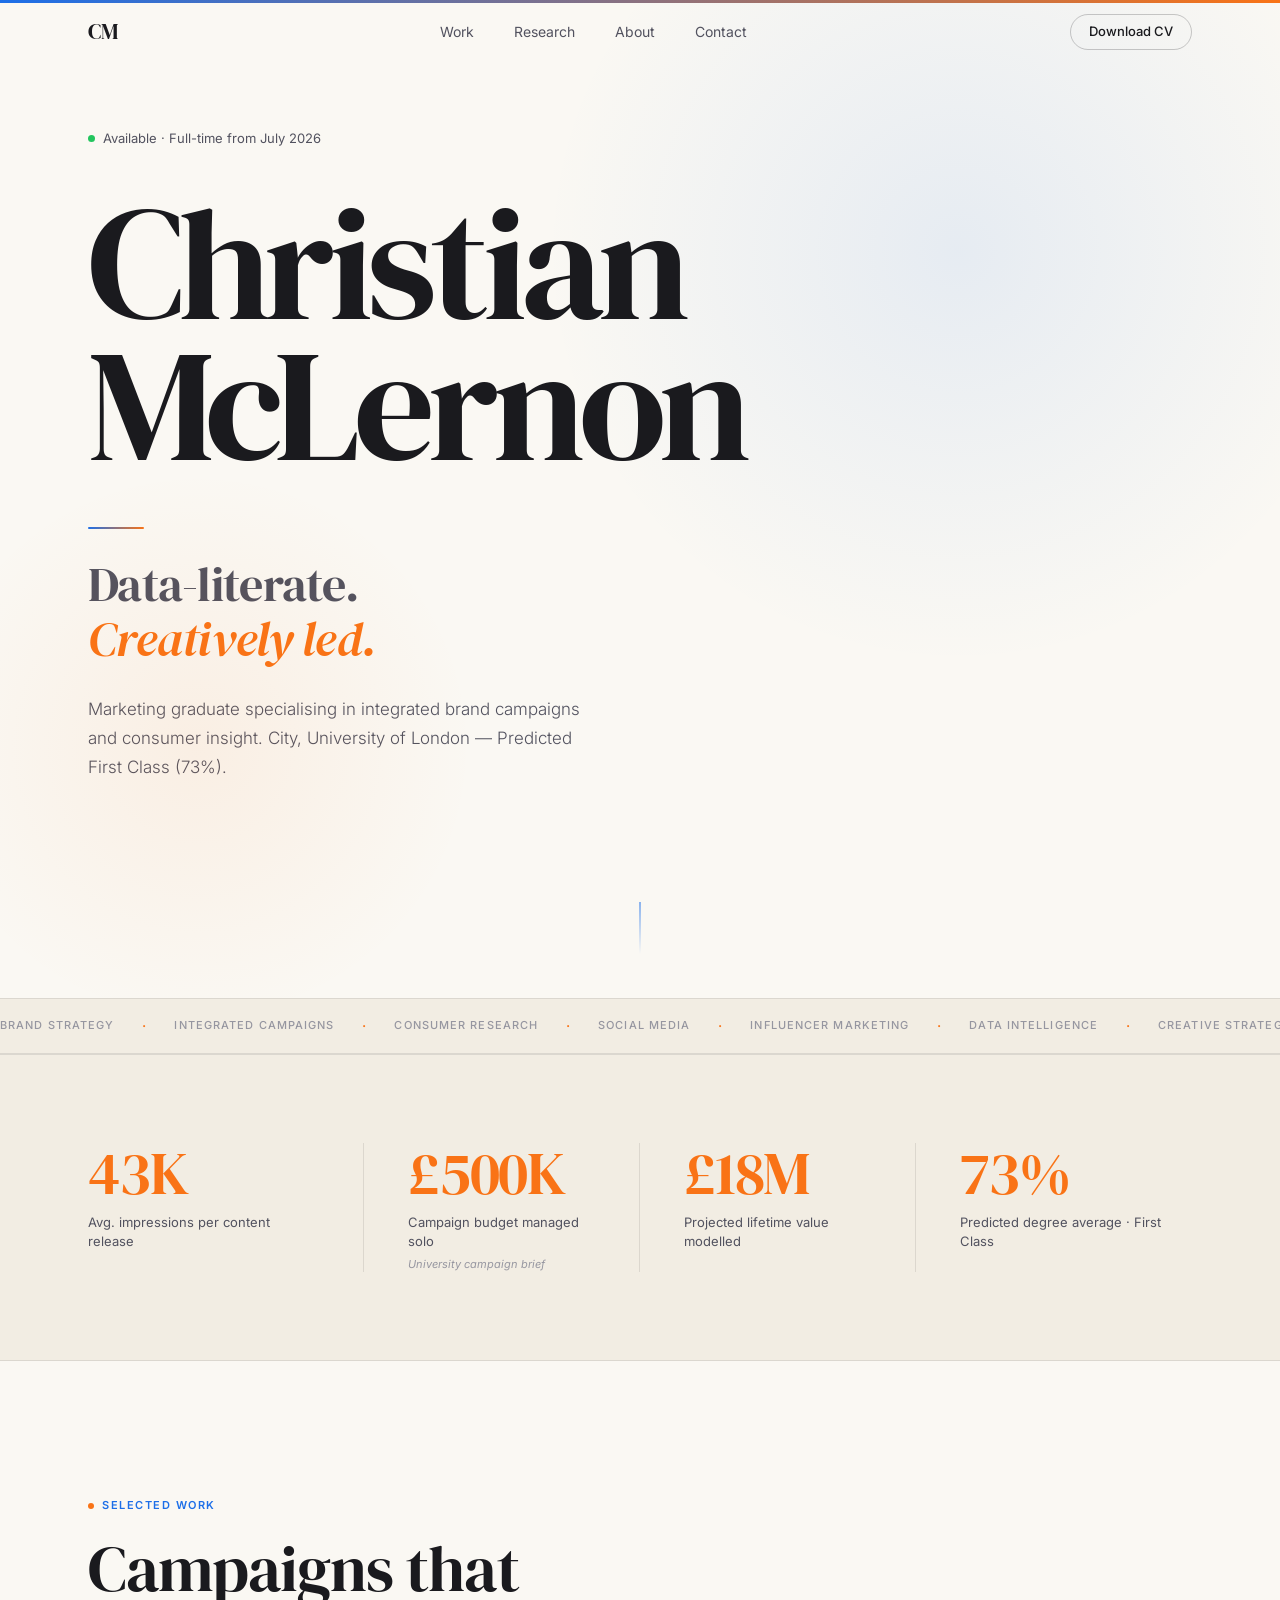
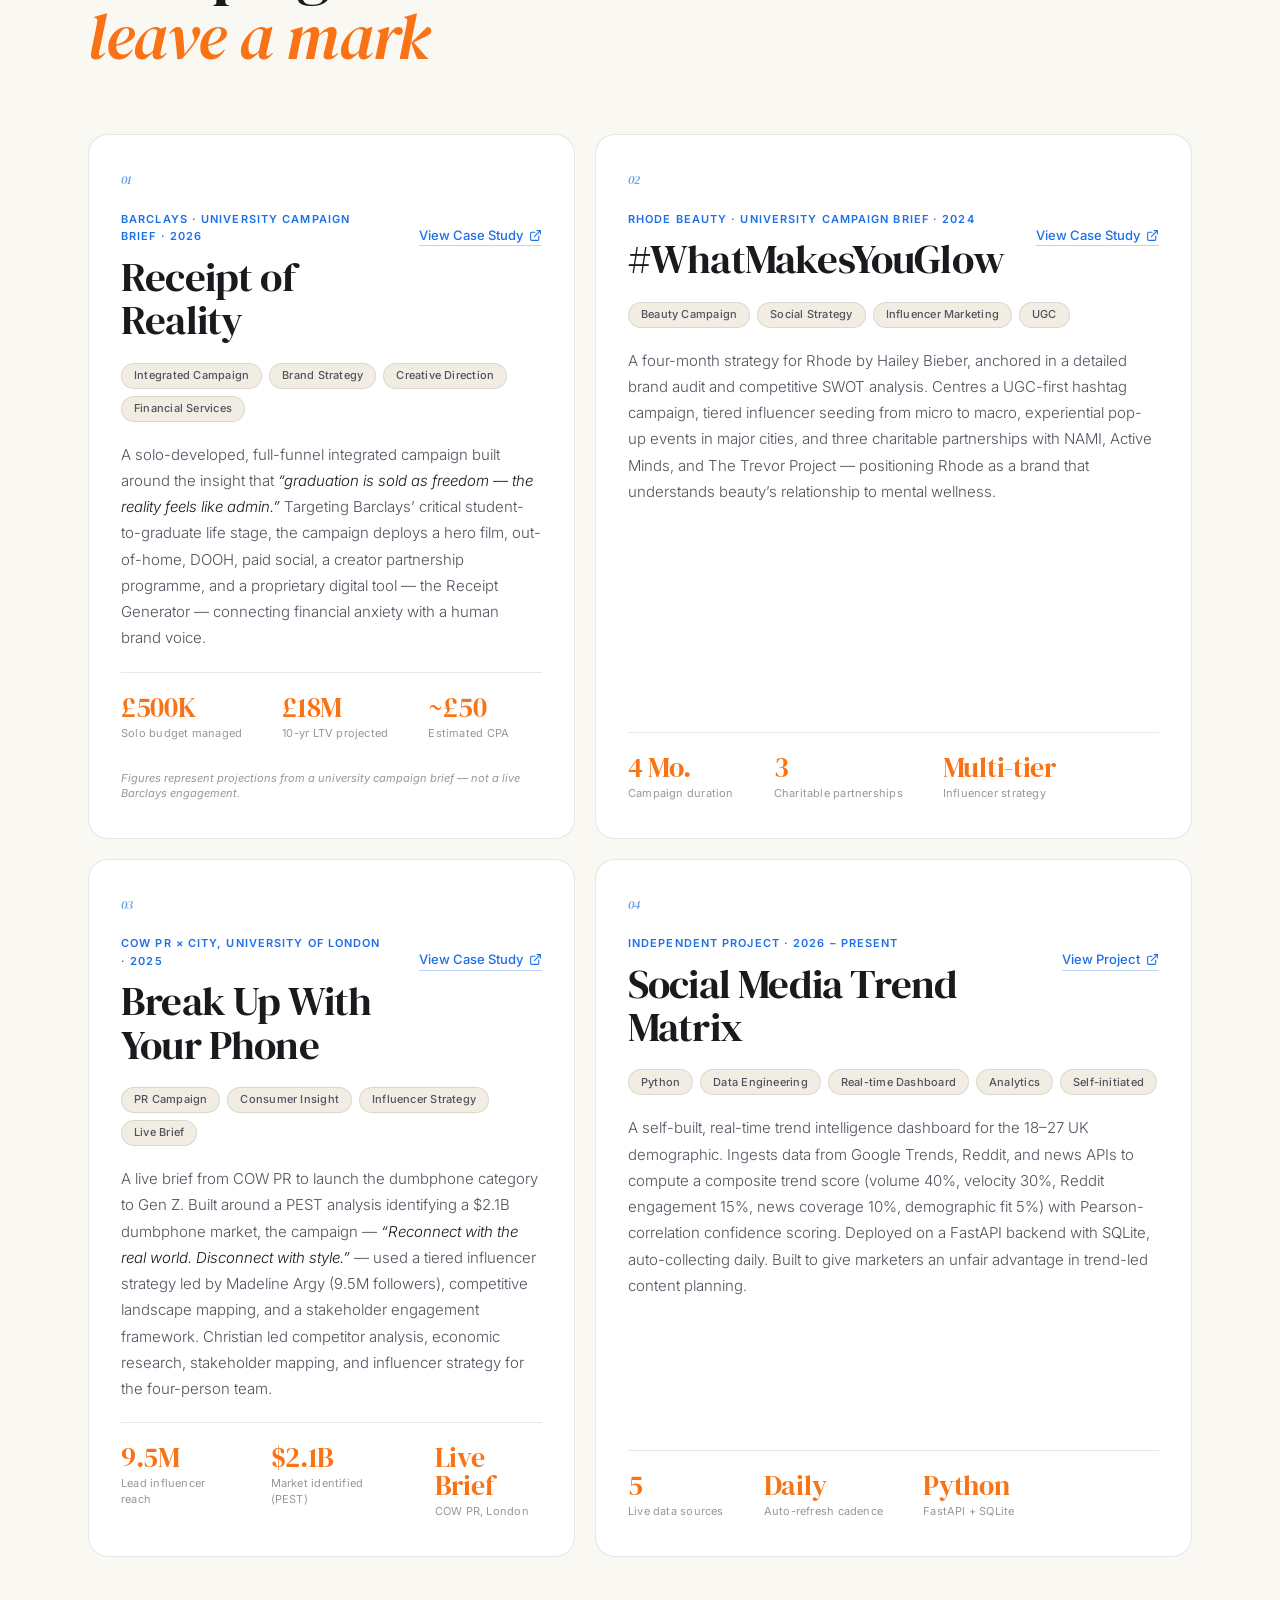
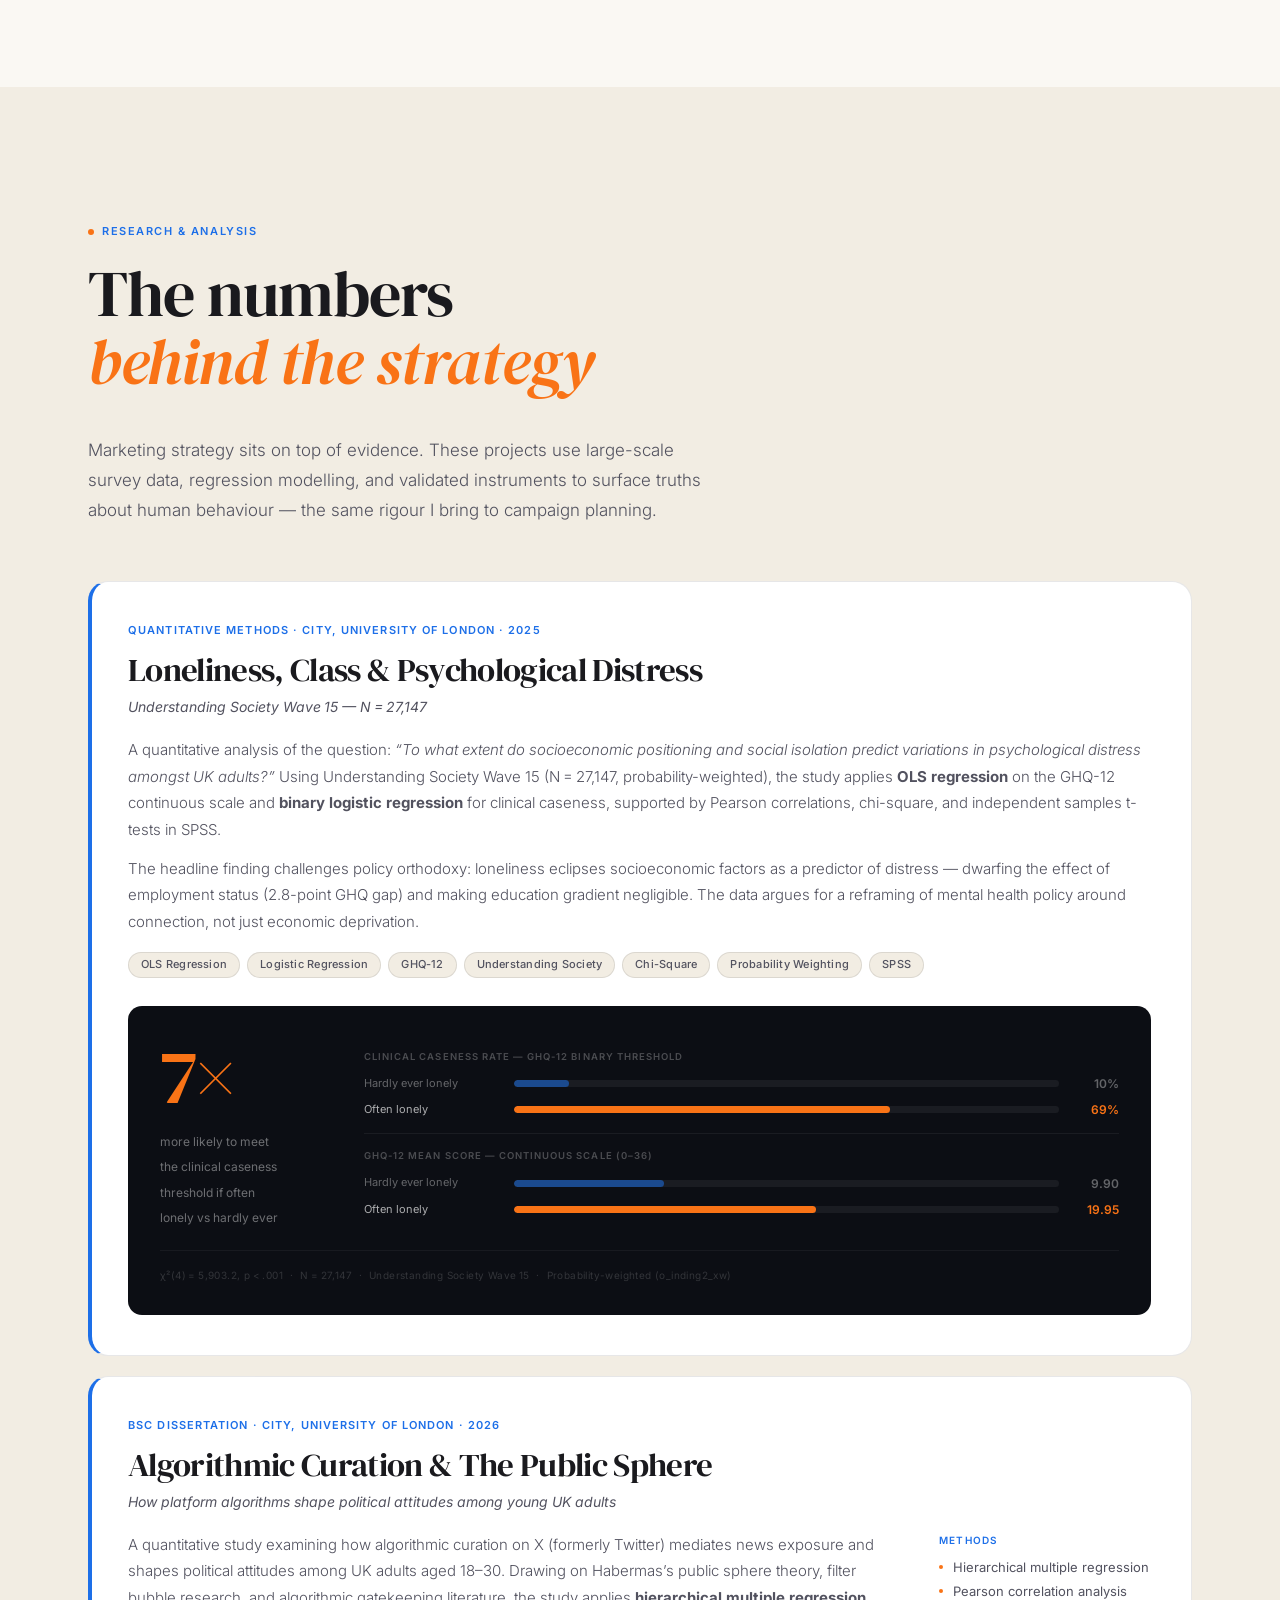
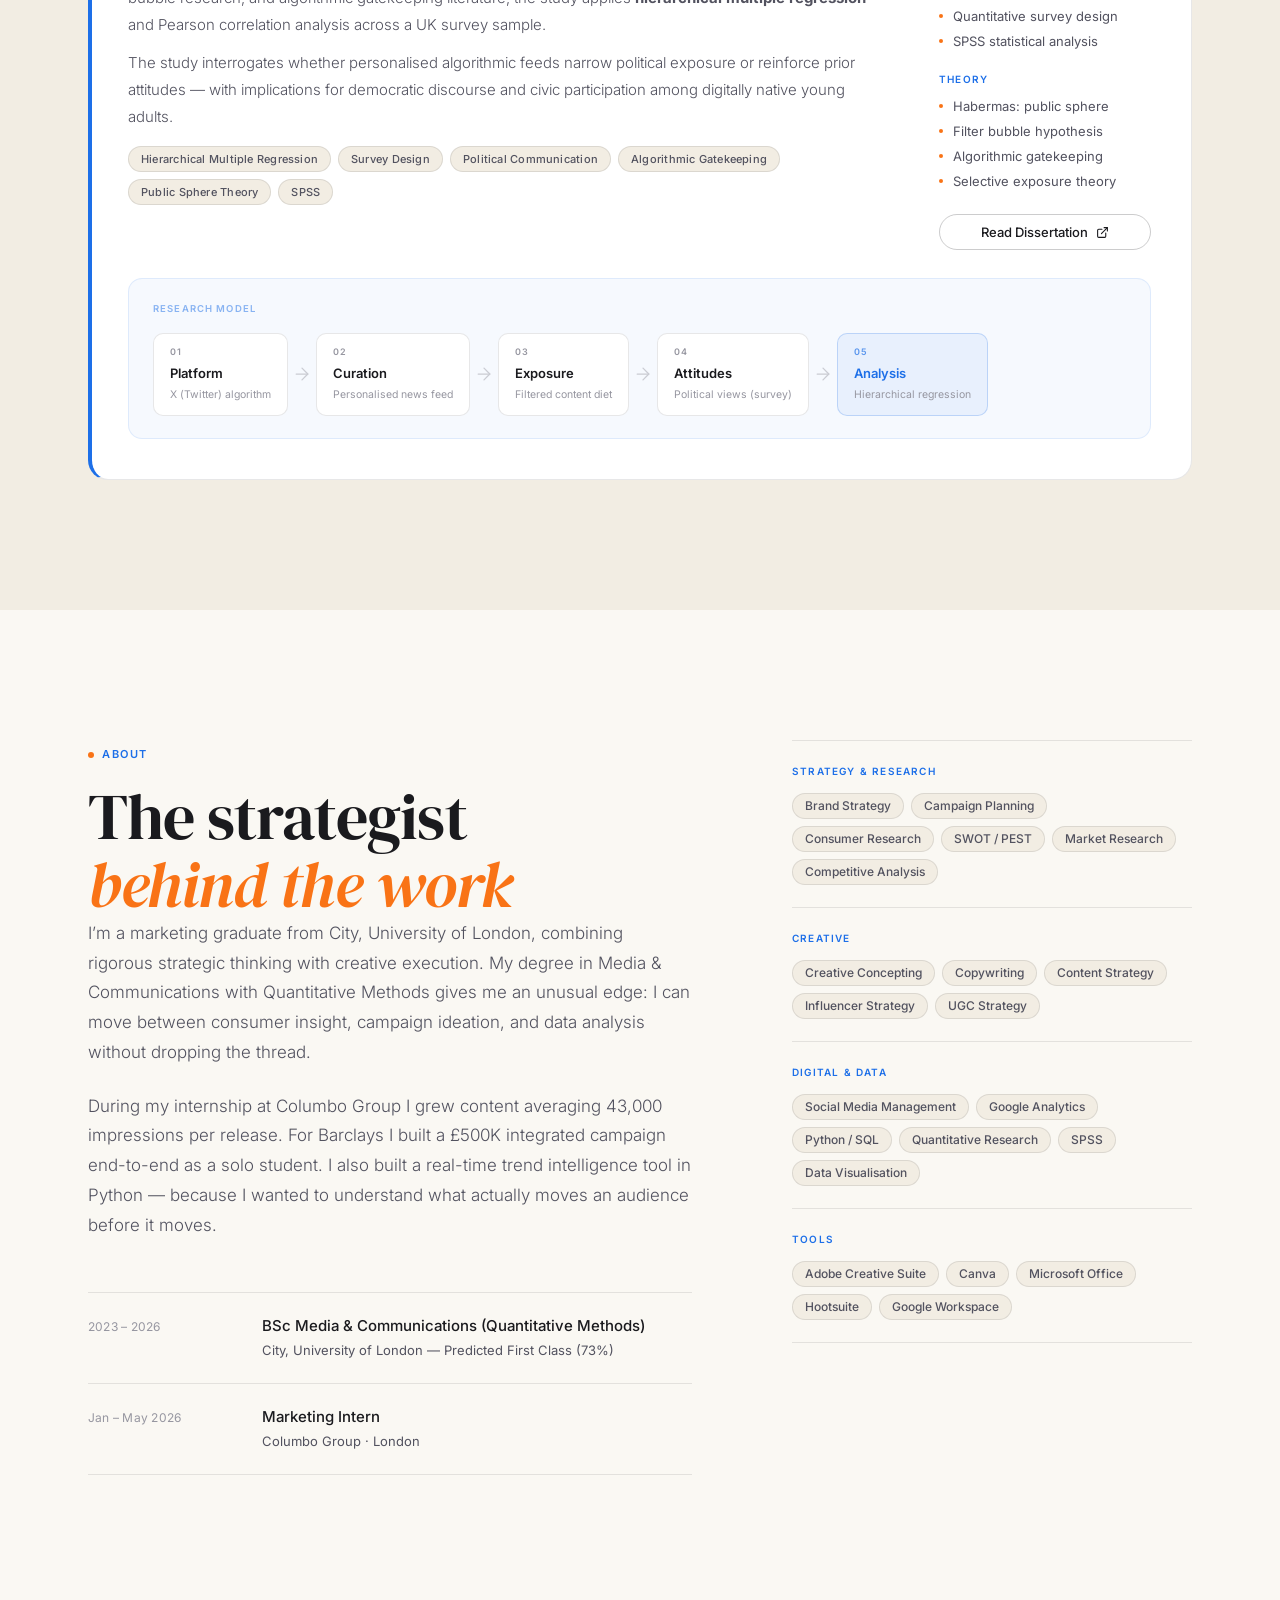
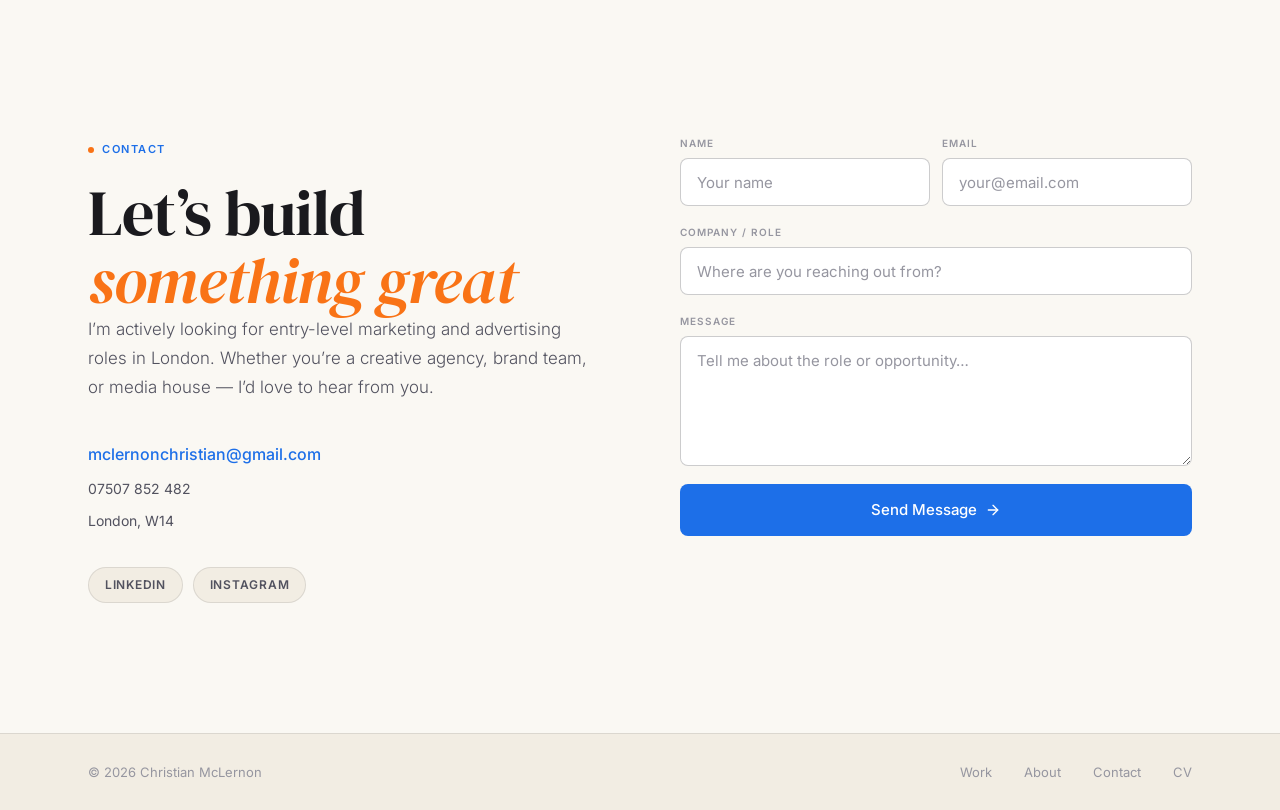
==== index.html @ 2c8db4eb "Add university brief preface below 500K stat in stats band Co-Authored-By: Claude Sonnet 4.6 <norepl" ====
<!DOCTYPE html>
<html lang="en">
<head>
  <meta charset="UTF-8" />
  <meta name="viewport" content="width=device-width, initial-scale=1.0" />
  <title>Christian McLernon — Marketing Graduate</title>
  <meta name="description" content="Marketing graduate specialising in brand strategy, integrated campaigns, and consumer insight. City, University of London — Predicted First Class. Available July 2026." />
  <meta property="og:title" content="Christian McLernon — Marketing Graduate" />
  <meta property="og:description" content="Data-literate. Creatively led. Marketing graduate from City, University of London." />
  <meta property="og:type" content="website" />
  <link rel="preconnect" href="https://fonts.googleapis.com" />
  <link rel="preconnect" href="https://fonts.gstatic.com" crossorigin />
  <link href="https://fonts.googleapis.com/css2?family=DM+Serif+Display:ital@0;1&family=Inter:wght@300;400;500;600&display=swap" rel="stylesheet" />
  <link rel="stylesheet" href="css/styles.css" />
</head>
<body>

  <!-- Navigation -->
  <nav class="nav" id="nav">
    <div class="nav-inner container">
      <a href="/" class="nav-logo">CM</a>
      <ul class="nav-links">
        <li><a href="#work" class="nav-link">Work</a></li>
        <li><a href="#research" class="nav-link">Research</a></li>
        <li><a href="#about" class="nav-link">About</a></li>
        <li><a href="#contact" class="nav-link">Contact</a></li>
      </ul>
      <a href="assets/Christian_McLernon_CV_Hybrid.pdf" target="_blank" rel="noopener" class="nav-cv btn btn-ghost btn-sm">Download CV</a>
      <button class="nav-menu-btn" id="menuBtn" aria-label="Toggle menu" aria-expanded="false">
        <span></span><span></span>
      </button>
    </div>
  </nav>

  <!-- Mobile Menu -->
  <div class="mobile-menu" id="mobileMenu" aria-hidden="true">
    <ul class="mobile-nav-links">
      <li><a href="#work" class="mobile-nav-link">Work</a></li>
      <li><a href="#research" class="mobile-nav-link">Research</a></li>
      <li><a href="#about" class="mobile-nav-link">About</a></li>
      <li><a href="#contact" class="mobile-nav-link">Contact</a></li>
      <li><a href="assets/Christian_McLernon_CV_Hybrid.pdf" target="_blank" rel="noopener" class="mobile-nav-link">CV</a></li>
    </ul>
  </div>

  <!-- Hero -->
  <section class="hero" id="hero">
    <div class="hero-inner container">

      <div class="hero-eyebrow reveal">
        <span class="status-dot"></span>
        Available &middot; Full-time from July 2026
      </div>

      <h1 class="hero-name reveal">
        Christian<br />McLernon
      </h1>

      <div class="hero-rule reveal"></div>

      <p class="hero-tagline reveal">
        Data-literate.<br /><em>Creatively led.</em>
      </p>

      <p class="hero-desc reveal">
        Marketing graduate specialising in integrated brand campaigns and consumer insight.
        City, University of London &mdash; Predicted First Class (73%).
      </p>

      <div class="hero-ctas reveal">
        <a href="#work" class="btn btn-primary">View My Work</a>
        <a href="assets/Christian_McLernon_CV_Hybrid.pdf" target="_blank" rel="noopener" class="btn btn-ghost">
          Download CV
          <svg width="14" height="14" viewBox="0 0 24 24" fill="none" stroke="currentColor" stroke-width="2" stroke-linecap="round" stroke-linejoin="round" aria-hidden="true"><path d="M21 15v4a2 2 0 0 1-2 2H5a2 2 0 0 1-2-2v-4"/><polyline points="7 10 12 15 17 10"/><line x1="12" y1="15" x2="12" y2="3"/></svg>
        </a>
      </div>

    </div>
    <div class="hero-scroll-indicator" aria-hidden="true">
      <div class="scroll-line"></div>
    </div>
  </section>

  <!-- Marquee -->
  <div class="marquee-wrapper" aria-hidden="true">
    <div class="marquee-track">
      <span>Brand Strategy</span><span class="sep">&middot;</span>
      <span>Integrated Campaigns</span><span class="sep">&middot;</span>
      <span>Consumer Research</span><span class="sep">&middot;</span>
      <span>Social Media</span><span class="sep">&middot;</span>
      <span>Influencer Marketing</span><span class="sep">&middot;</span>
      <span>Data Intelligence</span><span class="sep">&middot;</span>
      <span>Creative Strategy</span><span class="sep">&middot;</span>
      <span>Campaign Planning</span><span class="sep">&middot;</span>
      <span>Brand Positioning</span><span class="sep">&middot;</span>
      <span>Quantitative Analysis</span><span class="sep">&middot;</span>
      <span>Brand Strategy</span><span class="sep">&middot;</span>
      <span>Integrated Campaigns</span><span class="sep">&middot;</span>
      <span>Consumer Research</span><span class="sep">&middot;</span>
      <span>Social Media</span><span class="sep">&middot;</span>
      <span>Influencer Marketing</span><span class="sep">&middot;</span>
      <span>Data Intelligence</span><span class="sep">&middot;</span>
      <span>Creative Strategy</span><span class="sep">&middot;</span>
      <span>Campaign Planning</span><span class="sep">&middot;</span>
      <span>Brand Positioning</span><span class="sep">&middot;</span>
      <span>Quantitative Analysis</span><span class="sep">&middot;</span>
    </div>
  </div>

  <!-- Stats Band -->
  <div class="stats-band" id="stats">
    <div class="container">
      <div class="stats-grid">

        <div class="stat reveal">
          <div class="stat-number" data-count="43" data-suffix="K">43K</div>
          <div class="stat-label">Avg. impressions per content release</div>
        </div>

        <div class="stat reveal">
          <div class="stat-number" data-prefix="&pound;" data-count="500" data-suffix="K">&pound;500K</div>
          <div class="stat-label">Campaign budget managed solo</div>
          <div class="stat-preface">University campaign brief</div>
        </div>

        <div class="stat reveal">
          <div class="stat-number" data-prefix="&pound;" data-count="18" data-suffix="M">&pound;18M</div>
          <div class="stat-label">Projected lifetime value modelled</div>
        </div>

        <div class="stat reveal">
          <div class="stat-number" data-count="73" data-suffix="%">73%</div>
          <div class="stat-label">Predicted degree average &middot; First Class</div>
        </div>

      </div>
    </div>
  </div>

  <!-- Work -->
  <section class="work section" id="work">
    <div class="container">

      <div class="section-header">
        <span class="section-label reveal">Selected Work</span>
        <h2 class="section-title reveal">Campaigns that<br /><em>leave a mark</em></h2>
      </div>

      <div class="work-list">

        <!-- 01 — Receipt of Reality -->
        <article class="project reveal">
          <div class="project-num">01</div>
          <div class="project-body">
            <div class="project-header">
              <div>
                <div class="project-client">Barclays &middot; University Campaign Brief &middot; 2026</div>
                <h3 class="project-title">Receipt of Reality</h3>
              </div>
              <a href="work/receipt-of-reality.html" class="project-cta">
                View Case Study
                <svg width="13" height="13" viewBox="0 0 24 24" fill="none" stroke="currentColor" stroke-width="2" stroke-linecap="round" stroke-linejoin="round" aria-hidden="true"><path d="M18 13v6a2 2 0 0 1-2 2H5a2 2 0 0 1-2-2V8a2 2 0 0 1 2-2h6"/><polyline points="15 3 21 3 21 9"/><line x1="10" y1="14" x2="21" y2="3"/></svg>
              </a>
            </div>
            <div class="project-tags">
              <span class="tag">Integrated Campaign</span>
              <span class="tag">Brand Strategy</span>
              <span class="tag">Creative Direction</span>
              <span class="tag">Financial Services</span>
            </div>
            <p class="project-desc">
              A solo-developed, full-funnel integrated campaign built around the insight that
              <em>&ldquo;graduation is sold as freedom &mdash; the reality feels like admin.&rdquo;</em>
              Targeting Barclays&rsquo; critical student-to-graduate life stage, the campaign deploys a hero film,
              out-of-home, DOOH, paid social, a creator partnership programme, and a proprietary
              digital tool &mdash; the Receipt Generator &mdash; connecting financial anxiety with a human brand voice.
            </p>
            <div class="project-metrics">
              <div class="metric">
                <span class="metric-value">&pound;500K</span>
                <span class="metric-label">Solo budget managed</span>
              </div>
              <div class="metric">
                <span class="metric-value">&pound;18M</span>
                <span class="metric-label">10-yr LTV projected</span>
              </div>
              <div class="metric">
                <span class="metric-value">~&pound;50</span>
                <span class="metric-label">Estimated CPA</span>
              </div>
            </div>
            <p class="project-metrics-preface">Figures represent projections from a university campaign brief &mdash; not a live Barclays engagement.</p>
          </div>
        </article>

        <!-- 02 — #WhatMakesYouGlow -->
        <article class="project reveal">
          <div class="project-num">02</div>
          <div class="project-body">
            <div class="project-header">
              <div>
                <div class="project-client">Rhode Beauty &middot; University Campaign Brief &middot; 2024</div>
                <h3 class="project-title">#WhatMakesYouGlow</h3>
              </div>
              <a href="work/what-makes-you-glow.html" class="project-cta">
                View Case Study
                <svg width="13" height="13" viewBox="0 0 24 24" fill="none" stroke="currentColor" stroke-width="2" stroke-linecap="round" stroke-linejoin="round" aria-hidden="true"><path d="M18 13v6a2 2 0 0 1-2 2H5a2 2 0 0 1-2-2V8a2 2 0 0 1 2-2h6"/><polyline points="15 3 21 3 21 9"/><line x1="10" y1="14" x2="21" y2="3"/></svg>
              </a>
            </div>
            <div class="project-tags">
              <span class="tag">Beauty Campaign</span>
              <span class="tag">Social Strategy</span>
              <span class="tag">Influencer Marketing</span>
              <span class="tag">UGC</span>
            </div>
            <p class="project-desc">
              A four-month strategy for Rhode by Hailey Bieber, anchored in a detailed brand audit and competitive
              SWOT analysis. Centres a UGC-first hashtag campaign, tiered influencer seeding from micro to macro,
              experiential pop-up events in major cities, and three charitable partnerships with NAMI, Active Minds,
              and The Trevor Project &mdash; positioning Rhode as a brand that understands beauty&rsquo;s relationship to mental wellness.
            </p>
            <div class="project-metrics">
              <div class="metric">
                <span class="metric-value">4 Mo.</span>
                <span class="metric-label">Campaign duration</span>
              </div>
              <div class="metric">
                <span class="metric-value">3</span>
                <span class="metric-label">Charitable partnerships</span>
              </div>
              <div class="metric">
                <span class="metric-value">Multi-tier</span>
                <span class="metric-label">Influencer strategy</span>
              </div>
            </div>
          </div>
        </article>

        <!-- 03 — Break Up With Your Phone -->
        <article class="project reveal">
          <div class="project-num">03</div>
          <div class="project-body">
            <div class="project-header">
              <div>
                <div class="project-client">COW PR &times; City, University of London &middot; 2025</div>
                <h3 class="project-title">Break Up With Your Phone</h3>
              </div>
              <a href="work/break-up-with-your-phone.html" class="project-cta">
                View Case Study
                <svg width="13" height="13" viewBox="0 0 24 24" fill="none" stroke="currentColor" stroke-width="2" stroke-linecap="round" stroke-linejoin="round" aria-hidden="true"><path d="M18 13v6a2 2 0 0 1-2 2H5a2 2 0 0 1-2-2V8a2 2 0 0 1 2-2h6"/><polyline points="15 3 21 3 21 9"/><line x1="10" y1="14" x2="21" y2="3"/></svg>
              </a>
            </div>
            <div class="project-tags">
              <span class="tag">PR Campaign</span>
              <span class="tag">Consumer Insight</span>
              <span class="tag">Influencer Strategy</span>
              <span class="tag">Live Brief</span>
            </div>
            <p class="project-desc">
              A live brief from COW PR to launch the dumbphone category to Gen Z.
              Built around a PEST analysis identifying a $2.1B dumbphone market, the campaign &mdash;
              <em>&ldquo;Reconnect with the real world. Disconnect with style.&rdquo;</em> &mdash; used a tiered influencer
              strategy led by Madeline Argy (9.5M followers), competitive landscape mapping, and a
              stakeholder engagement framework. Christian led competitor analysis, economic research,
              stakeholder mapping, and influencer strategy for the four-person team.
            </p>
            <div class="project-metrics">
              <div class="metric">
                <span class="metric-value">9.5M</span>
                <span class="metric-label">Lead influencer reach</span>
              </div>
              <div class="metric">
                <span class="metric-value">$2.1B</span>
                <span class="metric-label">Market identified (PEST)</span>
              </div>
              <div class="metric">
                <span class="metric-value">Live Brief</span>
                <span class="metric-label">COW PR, London</span>
              </div>
            </div>
          </div>
        </article>

        <!-- 04 — Trend Matrix -->
        <article class="project reveal">
          <div class="project-num">04</div>
          <div class="project-body">
            <div class="project-header">
              <div>
                <div class="project-client">Independent Project &middot; 2026 &ndash; Present</div>
                <h3 class="project-title">Social Media Trend Matrix</h3>
              </div>
              <a href="work/trend-matrix.html" class="project-cta">
                View Project
                <svg width="13" height="13" viewBox="0 0 24 24" fill="none" stroke="currentColor" stroke-width="2" stroke-linecap="round" stroke-linejoin="round" aria-hidden="true"><path d="M18 13v6a2 2 0 0 1-2 2H5a2 2 0 0 1-2-2V8a2 2 0 0 1 2-2h6"/><polyline points="15 3 21 3 21 9"/><line x1="10" y1="14" x2="21" y2="3"/></svg>
              </a>
            </div>
            <div class="project-tags">
              <span class="tag">Python</span>
              <span class="tag">Data Engineering</span>
              <span class="tag">Real-time Dashboard</span>
              <span class="tag">Analytics</span>
              <span class="tag">Self-initiated</span>
            </div>
            <p class="project-desc">
              A self-built, real-time trend intelligence dashboard for the 18&ndash;27 UK demographic.
              Ingests data from Google Trends, Reddit, and news APIs to compute a composite trend score
              (volume 40%, velocity 30%, Reddit engagement 15%, news coverage 10%, demographic fit 5%)
              with Pearson-correlation confidence scoring. Deployed on a FastAPI backend with SQLite,
              auto-collecting daily. Built to give marketers an unfair advantage in trend-led content planning.
            </p>
            <div class="project-metrics">
              <div class="metric">
                <span class="metric-value">5</span>
                <span class="metric-label">Live data sources</span>
              </div>
              <div class="metric">
                <span class="metric-value">Daily</span>
                <span class="metric-label">Auto-refresh cadence</span>
              </div>
              <div class="metric">
                <span class="metric-value">Python</span>
                <span class="metric-label">FastAPI + SQLite</span>
              </div>
            </div>
          </div>
        </article>

      </div>
    </div>
  </section>

  <!-- Research & Analysis -->
  <section class="research section" id="research">
    <div class="container">

      <div class="section-header">
        <span class="section-label reveal">Research &amp; Analysis</span>
        <h2 class="section-title reveal">The numbers<br /><em>behind the strategy</em></h2>
      </div>

      <p class="research-intro reveal">
        Marketing strategy sits on top of evidence. These projects use large-scale survey data,
        regression modelling, and validated instruments to surface truths about human behaviour
        &mdash; the same rigour I bring to campaign planning.
      </p>

      <div class="research-list">

        <!-- SG3093 — leads because the data viz is most striking -->
        <article class="research-card reveal">
          <div class="research-card-type">Quantitative Methods &middot; City, University of London &middot; 2025</div>
          <h3 class="research-card-title">Loneliness, Class &amp; Psychological Distress</h3>
          <p class="research-card-sub">Understanding Society Wave&thinsp;15 &mdash; N&thinsp;=&thinsp;27,147</p>

          <p class="research-card-desc" style="margin-top: 20px;">
            A quantitative analysis of the question: <em>&ldquo;To what extent do socioeconomic positioning and social
            isolation predict variations in psychological distress amongst UK adults?&rdquo;</em>
            Using Understanding Society Wave&nbsp;15 (N&thinsp;=&thinsp;27,147, probability-weighted), the study applies
            <strong>OLS regression</strong> on the GHQ-12 continuous scale and <strong>binary logistic regression</strong>
            for clinical caseness, supported by Pearson correlations, chi-square, and independent samples t-tests in SPSS.
          </p>
          <p class="research-card-desc" style="margin-top: 12px;">
            The headline finding challenges policy orthodoxy: loneliness eclipses socioeconomic factors as a predictor
            of distress &mdash; dwarfing the effect of employment status (2.8-point GHQ gap) and making education
            gradient negligible. The data argues for a reframing of mental health policy around connection, not just
            economic deprivation.
          </p>

          <div class="project-tags" style="margin-top: 16px; margin-bottom: 28px;">
            <span class="tag">OLS Regression</span>
            <span class="tag">Logistic Regression</span>
            <span class="tag">GHQ-12</span>
            <span class="tag">Understanding Society</span>
            <span class="tag">Chi-Square</span>
            <span class="tag">Probability Weighting</span>
            <span class="tag">SPSS</span>
          </div>

          <!-- Animated data panel -->
          <div class="rc-data" data-bar-panel>
            <div class="rc-data-inner">
              <div class="rc-hero">
                <span class="rc-hero-num">7&times;</span>
                <span class="rc-hero-caption">more likely to meet<br />the clinical caseness<br />threshold if often<br />lonely vs hardly ever</span>
              </div>
              <div class="rc-charts">
                <div class="rc-chart-group">
                  <div class="rc-chart-title">Clinical caseness rate &mdash; GHQ-12 binary threshold</div>
                  <div class="rc-bar-row">
                    <span class="rc-bar-label">Hardly ever lonely</span>
                    <div class="rc-bar-track"><div class="rbar-fill rbar-fill--lo" data-w="10%"></div></div>
                    <span class="rc-bar-val">10%</span>
                  </div>
                  <div class="rc-bar-row">
                    <span class="rc-bar-label rc-bar-label--hi">Often lonely</span>
                    <div class="rc-bar-track"><div class="rbar-fill rbar-fill--hi" data-w="69%"></div></div>
                    <span class="rc-bar-val rc-bar-val--hi">69%</span>
                  </div>
                </div>
                <div class="rc-chart-sep"></div>
                <div class="rc-chart-group">
                  <div class="rc-chart-title">GHQ-12 mean score &mdash; continuous scale (0&ndash;36)</div>
                  <div class="rc-bar-row">
                    <span class="rc-bar-label">Hardly ever lonely</span>
                    <div class="rc-bar-track"><div class="rbar-fill rbar-fill--lo" data-w="27.5%"></div></div>
                    <span class="rc-bar-val">9.90</span>
                  </div>
                  <div class="rc-bar-row">
                    <span class="rc-bar-label rc-bar-label--hi">Often lonely</span>
                    <div class="rc-bar-track"><div class="rbar-fill rbar-fill--hi" data-w="55.4%"></div></div>
                    <span class="rc-bar-val rc-bar-val--hi">19.95</span>
                  </div>
                </div>
              </div>
            </div>
            <div class="rc-data-note">&chi;&sup2;(4)&thinsp;=&thinsp;5,903.2, p&thinsp;&lt;&thinsp;.001 &nbsp;&middot;&nbsp; N&thinsp;=&thinsp;27,147 &nbsp;&middot;&nbsp; Understanding Society Wave&thinsp;15 &nbsp;&middot;&nbsp; Probability-weighted (o_inding2_xw)</div>
          </div>
        </article>

        <!-- Dissertation -->
        <article class="research-card reveal">
          <div class="research-card-type">BSc Dissertation &middot; City, University of London &middot; 2026</div>
          <h3 class="research-card-title">Algorithmic Curation &amp; The Public Sphere</h3>
          <p class="research-card-sub">How platform algorithms shape political attitudes among young UK adults</p>

          <div class="rc-body-grid" style="margin-top: 20px;">
            <div class="rc-body-text">
              <p class="research-card-desc">
                A quantitative study examining how algorithmic curation on X (formerly Twitter) mediates
                news exposure and shapes political attitudes among UK adults aged 18&ndash;30. Drawing on
                Habermas&rsquo;s public sphere theory, filter bubble research, and algorithmic gatekeeping
                literature, the study applies <strong>hierarchical multiple regression</strong> and
                Pearson correlation analysis across a UK survey sample.
              </p>
              <p class="research-card-desc" style="margin-top: 12px;">
                The study interrogates whether personalised algorithmic feeds narrow political exposure
                or reinforce prior attitudes &mdash; with implications for democratic discourse and
                civic participation among digitally native young adults.
              </p>
              <div class="project-tags" style="margin-top: 16px;">
                <span class="tag">Hierarchical Multiple Regression</span>
                <span class="tag">Survey Design</span>
                <span class="tag">Political Communication</span>
                <span class="tag">Algorithmic Gatekeeping</span>
                <span class="tag">Public Sphere Theory</span>
                <span class="tag">SPSS</span>
              </div>
            </div>
            <div class="rc-body-side">
              <div class="rc-method-block">
                <div class="rc-method-heading">Methods</div>
                <ul class="rc-method-list">
                  <li>Hierarchical multiple regression</li>
                  <li>Pearson correlation analysis</li>
                  <li>Quantitative survey design</li>
                  <li>SPSS statistical analysis</li>
                </ul>
              </div>
              <div class="rc-method-block">
                <div class="rc-method-heading">Theory</div>
                <ul class="rc-method-list">
                  <li>Habermas: public sphere</li>
                  <li>Filter bubble hypothesis</li>
                  <li>Algorithmic gatekeeping</li>
                  <li>Selective exposure theory</li>
                </ul>
              </div>
              <a href="assets/Algorithmic_Curation_Dissertation.pdf" target="_blank" rel="noopener" class="btn btn-ghost btn-sm" style="width: 100%; justify-content: center; margin-top: 4px;">
                Read Dissertation
                <svg width="13" height="13" viewBox="0 0 24 24" fill="none" stroke="currentColor" stroke-width="2" stroke-linecap="round" stroke-linejoin="round" aria-hidden="true"><path d="M18 13v6a2 2 0 0 1-2 2H5a2 2 0 0 1-2-2V8a2 2 0 0 1 2-2h6"/><polyline points="15 3 21 3 21 9"/><line x1="10" y1="14" x2="21" y2="3"/></svg>
              </a>
            </div>
          </div>

          <!-- Research model flow diagram -->
          <div class="rc-flow">
            <div class="rc-flow-label">Research Model</div>
            <div class="rc-flow-steps">
              <div class="rc-flow-step">
                <div class="rc-flow-step-num">01</div>
                <div class="rc-flow-step-title">Platform</div>
                <div class="rc-flow-step-sub">X (Twitter) algorithm</div>
              </div>
              <svg class="rc-flow-arr" width="20" height="20" viewBox="0 0 24 24" fill="none" stroke="currentColor" stroke-width="1.5" stroke-linecap="round" stroke-linejoin="round" aria-hidden="true"><line x1="5" y1="12" x2="19" y2="12"/><polyline points="12 5 19 12 12 19"/></svg>
              <div class="rc-flow-step">
                <div class="rc-flow-step-num">02</div>
                <div class="rc-flow-step-title">Curation</div>
                <div class="rc-flow-step-sub">Personalised news feed</div>
              </div>
              <svg class="rc-flow-arr" width="20" height="20" viewBox="0 0 24 24" fill="none" stroke="currentColor" stroke-width="1.5" stroke-linecap="round" stroke-linejoin="round" aria-hidden="true"><line x1="5" y1="12" x2="19" y2="12"/><polyline points="12 5 19 12 12 19"/></svg>
              <div class="rc-flow-step">
                <div class="rc-flow-step-num">03</div>
                <div class="rc-flow-step-title">Exposure</div>
                <div class="rc-flow-step-sub">Filtered content diet</div>
              </div>
              <svg class="rc-flow-arr" width="20" height="20" viewBox="0 0 24 24" fill="none" stroke="currentColor" stroke-width="1.5" stroke-linecap="round" stroke-linejoin="round" aria-hidden="true"><line x1="5" y1="12" x2="19" y2="12"/><polyline points="12 5 19 12 12 19"/></svg>
              <div class="rc-flow-step">
                <div class="rc-flow-step-num">04</div>
                <div class="rc-flow-step-title">Attitudes</div>
                <div class="rc-flow-step-sub">Political views (survey)</div>
              </div>
              <svg class="rc-flow-arr" width="20" height="20" viewBox="0 0 24 24" fill="none" stroke="currentColor" stroke-width="1.5" stroke-linecap="round" stroke-linejoin="round" aria-hidden="true"><line x1="5" y1="12" x2="19" y2="12"/><polyline points="12 5 19 12 12 19"/></svg>
              <div class="rc-flow-step rc-flow-step--method">
                <div class="rc-flow-step-num">05</div>
                <div class="rc-flow-step-title">Analysis</div>
                <div class="rc-flow-step-sub">Hierarchical regression</div>
              </div>
            </div>
          </div>
        </article>

      </div>
    </div>
  </section>

  <!-- About -->
  <section class="about section" id="about">
    <div class="container">
      <div class="about-grid">

        <div class="about-left">
          <span class="section-label reveal">About</span>
          <h2 class="section-title reveal">The strategist<br /><em>behind the work</em></h2>

          <p class="about-text reveal">
            I&rsquo;m a marketing graduate from City, University of London, combining rigorous strategic thinking
            with creative execution. My degree in Media &amp; Communications with Quantitative Methods gives me
            an unusual edge: I can move between consumer insight, campaign ideation, and data analysis without
            dropping the thread.
          </p>
          <p class="about-text reveal">
            During my internship at Columbo Group I grew content averaging 43,000 impressions per release. For Barclays I built
            a &pound;500K integrated campaign end-to-end as a solo student. I also built a real-time trend
            intelligence tool in Python &mdash; because I wanted to understand what actually moves an audience
            before it moves.
          </p>

          <div class="timeline reveal">
            <div class="timeline-item">
              <div class="timeline-date">2023 &ndash; 2026</div>
              <div class="timeline-content">
                <div class="timeline-title">BSc Media &amp; Communications (Quantitative Methods)</div>
                <div class="timeline-org">City, University of London &mdash; Predicted First Class (73%)</div>
              </div>
            </div>
            <div class="timeline-item">
              <div class="timeline-date">Jan &ndash; May 2026</div>
              <div class="timeline-content">
                <div class="timeline-title">Marketing Intern</div>
                <div class="timeline-org">Columbo Group &middot; London</div>
              </div>
            </div>
          </div>
        </div>

        <div class="about-right reveal">
          <div class="skills-block">
            <div class="skills-section">
              <h3 class="skills-heading">Strategy &amp; Research</h3>
              <div class="skills-list">
                <span>Brand Strategy</span>
                <span>Campaign Planning</span>
                <span>Consumer Research</span>
                <span>SWOT / PEST</span>
                <span>Market Research</span>
                <span>Competitive Analysis</span>
              </div>
            </div>
            <div class="skills-section">
              <h3 class="skills-heading">Creative</h3>
              <div class="skills-list">
                <span>Creative Concepting</span>
                <span>Copywriting</span>
                <span>Content Strategy</span>
                <span>Influencer Strategy</span>
                <span>UGC Strategy</span>
              </div>
            </div>
            <div class="skills-section">
              <h3 class="skills-heading">Digital &amp; Data</h3>
              <div class="skills-list">
                <span>Social Media Management</span>
                <span>Google Analytics</span>
                <span>Python / SQL</span>
                <span>Quantitative Research</span>
                <span>SPSS</span>
                <span>Data Visualisation</span>
              </div>
            </div>
            <div class="skills-section">
              <h3 class="skills-heading">Tools</h3>
              <div class="skills-list">
                <span>Adobe Creative Suite</span>
                <span>Canva</span>
                <span>Microsoft Office</span>
                <span>Hootsuite</span>
                <span>Google Workspace</span>
              </div>
            </div>
          </div>
        </div>

      </div>
    </div>
  </section>

  <!-- Contact -->
  <section class="contact section" id="contact">
    <div class="container">
      <div class="contact-grid">

        <div class="contact-left">
          <span class="section-label reveal">Contact</span>
          <h2 class="section-title reveal">Let&rsquo;s build<br /><em>something great</em></h2>
          <p class="contact-text reveal">
            I&rsquo;m actively looking for entry-level marketing and advertising roles in London.
            Whether you&rsquo;re a creative agency, brand team, or media house &mdash; I&rsquo;d love to hear from you.
          </p>
          <div class="contact-details reveal">
            <a href="mailto:mclernonchristian@gmail.com" class="contact-email">mclernonchristian@gmail.com</a>
            <a href="tel:+447507852482" class="contact-phone">07507 852 482</a>
            <span class="contact-location">London, W14</span>
            <div class="contact-socials">
              <a href="#" class="social-link">LinkedIn</a>
              <a href="https://www.instagram.com/christian_mclernon_/" target="_blank" rel="noopener" class="social-link">Instagram</a>
            </div>
          </div>
        </div>

        <form
          class="contact-form reveal"
          id="contactForm"
          action="https://formspree.io/f/mkoalrez"
          method="POST"
          novalidate
        >
          <div class="form-row">
            <div class="form-group">
              <label class="form-label" for="name">Name</label>
              <input type="text" id="name" name="name" class="form-input" placeholder="Your name" required autocomplete="name" />
            </div>
            <div class="form-group">
              <label class="form-label" for="email">Email</label>
              <input type="email" id="email" name="email" class="form-input" placeholder="your@email.com" required autocomplete="email" />
            </div>
          </div>
          <div class="form-group">
            <label class="form-label" for="company">Company / Role</label>
            <input type="text" id="company" name="company" class="form-input" placeholder="Where are you reaching out from?" autocomplete="organization" />
          </div>
          <div class="form-group">
            <label class="form-label" for="message">Message</label>
            <textarea id="message" name="message" class="form-input form-textarea" placeholder="Tell me about the role or opportunity&hellip;" rows="5" required></textarea>
          </div>
          <button type="submit" class="btn btn-primary btn-submit">
            <span class="btn-label">Send Message</span>
            <svg class="btn-icon" width="16" height="16" viewBox="0 0 24 24" fill="none" stroke="currentColor" stroke-width="2" stroke-linecap="round" stroke-linejoin="round" aria-hidden="true"><line x1="5" y1="12" x2="19" y2="12"/><polyline points="12 5 19 12 12 19"/></svg>
          </button>
          <p class="form-status" id="formStatus" aria-live="polite"></p>
        </form>

      </div>
    </div>
  </section>

  <!-- Footer -->
  <footer class="footer">
    <div class="container footer-inner">
      <p class="footer-copy">&copy; <span id="year"></span> Christian McLernon</p>
      <nav class="footer-nav" aria-label="Footer navigation">
        <a href="#work" class="footer-link">Work</a>
        <a href="#about" class="footer-link">About</a>
        <a href="#contact" class="footer-link">Contact</a>
        <a href="assets/Christian_McLernon_CV_Hybrid.pdf" target="_blank" rel="noopener" class="footer-link">CV</a>
      </nav>
    </div>
  </footer>

  <script src="js/main.js"></script>
</body>
</html>
---- css/styles.css ----
/* ─── Reset ──────────────────────────────────────────────────────────────── */
*, *::before, *::after { box-sizing: border-box; margin: 0; padding: 0; }
img, video { display: block; max-width: 100%; }
a { color: inherit; text-decoration: none; }
ul, ol { list-style: none; }
button { cursor: pointer; font: inherit; }

/* ─── Tokens ─────────────────────────────────────────────────────────────── */
:root {
  --bg:           #FAF8F3;
  --bg-raised:    #F2EDE3;
  --bg-overlay:   #EDE7DB;
  --fg:           #1A1A1E;
  --fg-2:         #52525F;
  --fg-3:         #9696A0;
  --accent:       #1D6FE8;
  --accent-light: #5B9EFF;
  --accent-warm:  #F97316;
  --accent-warm-l:#FDBA74;
  --border:       rgba(26, 26, 30, 0.1);
  --border-h:     rgba(26, 26, 30, 0.22);

  --font-sans: 'Inter', -apple-system, BlinkMacSystemFont, 'Segoe UI', sans-serif;
  --font-disp: 'DM Serif Display', Georgia, 'Times New Roman', serif;

  --ease-out:    cubic-bezier(0.23, 1, 0.32, 1);
  --ease-in-out: cubic-bezier(0.77, 0, 0.175, 1);

  --container:  1200px;
  --nav-h:      64px;
  --section-py: 130px;
  --radius:     8px;
}

/* ─── Top accent bar ─────────────────────────────────────────────────────── */
body::before {
  content: '';
  position: fixed;
  top: 0; left: 0; right: 0;
  height: 3px;
  background: linear-gradient(to right, var(--accent), var(--accent-warm));
  z-index: 400;
  pointer-events: none;
}

/* ─── Base ───────────────────────────────────────────────────────────────── */
html { scroll-behavior: smooth; }

body {
  background: var(--bg);
  color: var(--fg);
  font-family: var(--font-sans);
  font-size: 16px;
  line-height: 1.6;
  -webkit-font-smoothing: antialiased;
  overflow-x: hidden;
}

/* ─── Layout ─────────────────────────────────────────────────────────────── */
.container {
  width: 100%;
  max-width: var(--container);
  margin: 0 auto;
  padding: 0 48px;
}

.section { padding: var(--section-py) 0; }
.section-header { margin-bottom: 64px; }

.section-label {
  display: inline-flex;
  align-items: center;
  gap: 8px;
  font-size: 11px;
  font-weight: 600;
  letter-spacing: 0.14em;
  text-transform: uppercase;
  color: var(--accent);
  margin-bottom: 20px;
}

.section-label::before {
  content: '';
  width: 6px; height: 6px;
  background: var(--accent-warm);
  border-radius: 50%;
  flex-shrink: 0;
}

.section-title {
  font-family: var(--font-disp);
  font-size: clamp(40px, 5vw, 64px);
  font-weight: 400;
  line-height: 1.06;
  letter-spacing: -0.015em;
}

.section-title em { font-style: italic; color: var(--accent-warm); }

/* ─── Nav ────────────────────────────────────────────────────────────────── */
.nav {
  position: fixed;
  inset: 0 0 auto 0;
  z-index: 200;
  height: var(--nav-h);
  border-bottom: 1px solid transparent;
  transition:
    background 200ms var(--ease-out),
    border-color 200ms var(--ease-out),
    backdrop-filter 200ms var(--ease-out);
}

.nav.scrolled {
  background: rgba(250, 248, 243, 0.92);
  backdrop-filter: blur(16px);
  -webkit-backdrop-filter: blur(16px);
  border-bottom-color: var(--border);
}

.nav-inner {
  display: flex;
  align-items: center;
  justify-content: space-between;
  height: 100%;
}

.nav-logo {
  font-family: var(--font-disp);
  font-size: 22px;
  letter-spacing: -0.01em;
  transition: color 150ms var(--ease-out);
}

@media (hover: hover) and (pointer: fine) {
  .nav-logo:hover { color: var(--accent); }
}

.nav-links {
  display: flex;
  align-items: center;
  gap: 40px;
}

.nav-link {
  position: relative;
  font-size: 14px;
  color: var(--fg-2);
  transition: color 150ms var(--ease-out);
}

.nav-link::after {
  content: '';
  position: absolute;
  bottom: -3px; left: 0;
  width: 0; height: 2px;
  background: var(--accent);
  border-radius: 2px;
  transition: width 220ms var(--ease-out);
}

@media (hover: hover) and (pointer: fine) {
  .nav-link:hover { color: var(--fg); }
  .nav-link:hover::after { width: 100%; }
}

.nav-menu-btn {
  display: none;
  flex-direction: column;
  gap: 5px;
  background: none;
  border: none;
  padding: 6px 4px;
}

.nav-menu-btn span {
  display: block;
  width: 22px; height: 1.5px;
  background: var(--fg);
  transform-origin: center;
  transition: transform 220ms var(--ease-out), opacity 150ms var(--ease-out);
}

.nav-menu-btn.open span:first-child { transform: translateY(3.25px) rotate(45deg); }
.nav-menu-btn.open span:last-child  { transform: translateY(-3.25px) rotate(-45deg); }

/* ─── Mobile menu ────────────────────────────────────────────────────────── */
.mobile-menu {
  position: fixed;
  inset: 0;
  z-index: 190;
  background: var(--bg);
  display: flex;
  align-items: center;
  justify-content: center;
  opacity: 0;
  pointer-events: none;
  transition: opacity 250ms var(--ease-out);
}

.mobile-menu.open { opacity: 1; pointer-events: auto; }

.mobile-nav-links {
  display: flex;
  flex-direction: column;
  align-items: center;
  gap: 24px;
}

.mobile-nav-link {
  font-family: var(--font-disp);
  font-size: 48px;
  color: var(--fg);
  transition: color 150ms var(--ease-out);
}

@media (hover: hover) and (pointer: fine) {
  .mobile-nav-link:hover { color: var(--accent); }
}

/* ─── Hero ───────────────────────────────────────────────────────────────── */
.hero {
  position: relative;
  min-height: 100svh;
  display: flex;
  align-items: center;
  padding-top: var(--nav-h);
  overflow: hidden;
}

.hero::before {
  content: '';
  position: absolute;
  top: -20%; right: -10%;
  width: 900px; height: 900px;
  background: radial-gradient(circle, rgba(29, 111, 232, 0.09) 0%, transparent 65%);
  pointer-events: none;
}

.hero::after {
  content: '';
  position: absolute;
  bottom: -5%; left: -8%;
  width: 600px; height: 600px;
  background: radial-gradient(circle, rgba(249, 115, 22, 0.07) 0%, transparent 65%);
  pointer-events: none;
}

.hero-inner {
  padding-top: 60px;
  padding-bottom: 120px;
}

.hero-eyebrow {
  display: inline-flex;
  align-items: center;
  gap: 8px;
  font-size: 13px;
  color: var(--fg-2);
  margin-bottom: 44px;
}

.status-dot {
  width: 7px; height: 7px;
  background: #22c55e;
  border-radius: 50%;
  animation: blink 2.4s ease-in-out infinite;
}

@keyframes blink {
  0%, 100% { opacity: 1; }
  50%       { opacity: 0.25; }
}

.hero-name {
  font-family: var(--font-disp);
  font-size: clamp(76px, 12.5vw, 160px);
  font-weight: 400;
  line-height: 0.88;
  letter-spacing: -0.04em;
  margin-bottom: 52px;
}

.hero-rule {
  width: 56px; height: 2px;
  background: linear-gradient(to right, var(--accent), var(--accent-warm));
  border-radius: 2px;
  margin-bottom: 28px;
}

.hero-tagline {
  font-family: var(--font-disp);
  font-size: clamp(26px, 4vw, 48px);
  font-weight: 400;
  line-height: 1.15;
  letter-spacing: -0.015em;
  color: var(--fg-2);
  margin-bottom: 28px;
}

.hero-tagline em { font-style: italic; color: var(--accent-warm); }

.hero-desc {
  font-size: 17px;
  font-weight: 300;
  line-height: 1.7;
  color: var(--fg-2);
  max-width: 520px;
  margin-bottom: 48px;
}

.hero-ctas {
  display: flex;
  align-items: center;
  gap: 12px;
  flex-wrap: wrap;
}

.hero-scroll-indicator {
  position: absolute;
  bottom: 44px;
  left: 50%;
  transform: translateX(-50%);
}

.scroll-line {
  width: 1px; height: 52px;
  background: linear-gradient(to bottom, var(--accent), transparent);
  animation: scrollDrop 2s var(--ease-in-out) infinite;
}

@keyframes scrollDrop {
  0%   { transform: scaleY(0); transform-origin: top; opacity: 0; }
  20%  { opacity: 1; }
  50%  { transform: scaleY(1); transform-origin: top; }
  51%  { transform: scaleY(1); transform-origin: bottom; }
  100% { transform: scaleY(0); transform-origin: bottom; opacity: 0; }
}

/* ─── Buttons ────────────────────────────────────────────────────────────── */
.btn {
  display: inline-flex;
  align-items: center;
  justify-content: center;
  gap: 8px;
  height: 48px;
  padding: 0 26px;
  font-size: 14px;
  font-weight: 500;
  border: none;
  border-radius: 100px;
  transition:
    transform 160ms var(--ease-out),
    background 150ms var(--ease-out),
    box-shadow 200ms var(--ease-out),
    border-color 150ms var(--ease-out);
}

.btn:active { transform: scale(0.97); }

.btn-primary { background: var(--accent); color: #ffffff; }

@media (hover: hover) and (pointer: fine) {
  .btn-primary:hover {
    background: #1558c8;
    box-shadow: 0 8px 32px rgba(29, 111, 232, 0.35);
  }
}

.btn-ghost {
  background: transparent;
  color: var(--fg);
  border: 1.5px solid var(--border-h);
}

@media (hover: hover) and (pointer: fine) {
  .btn-ghost:hover {
    border-color: var(--fg-2);
    background: rgba(26, 26, 30, 0.04);
  }
}

.btn-sm { height: 36px; font-size: 13px; padding: 0 18px; }

.btn-submit { width: 100%; height: 52px; font-size: 15px; border-radius: var(--radius); }

.btn-icon { flex-shrink: 0; transition: transform 200ms var(--ease-out); }

@media (hover: hover) and (pointer: fine) {
  .btn-submit:hover .btn-icon { transform: translateX(3px); }
}

.btn:disabled { opacity: 0.5; cursor: not-allowed; transform: none; }

/* ─── Marquee ────────────────────────────────────────────────────────────── */
.marquee-wrapper {
  overflow: hidden;
  padding: 16px 0;
  border-top: 1px solid var(--border);
  border-bottom: 1px solid var(--border);
  background: var(--bg-raised);
}

.marquee-track {
  display: flex;
  align-items: center;
  gap: 28px;
  white-space: nowrap;
  width: max-content;
  animation: marquee 34s linear infinite;
}

.marquee-track span {
  font-size: 11px;
  font-weight: 500;
  letter-spacing: 0.1em;
  text-transform: uppercase;
  color: var(--fg-3);
}

.marquee-track .sep { color: var(--accent-warm); font-size: 14px; letter-spacing: 0; }

@keyframes marquee {
  from { transform: translateX(0); }
  to   { transform: translateX(-50%); }
}

/* ─── Stats band ─────────────────────────────────────────────────────────── */
.stats-band {
  padding: 88px 0;
  border-top: 1px solid var(--border);
  border-bottom: 1px solid var(--border);
  background: var(--bg-raised);
}

.stats-grid {
  display: grid;
  grid-template-columns: repeat(4, 1fr);
}

.stat { padding: 0 44px; border-right: 1px solid var(--border); }
.stat:first-child { padding-left: 0; }
.stat:last-child  { border-right: none; padding-right: 0; }

.stat-number {
  font-family: var(--font-disp);
  font-size: clamp(44px, 5vw, 60px);
  font-weight: 400;
  line-height: 1;
  color: var(--accent-warm);
  letter-spacing: -0.02em;
  margin-bottom: 10px;
}

.stat-label {
  font-size: 13px;
  color: var(--fg-2);
  line-height: 1.45;
}

.stat-preface {
  font-size: 11px;
  color: var(--fg-3);
  font-style: italic;
  margin-top: 6px;
  line-height: 1.4;
}

/* ─── Work ───────────────────────────────────────────────────────────────── */
.work-list {
  display: grid;
  grid-template-columns: repeat(2, 1fr);
  gap: 20px;
}

.project {
  display: flex;
  flex-direction: column;
  gap: 20px;
  padding: 36px 32px;
  background: #ffffff;
  border: 1px solid var(--border);
  border-radius: 20px;
  transition:
    transform 300ms var(--ease-out),
    box-shadow 300ms var(--ease-out),
    border-color 300ms var(--ease-out);
}

@media (hover: hover) and (pointer: fine) {
  .project:hover {
    transform: translateY(-5px);
    box-shadow: 0 24px 64px rgba(29, 111, 232, 0.1);
    border-color: rgba(29, 111, 232, 0.25);
  }
}

.project-num {
  font-family: var(--font-disp);
  font-style: italic;
  font-size: 12px;
  color: var(--accent);
  letter-spacing: 0.02em;
  opacity: 0.65;
}

.project-body {
  display: flex;
  flex-direction: column;
  gap: 20px;
  flex: 1;
}

.project-header {
  display: flex;
  justify-content: space-between;
  align-items: flex-start;
  gap: 32px;
}

.project-client {
  font-size: 11px;
  font-weight: 600;
  letter-spacing: 0.1em;
  text-transform: uppercase;
  color: var(--accent);
  margin-bottom: 10px;
}

.project-title {
  font-family: var(--font-disp);
  font-size: clamp(28px, 3.2vw, 44px);
  font-weight: 400;
  line-height: 1.06;
  letter-spacing: -0.02em;
}

.project-cta {
  display: inline-flex;
  align-items: center;
  gap: 6px;
  flex-shrink: 0;
  padding-top: 14px;
  font-size: 13px;
  font-weight: 500;
  color: var(--accent);
  border-bottom: 1px solid rgba(29, 111, 232, 0.3);
  white-space: nowrap;
  transition: color 200ms var(--ease-out), border-color 200ms var(--ease-out), gap 200ms var(--ease-out);
}

@media (hover: hover) and (pointer: fine) {
  .project-cta:hover {
    color: #1558c8;
    border-bottom-color: var(--accent);
    gap: 10px;
  }
}

.project-badge {
  padding-top: 14px;
  font-size: 11px;
  font-weight: 600;
  letter-spacing: 0.08em;
  text-transform: uppercase;
  color: var(--accent);
  opacity: 0.55;
  flex-shrink: 0;
}

.project-tags {
  display: flex;
  flex-wrap: wrap;
  gap: 7px;
}

.tag {
  display: inline-flex;
  align-items: center;
  height: 26px;
  padding: 0 12px;
  font-size: 11px;
  font-weight: 500;
  letter-spacing: 0.02em;
  color: var(--fg-2);
  background: var(--bg-raised);
  border: 1px solid var(--border);
  border-radius: 100px;
  transition: background 150ms, border-color 150ms, color 150ms;
}

@media (hover: hover) and (pointer: fine) {
  .tag:hover {
    background: rgba(29, 111, 232, 0.08);
    border-color: rgba(29, 111, 232, 0.3);
    color: var(--accent);
  }
}

.project-desc {
  font-size: 15px;
  font-weight: 300;
  color: var(--fg-2);
  line-height: 1.75;
}

.project-desc em { font-style: italic; color: var(--fg); }

.project-metrics {
  display: flex;
  gap: 40px;
  margin-top: auto;
  padding-top: 20px;
  border-top: 1px solid var(--border);
}

.metric-value {
  display: block;
  font-family: var(--font-disp);
  font-size: 28px;
  font-weight: 400;
  color: var(--accent-warm);
  line-height: 1;
  letter-spacing: -0.01em;
  margin-bottom: 5px;
}

.metric-label {
  display: block;
  font-size: 11px;
  color: var(--fg-3);
  letter-spacing: 0.02em;
  line-height: 1.4;
}

.project-metrics-preface {
  font-size: 11px;
  color: var(--fg-3);
  font-style: italic;
  margin-top: 10px;
  line-height: 1.4;
}

/* ─── Research ───────────────────────────────────────────────────────────── */
.research { background: var(--bg-raised); }

.research-intro {
  max-width: 620px;
  font-size: 17px;
  font-weight: 300;
  color: var(--fg-2);
  line-height: 1.75;
  margin-bottom: 56px;
  margin-top: -24px;
}

.research-list {
  display: flex;
  flex-direction: column;
  gap: 20px;
}

.research-card {
  background: #ffffff;
  border-top: 1px solid var(--border);
  border-right: 1px solid var(--border);
  border-bottom: 1px solid var(--border);
  border-left: 4px solid var(--accent);
  border-radius: 20px;
  padding: 40px 40px 40px 36px;
  transition:
    transform 300ms var(--ease-out),
    box-shadow 300ms var(--ease-out);
}

@media (hover: hover) and (pointer: fine) {
  .research-card:hover {
    transform: translateY(-4px);
    box-shadow: 0 20px 56px rgba(29, 111, 232, 0.09);
  }
}

.research-card-type {
  font-size: 11px;
  font-weight: 600;
  letter-spacing: 0.1em;
  text-transform: uppercase;
  color: var(--accent);
  margin-bottom: 12px;
}

.research-card-title {
  font-family: var(--font-disp);
  font-size: clamp(22px, 2.6vw, 36px);
  font-weight: 400;
  line-height: 1.08;
  letter-spacing: -0.02em;
  margin-bottom: 8px;
}

.research-card-sub {
  font-size: 14px;
  font-style: italic;
  color: var(--fg-2);
  line-height: 1.5;
}

.research-card-desc {
  font-size: 15px;
  font-weight: 300;
  color: var(--fg-2);
  line-height: 1.78;
}

/* ─── SG3093 dark data panel ─────────────────────────────────────────── */
.rc-data {
  background: #0C0E14;
  border-radius: 14px;
  padding: 32px;
  margin-top: 24px;
}

.rc-data-inner {
  display: grid;
  grid-template-columns: 164px 1fr;
  gap: 40px;
  align-items: center;
}

.rc-hero-num {
  display: block;
  font-family: var(--font-disp);
  font-size: 76px;
  line-height: 1;
  letter-spacing: -0.03em;
  color: #F97316;
  margin-bottom: 14px;
}

.rc-hero-caption {
  font-size: 12px;
  color: rgba(255, 255, 255, 0.40);
  line-height: 1.65;
}

.rc-chart-title {
  font-size: 9.5px;
  font-weight: 600;
  letter-spacing: 0.11em;
  text-transform: uppercase;
  color: rgba(255, 255, 255, 0.26);
  margin-bottom: 10px;
}

.rc-chart-sep {
  height: 1px;
  background: rgba(255, 255, 255, 0.06);
  margin: 14px 0;
}

.rc-bar-row {
  display: grid;
  grid-template-columns: 138px 1fr 48px;
  align-items: center;
  gap: 12px;
  margin-bottom: 7px;
}

.rc-bar-row:last-child { margin-bottom: 0; }

.rc-bar-label {
  font-size: 11px;
  color: rgba(255, 255, 255, 0.36);
  white-space: nowrap;
}

.rc-bar-label--hi { color: rgba(255, 255, 255, 0.66); }

.rc-bar-track {
  height: 7px;
  background: rgba(255, 255, 255, 0.06);
  border-radius: 4px;
  overflow: hidden;
}

.rbar-fill {
  height: 100%;
  width: 0;
  border-radius: 4px;
  transition: width 1000ms cubic-bezier(0.23, 1, 0.32, 1);
}

.rbar-fill--lo { background: rgba(29, 111, 232, 0.55); }
.rbar-fill--hi { background: #F97316; }

.rc-bar-val {
  font-size: 12px;
  font-weight: 600;
  color: rgba(255, 255, 255, 0.36);
  text-align: right;
}

.rc-bar-val--hi { color: #F97316; }

.rc-data-note {
  font-size: 10px;
  color: rgba(255, 255, 255, 0.16);
  letter-spacing: 0.04em;
  margin-top: 20px;
  padding-top: 16px;
  border-top: 1px solid rgba(255, 255, 255, 0.05);
}

/* ─── Dissertation body + sidebar ────────────────────────────────────── */
.rc-body-grid {
  display: grid;
  grid-template-columns: 1fr 212px;
  gap: 48px;
  align-items: start;
}

.rc-method-block { margin-bottom: 20px; }

.rc-method-heading {
  font-size: 10px;
  font-weight: 600;
  letter-spacing: 0.12em;
  text-transform: uppercase;
  color: var(--accent);
  margin-bottom: 10px;
}

.rc-method-list {
  display: flex;
  flex-direction: column;
  gap: 6px;
}

.rc-method-list li {
  font-size: 13px;
  color: var(--fg-2);
  padding-left: 14px;
  position: relative;
  line-height: 1.45;
}

.rc-method-list li::before {
  content: '';
  position: absolute;
  left: 0;
  top: 7px;
  width: 4px;
  height: 4px;
  background: var(--accent-warm);
  border-radius: 50%;
}

/* ─── Research model flow ────────────────────────────────────────────── */
.rc-flow {
  margin-top: 28px;
  background: rgba(29, 111, 232, 0.04);
  border: 1px solid rgba(29, 111, 232, 0.11);
  border-radius: 14px;
  padding: 22px 24px;
}

.rc-flow-label {
  font-size: 9.5px;
  font-weight: 600;
  letter-spacing: 0.12em;
  text-transform: uppercase;
  color: var(--accent);
  opacity: 0.5;
  margin-bottom: 16px;
}

.rc-flow-steps {
  display: flex;
  align-items: center;
  flex-wrap: wrap;
  row-gap: 12px;
}

.rc-flow-step {
  background: #fff;
  border: 1px solid var(--border);
  border-radius: 10px;
  padding: 11px 16px;
  flex-shrink: 0;
}

.rc-flow-step--method {
  background: rgba(29, 111, 232, 0.06);
  border-color: rgba(29, 111, 232, 0.22);
}

.rc-flow-step-num {
  font-size: 9px;
  font-weight: 600;
  letter-spacing: 0.1em;
  text-transform: uppercase;
  color: var(--fg-3);
  margin-bottom: 4px;
}

.rc-flow-step--method .rc-flow-step-num { color: var(--accent); opacity: 0.7; }

.rc-flow-step-title {
  font-size: 13px;
  font-weight: 600;
  color: var(--fg);
  white-space: nowrap;
  margin-bottom: 3px;
}

.rc-flow-step--method .rc-flow-step-title { color: var(--accent); }

.rc-flow-step-sub {
  font-size: 10.5px;
  color: var(--fg-3);
  white-space: nowrap;
}

.rc-flow-arr {
  color: var(--fg-3);
  flex-shrink: 0;
  opacity: 0.45;
  margin: 0 4px;
}

/* ─── About ──────────────────────────────────────────────────────────────── */
.about-grid {
  display: grid;
  grid-template-columns: 1fr 400px;
  gap: 100px;
  align-items: start;
}

.about-text {
  font-size: 17px;
  font-weight: 300;
  color: var(--fg-2);
  line-height: 1.75;
  margin-bottom: 24px;
}

.timeline {
  margin-top: 52px;
  border-top: 1px solid var(--border);
}

.timeline-item {
  display: grid;
  grid-template-columns: 150px 1fr;
  gap: 0 24px;
  padding: 22px 0;
  border-bottom: 1px solid var(--border);
}

.timeline-date {
  font-size: 12px;
  color: var(--fg-3);
  padding-top: 2px;
  letter-spacing: 0.02em;
}

.timeline-title {
  font-size: 15px;
  font-weight: 500;
  color: var(--fg);
  margin-bottom: 4px;
  line-height: 1.4;
}

.timeline-org { font-size: 13px; color: var(--fg-2); }

.skills-block { border-top: 1px solid var(--border); }

.skills-section {
  padding: 22px 0;
  border-bottom: 1px solid var(--border);
}

.skills-heading {
  font-size: 10px;
  font-weight: 600;
  letter-spacing: 0.12em;
  text-transform: uppercase;
  color: var(--accent);
  margin-bottom: 14px;
}

.skills-list {
  display: flex;
  flex-wrap: wrap;
  gap: 7px;
}

.skills-list span {
  display: inline-flex;
  align-items: center;
  height: 26px;
  padding: 0 12px;
  font-size: 12px;
  font-weight: 500;
  color: var(--fg-2);
  background: var(--bg-raised);
  border: 1px solid var(--border);
  border-radius: 100px;
  transition: background 150ms, border-color 150ms, color 150ms;
}

@media (hover: hover) and (pointer: fine) {
  .skills-list span:hover {
    background: rgba(29, 111, 232, 0.08);
    border-color: rgba(29, 111, 232, 0.3);
    color: var(--accent);
  }
}

/* ─── Contact ────────────────────────────────────────────────────────────── */
.contact-grid {
  display: grid;
  grid-template-columns: 1fr 1fr;
  gap: 80px;
  align-items: start;
}

.contact-text {
  font-size: 17px;
  font-weight: 300;
  color: var(--fg-2);
  line-height: 1.72;
  margin-bottom: 40px;
}

.contact-details {
  display: flex;
  flex-direction: column;
  gap: 10px;
}

.contact-email {
  font-size: 16px;
  font-weight: 500;
  color: var(--accent);
  transition: color 150ms var(--ease-out);
}

@media (hover: hover) and (pointer: fine) {
  .contact-email:hover { color: #1558c8; }
}

.contact-phone, .contact-location {
  font-size: 14px;
  color: var(--fg-2);
}

.contact-phone { transition: color 150ms var(--ease-out); }

@media (hover: hover) and (pointer: fine) {
  .contact-phone:hover { color: var(--fg); }
}

.contact-socials {
  display: flex;
  gap: 10px;
  margin-top: 24px;
}

.social-link {
  display: inline-flex;
  align-items: center;
  height: 36px;
  padding: 0 16px;
  font-size: 12px;
  font-weight: 600;
  letter-spacing: 0.06em;
  text-transform: uppercase;
  color: var(--fg-2);
  background: var(--bg-raised);
  border: 1px solid var(--border);
  border-radius: 100px;
  transition: background 150ms, border-color 150ms, color 150ms;
}

@media (hover: hover) and (pointer: fine) {
  .social-link:hover {
    background: rgba(29, 111, 232, 0.08);
    border-color: rgba(29, 111, 232, 0.3);
    color: var(--accent);
  }
}

/* ─── Form ───────────────────────────────────────────────────────────────── */
.contact-form { display: flex; flex-direction: column; gap: 18px; }

.form-row { display: grid; grid-template-columns: 1fr 1fr; gap: 12px; }

.form-group { display: flex; flex-direction: column; gap: 7px; }

.form-label {
  font-size: 10px;
  font-weight: 600;
  letter-spacing: 0.1em;
  text-transform: uppercase;
  color: var(--fg-3);
}

.form-input {
  width: 100%;
  height: 48px;
  padding: 0 16px;
  background: #ffffff;
  border: 1.5px solid var(--border-h);
  border-radius: var(--radius);
  color: var(--fg);
  font-family: var(--font-sans);
  font-size: 15px;
  outline: none;
  -webkit-appearance: none;
  appearance: none;
  transition:
    border-color 150ms var(--ease-out),
    box-shadow 150ms var(--ease-out);
}

.form-input::placeholder { color: var(--fg-3); }

.form-input:focus {
  border-color: var(--accent);
  box-shadow: 0 0 0 3px rgba(29, 111, 232, 0.12);
}

.form-textarea {
  height: auto;
  padding: 14px 16px;
  resize: vertical;
  min-height: 130px;
}

.form-status {
  font-size: 13px;
  color: var(--fg-2);
  text-align: center;
  min-height: 20px;
  transition: color 150ms;
}

.form-status.success { color: #16a34a; }
.form-status.error   { color: #dc2626; }

/* ─── Footer ─────────────────────────────────────────────────────────────── */
.footer {
  border-top: 1px solid var(--border);
  background: var(--bg-raised);
  padding: 28px 0;
}

.footer-inner {
  display: flex;
  align-items: center;
  justify-content: space-between;
}

.footer-copy { font-size: 13px; color: var(--fg-3); }

.footer-nav { display: flex; gap: 32px; }

.footer-link {
  font-size: 13px;
  color: var(--fg-3);
  transition: color 150ms var(--ease-out);
}

@media (hover: hover) and (pointer: fine) {
  .footer-link:hover { color: var(--fg); }
}

/* ─── Reveal ─────────────────────────────────────────────────────────────── */
.reveal {
  opacity: 0;
  transform: translateY(20px);
  transition:
    opacity  600ms var(--ease-out),
    transform 600ms var(--ease-out);
}

.reveal.visible { opacity: 1; transform: translateY(0); }

@media (prefers-reduced-motion: reduce) {
  .reveal { opacity: 1; transform: none; transition: none; }
  .status-dot { animation: none; }
  .scroll-line { animation: none; }
  .marquee-track { animation: none; }
}

/* ─── 1024px ─────────────────────────────────────────────────────────────── */
@media (max-width: 1024px) {
  :root { --section-py: 100px; }
  .container { padding: 0 32px; }

  .about-grid { grid-template-columns: 1fr; gap: 64px; }
  .work-list { gap: 16px; }
  .project-metrics { gap: 28px; }
  .rc-body-grid { grid-template-columns: 1fr 180px; gap: 32px; }
  .rc-data-inner { grid-template-columns: 140px 1fr; gap: 28px; }
  .rc-hero-num { font-size: 60px; }

  .stats-grid { grid-template-columns: repeat(2, 1fr); row-gap: 56px; }
  .stat { border-right: none; padding: 0; }
  .stat:nth-child(odd) { border-right: 1px solid var(--border); padding-right: 40px; }

  .contact-grid { gap: 56px; }
}

/* ─── 768px ──────────────────────────────────────────────────────────────── */
@media (max-width: 768px) {
  :root { --section-py: 80px; }
  .container { padding: 0 20px; }

  .nav-links, .nav-cv { display: none; }
  .nav-menu-btn { display: flex; }

  .hero-name { font-size: clamp(60px, 16vw, 96px); line-height: 0.9; }
  .hero-scroll-indicator { display: none; }

  .work-list { grid-template-columns: 1fr; }
  .project { padding: 28px 24px; border-radius: 16px; }
  .project-metrics { flex-wrap: wrap; gap: 24px; }
  .project-header { flex-direction: column; gap: 12px; }

  .research-card { padding: 28px 24px 28px 20px; border-radius: 16px; }
  .rc-data { padding: 20px; }
  .rc-data-inner { grid-template-columns: 1fr; gap: 20px; }
  .rc-hero-num { font-size: 52px; }
  .rc-bar-row { grid-template-columns: 88px 1fr 38px; gap: 8px; }
  .rc-bar-label { font-size: 10px; }
  .rc-body-grid { grid-template-columns: 1fr; gap: 32px; }
  .rc-flow { padding: 16px; }
  .rc-flow-step { padding: 10px 14px; }
  .rc-flow-step-title { font-size: 12px; }
  .rc-flow-step-sub { font-size: 10px; }

  .stats-grid { grid-template-columns: repeat(2, 1fr); row-gap: 40px; }
  .stat { border-right: none; padding: 0; }
  .stat:nth-child(odd) { border-right: none; }
  .stat-number { font-size: 44px; }

  .timeline-item { grid-template-columns: 110px 1fr; gap: 0 16px; }

  .contact-grid { grid-template-columns: 1fr; gap: 48px; }
  .form-row { grid-template-columns: 1fr; }

  .footer-inner { flex-direction: column; gap: 16px; text-align: center; }
  .footer-nav { gap: 20px; flex-wrap: wrap; justify-content: center; }
}
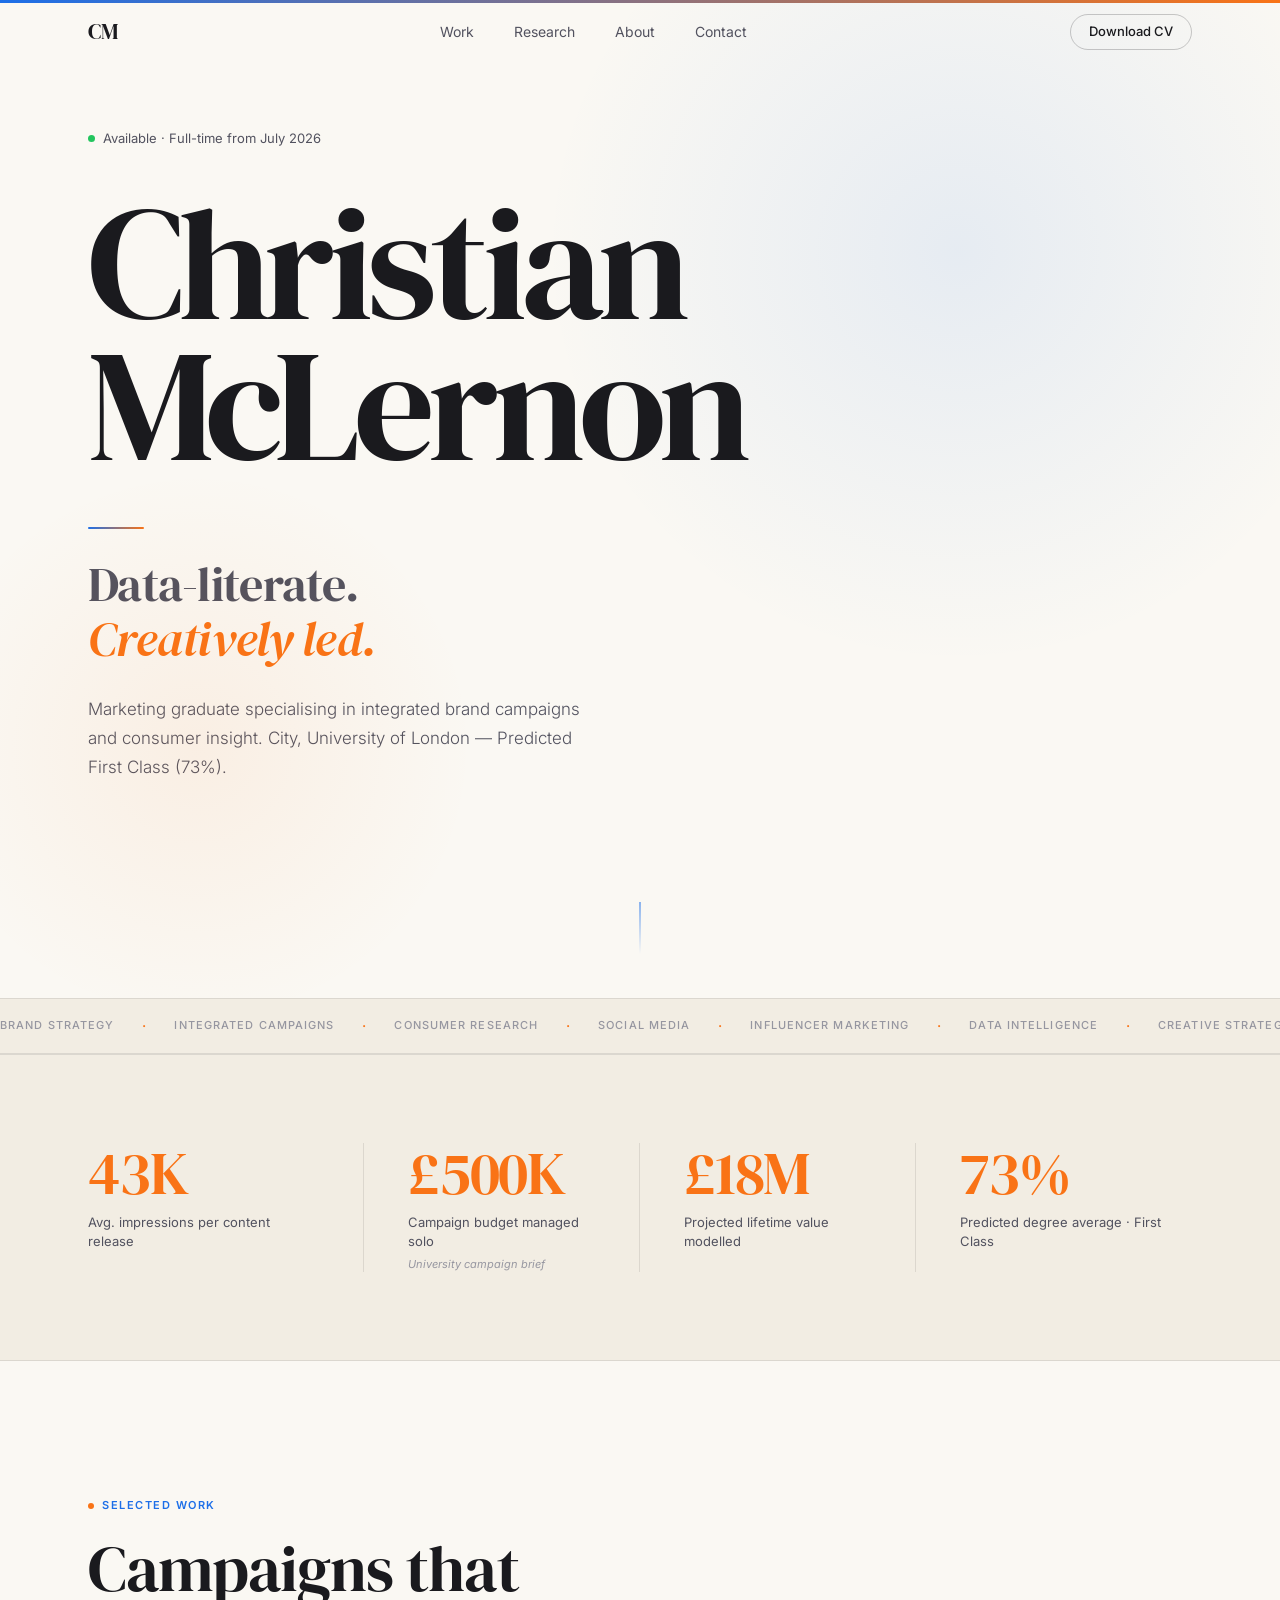
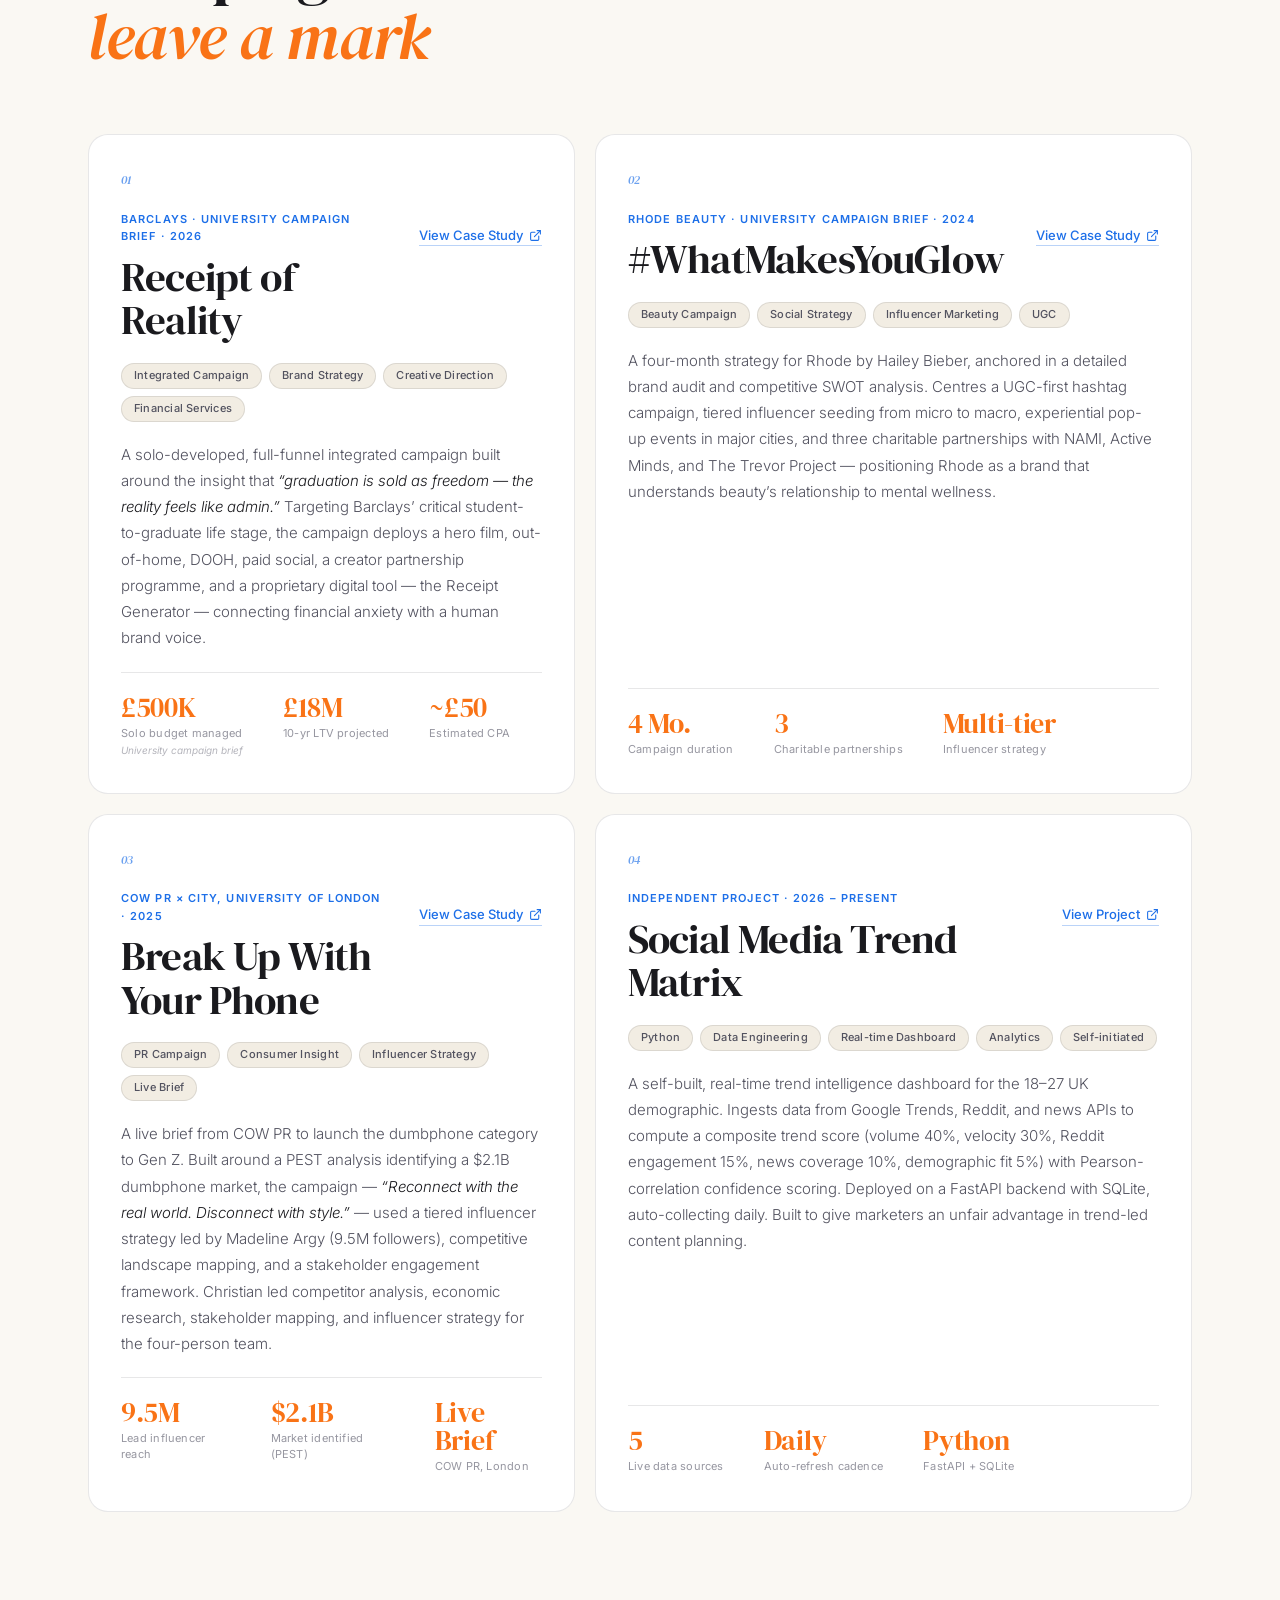
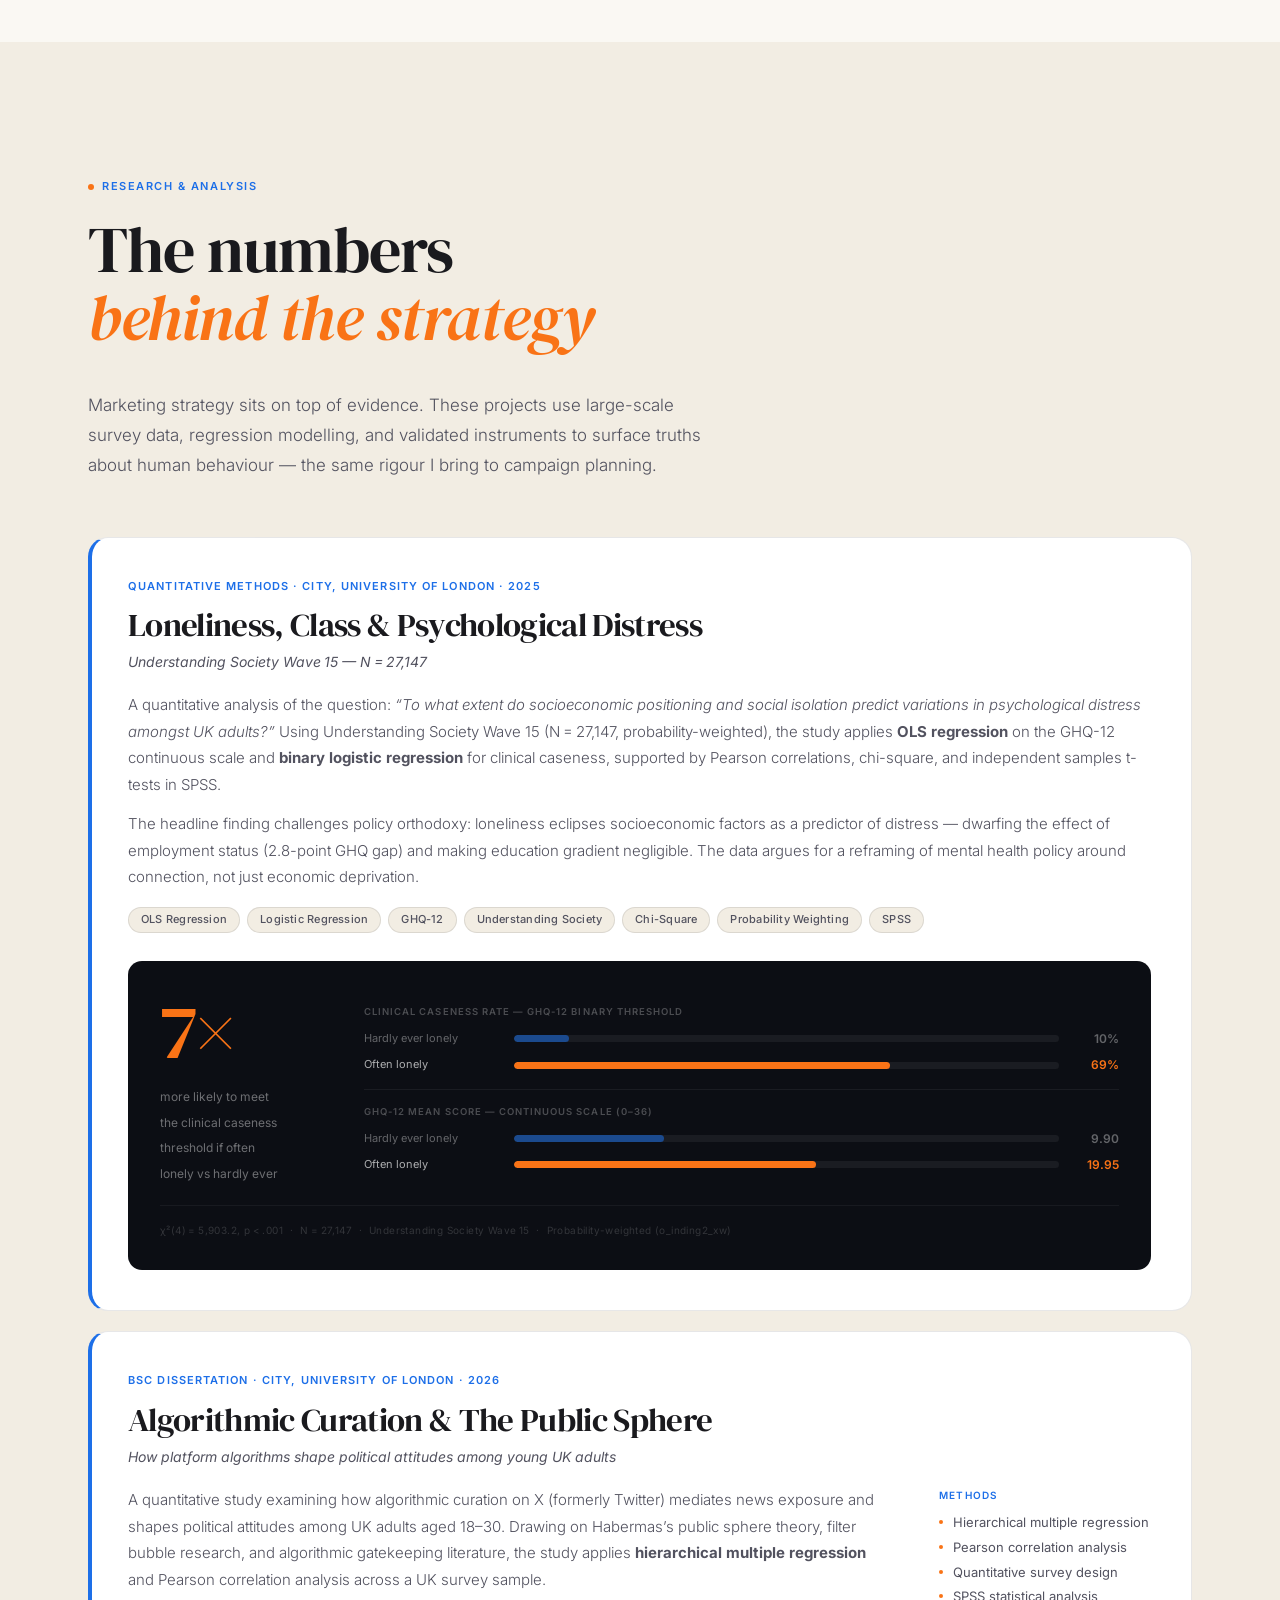
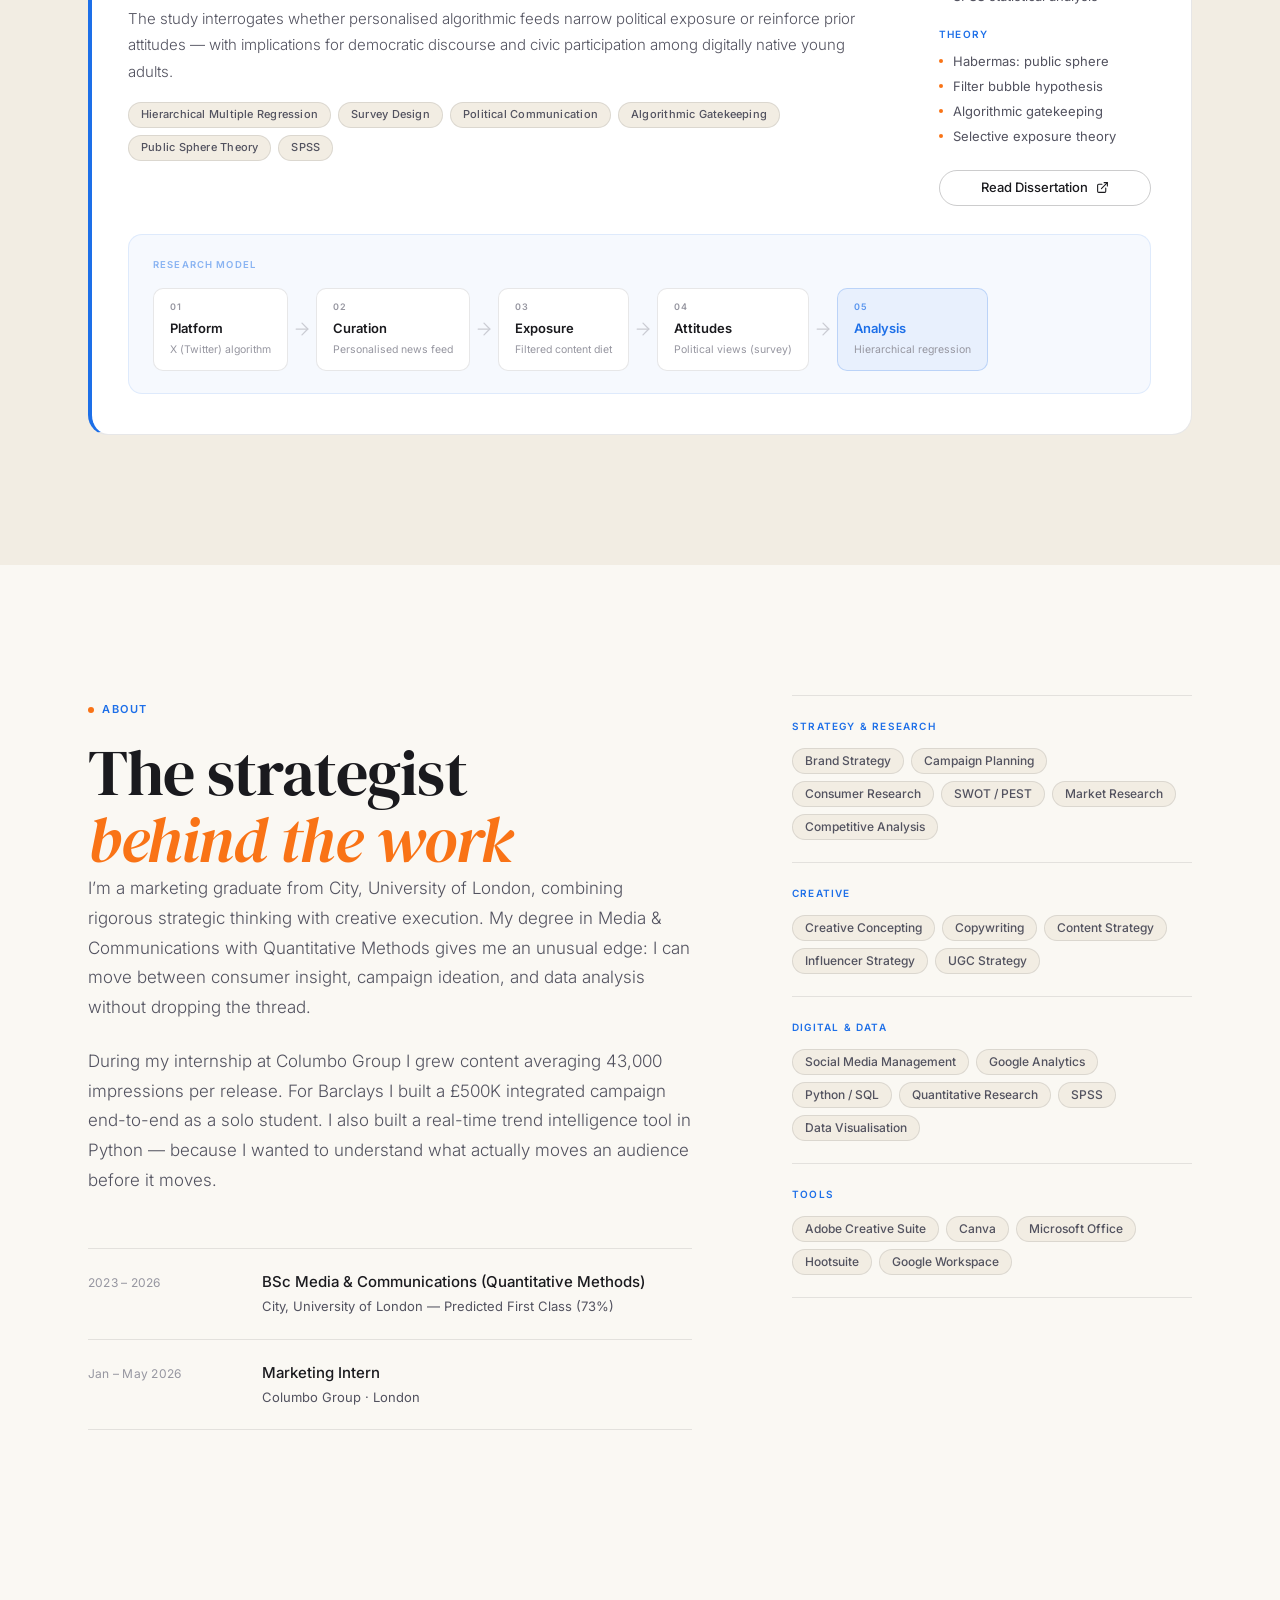
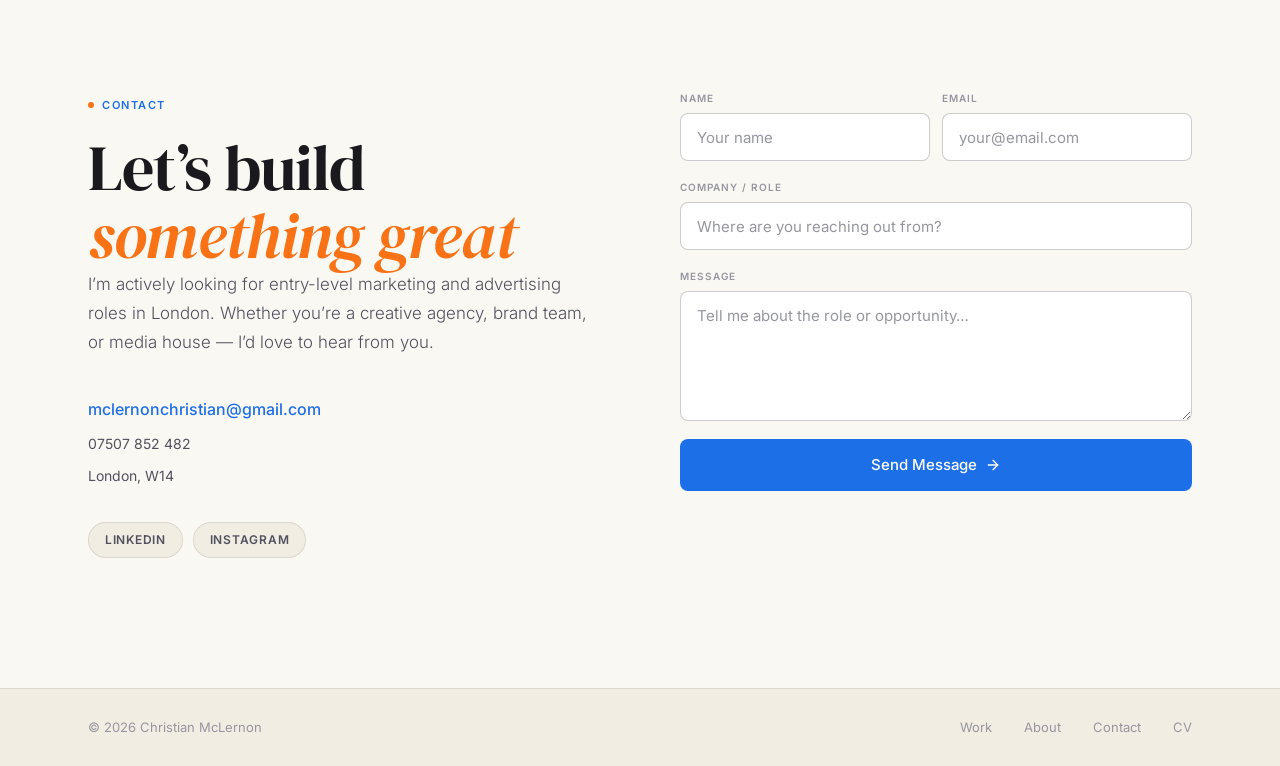
==== commit 1fd98885: "Integrate university brief note into 500K metric label Co-Authored-By: Claude Sonnet 4.6 <noreply@an" ====
--- a/index.html
+++ b/index.html
@@ -179,6 +179,7 @@
               <div class="metric">
                 <span class="metric-value">&pound;500K</span>
                 <span class="metric-label">Solo budget managed</span>
+                <span class="metric-note">University campaign brief</span>
               </div>
               <div class="metric">
                 <span class="metric-value">&pound;18M</span>
@@ -189,7 +190,6 @@
                 <span class="metric-label">Estimated CPA</span>
               </div>
             </div>
-            <p class="project-metrics-preface">Figures represent projections from a university campaign brief &mdash; not a live Barclays engagement.</p>
           </div>
         </article>
 
--- a/css/styles.css
+++ b/css/styles.css
@@ -630,6 +630,16 @@
   color: var(--fg-3);
   letter-spacing: 0.02em;
   line-height: 1.4;
+}
+
+.metric-note {
+  display: block;
+  font-size: 10px;
+  color: var(--fg-3);
+  font-style: italic;
+  opacity: 0.7;
+  margin-top: 3px;
+  line-height: 1.3;
 }
 
 .project-metrics-preface {
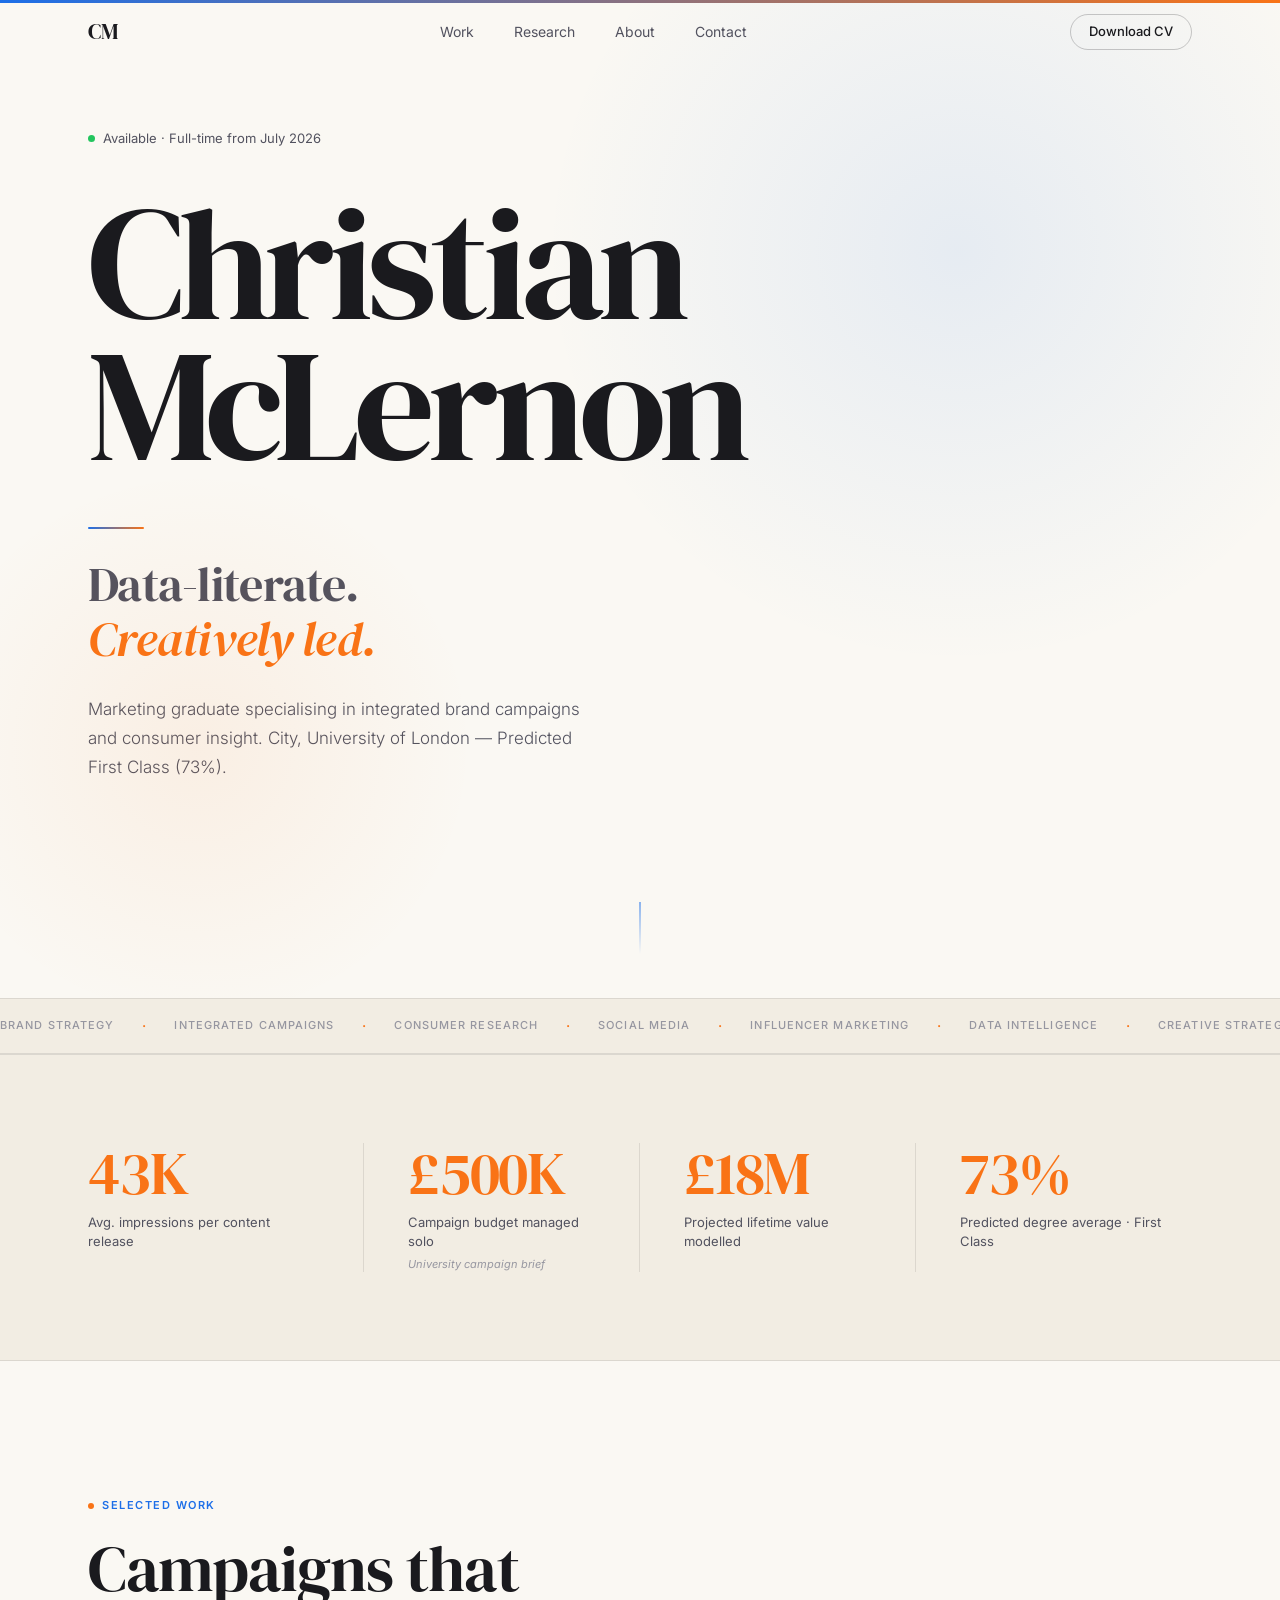
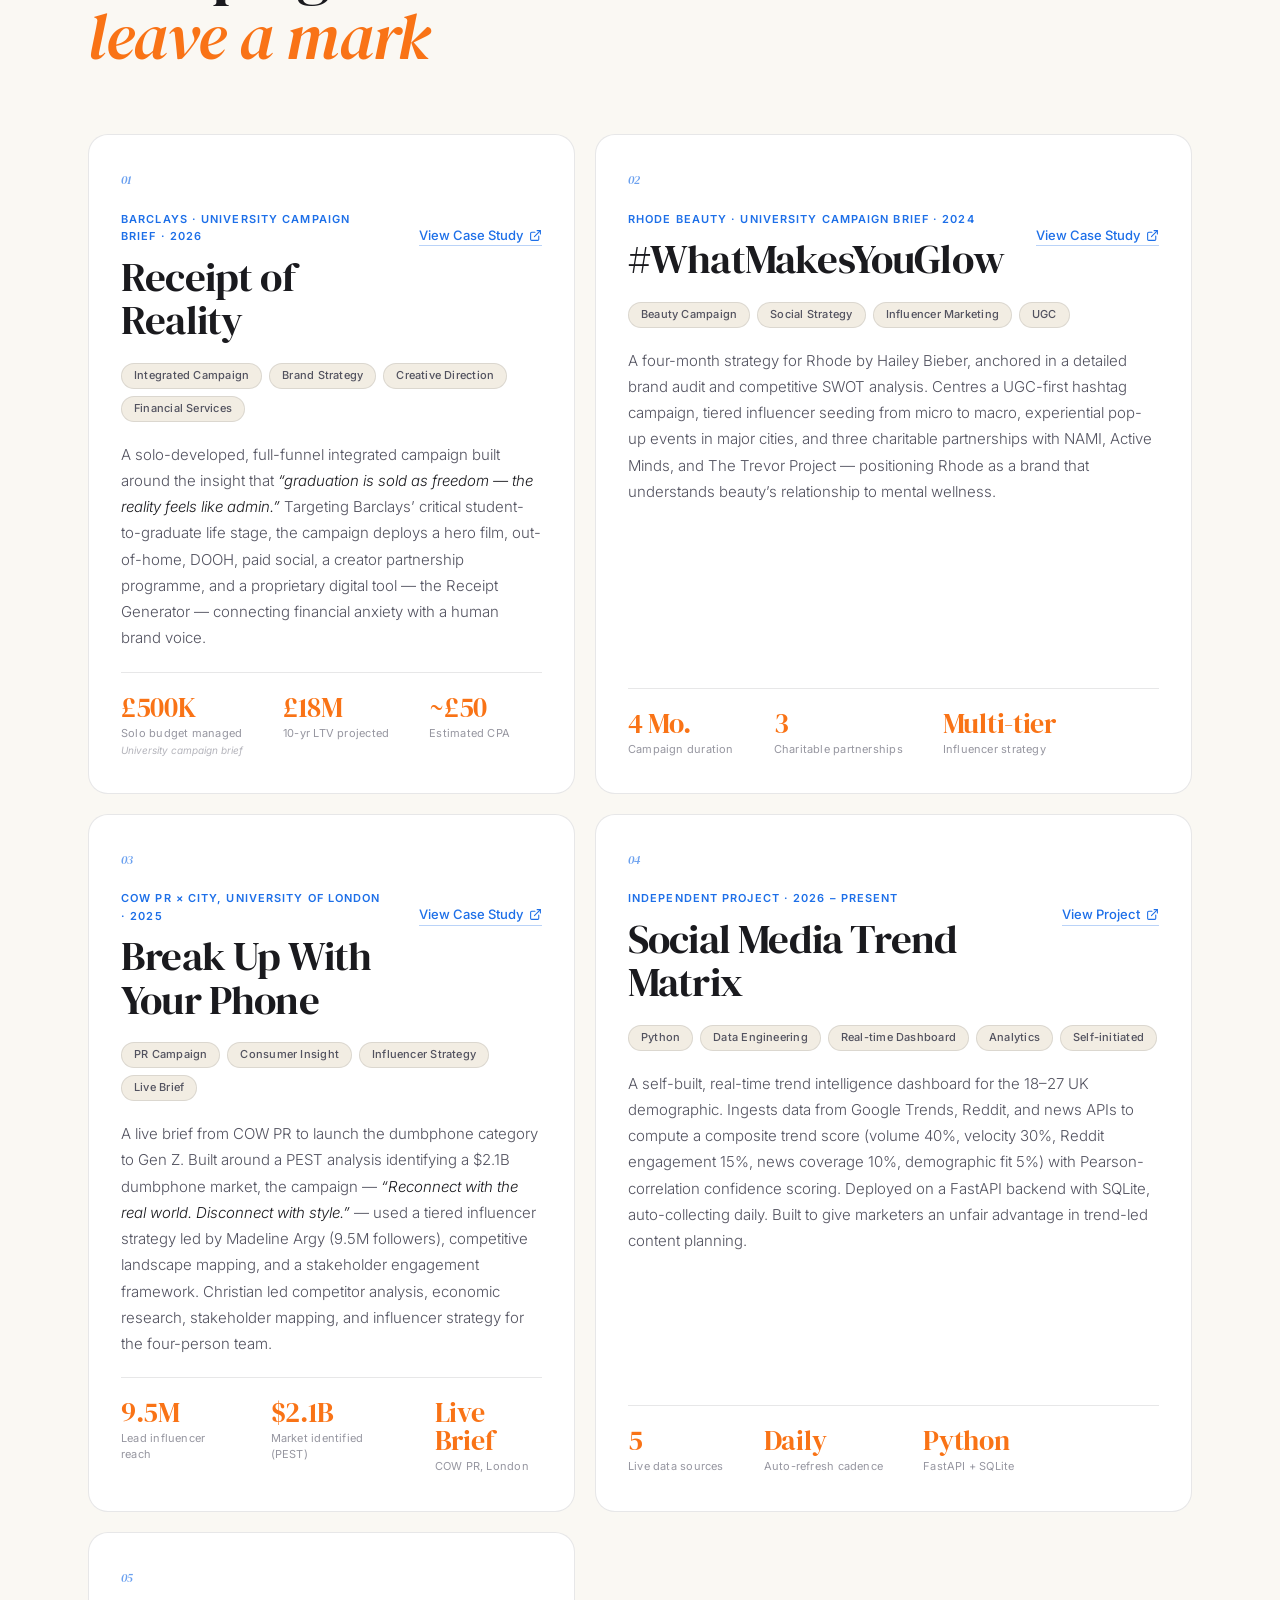
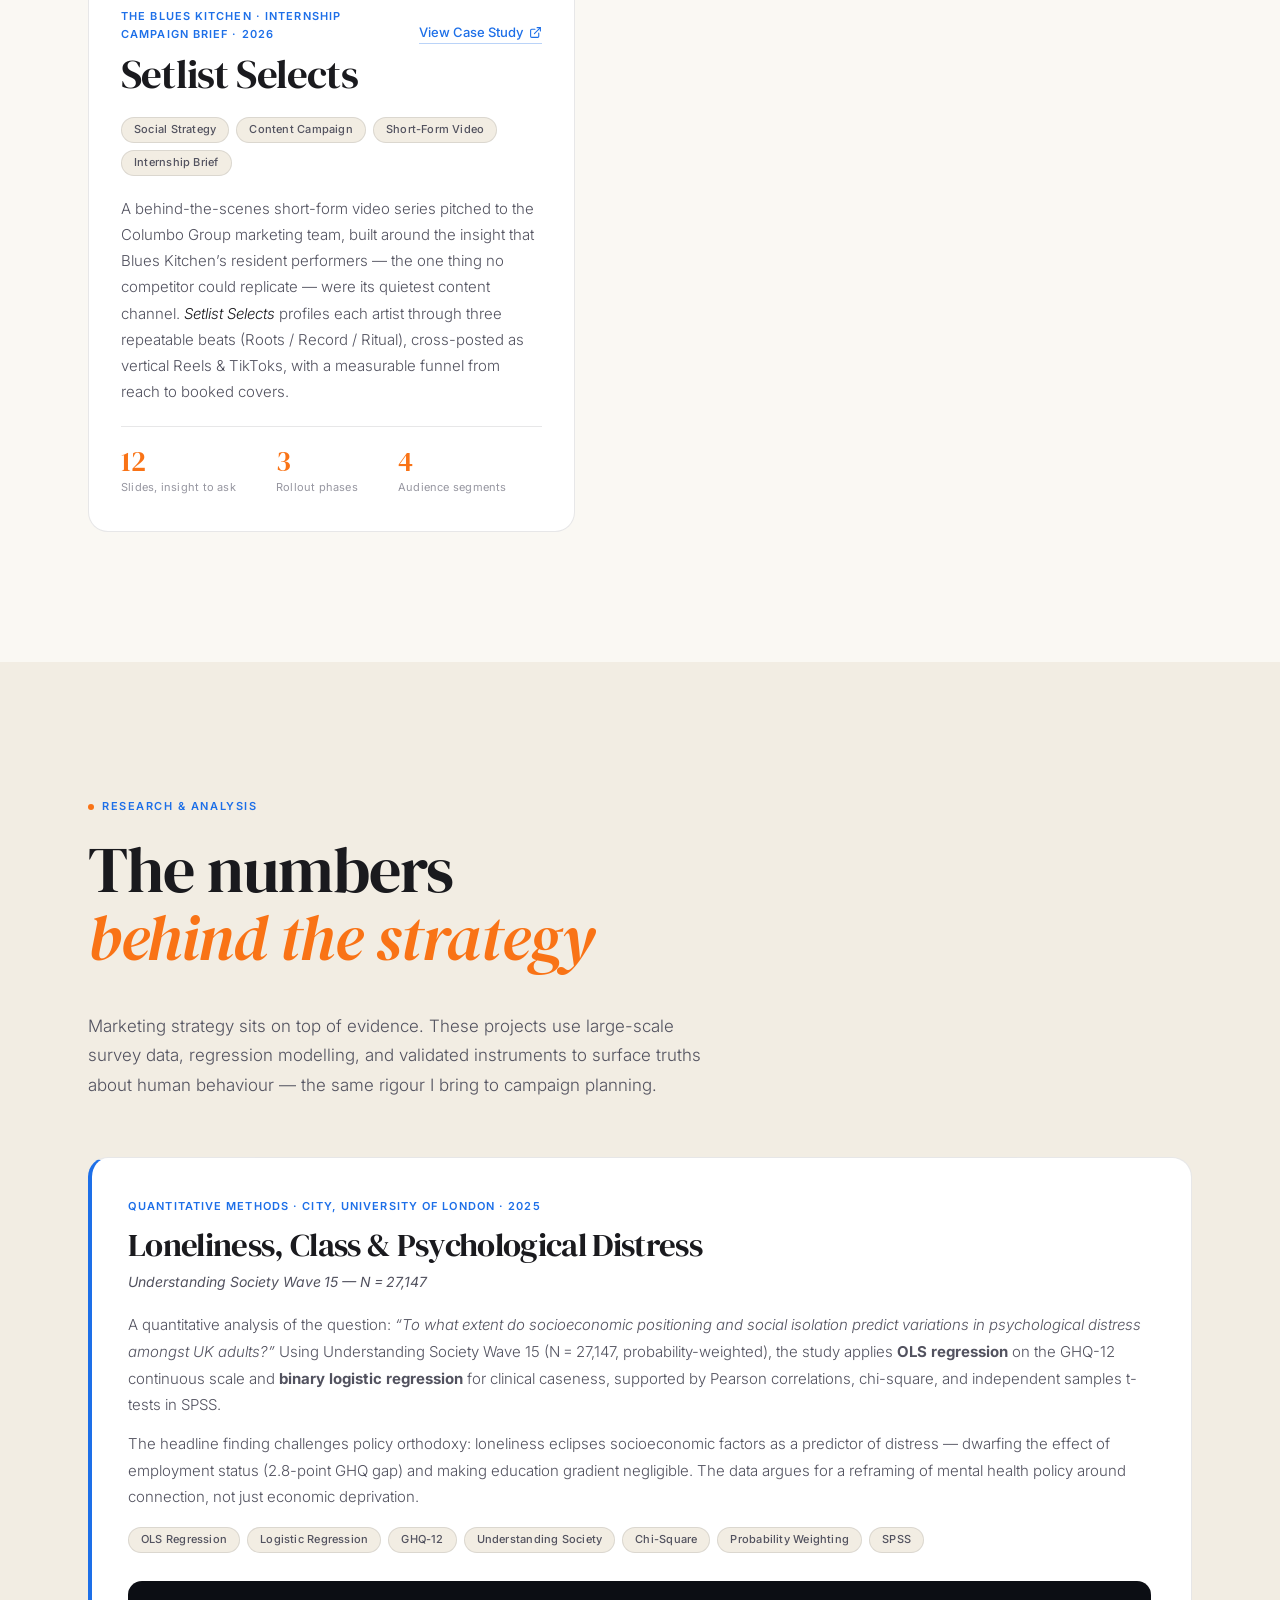
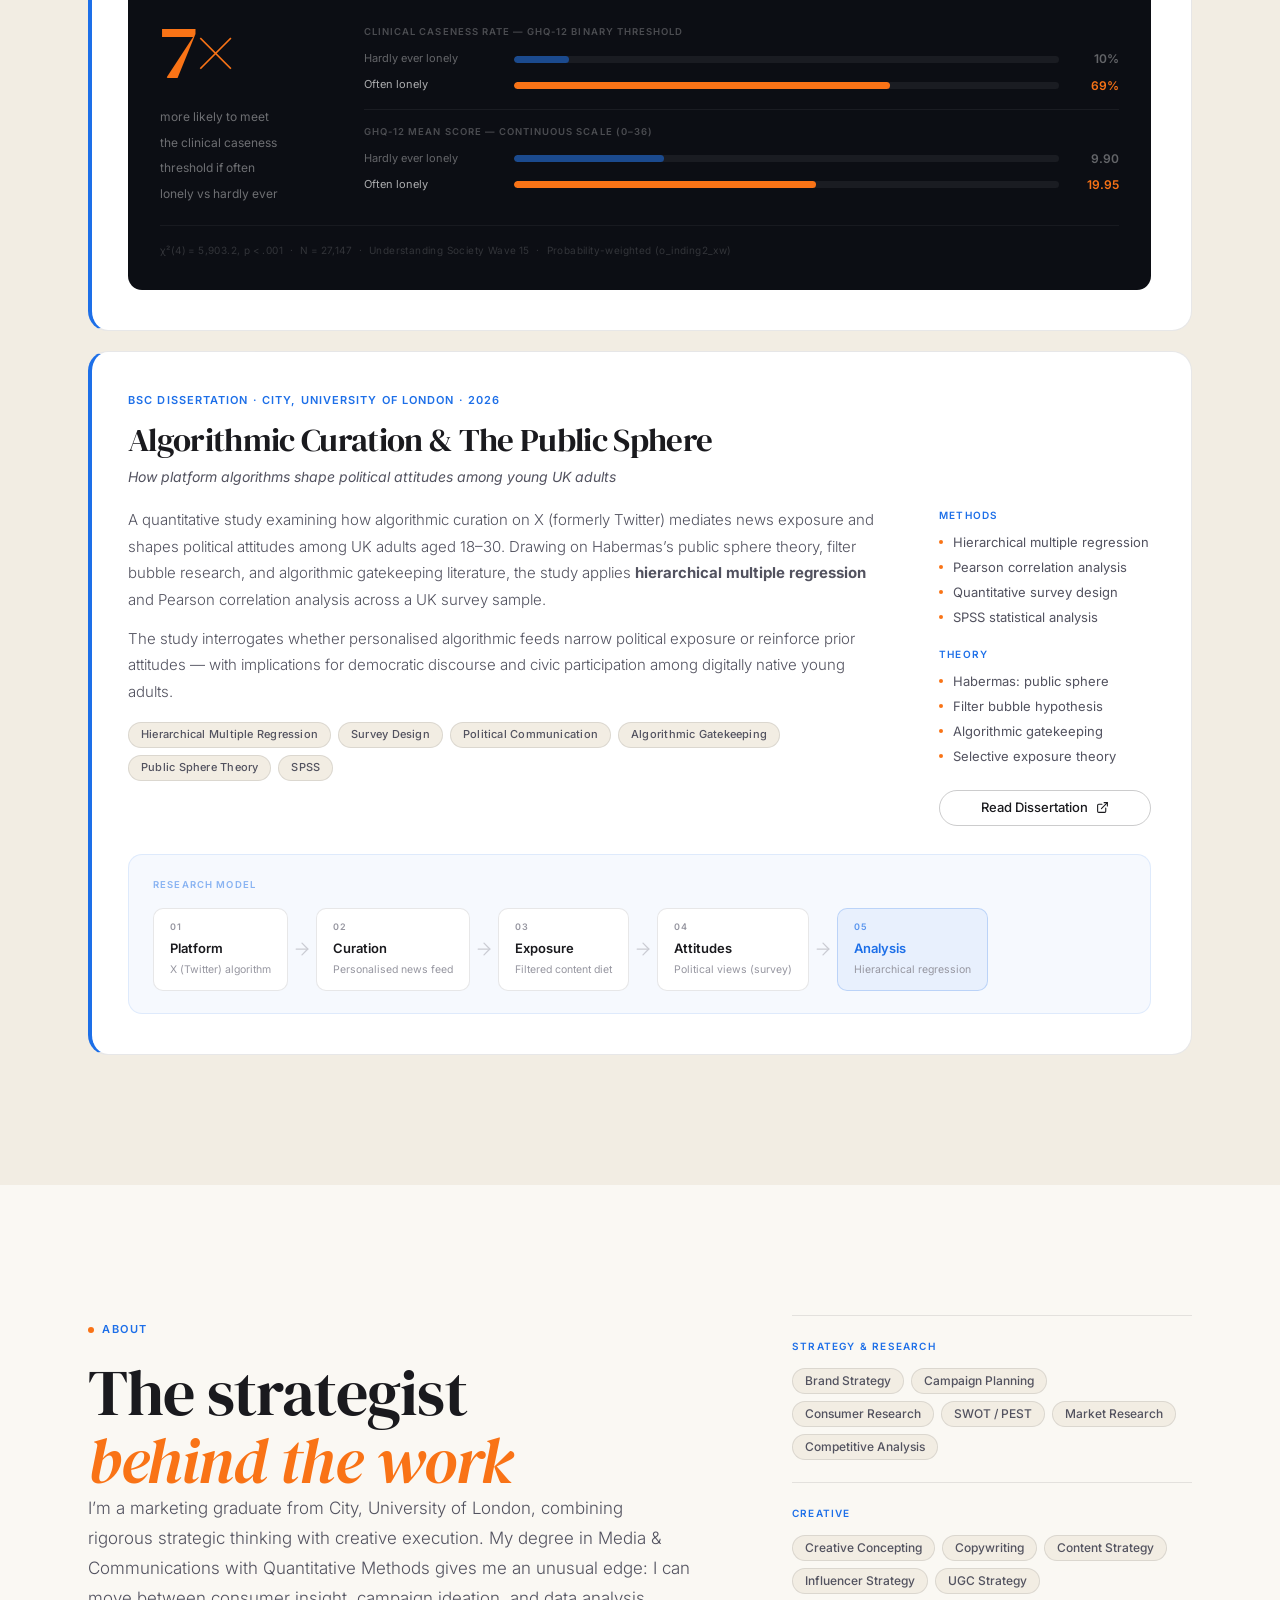
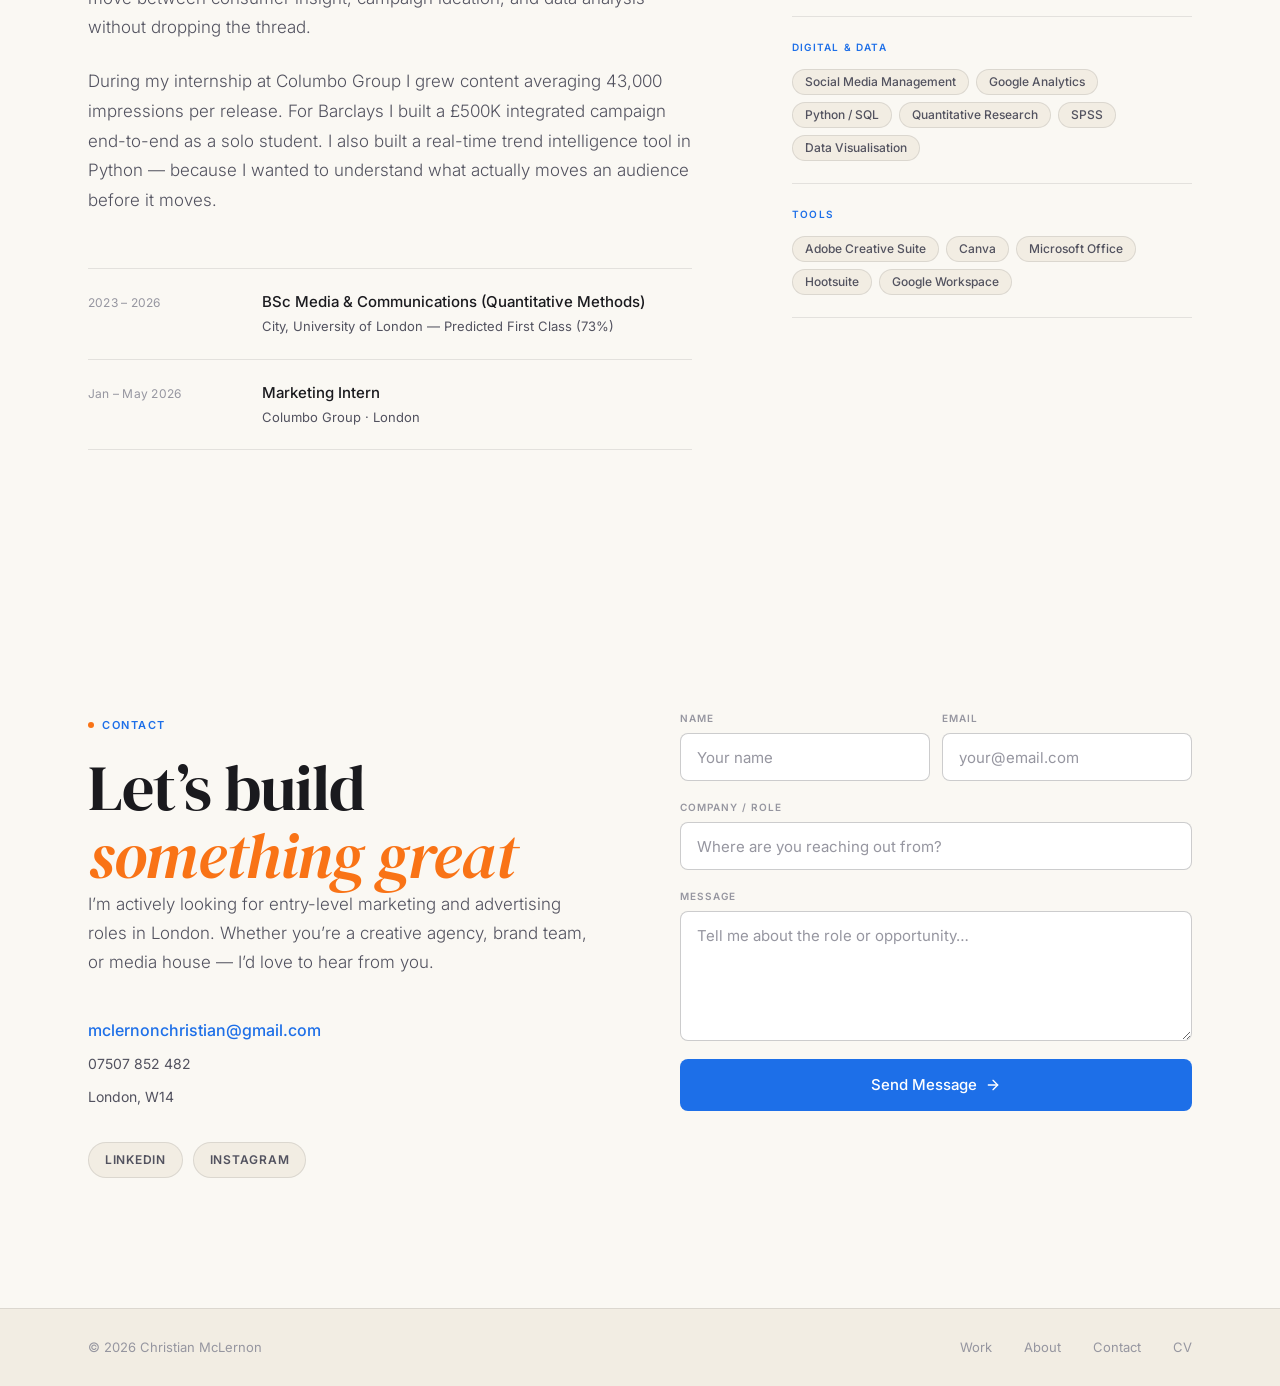
==== commit 9b604b84: "Add Setlist Selects campaign — project page, 12-slide deck, homepage card Blues Kitchen social campa" ====
--- a/index.html
+++ b/index.html
@@ -321,6 +321,50 @@
               <div class="metric">
                 <span class="metric-value">Python</span>
                 <span class="metric-label">FastAPI + SQLite</span>
+              </div>
+            </div>
+          </div>
+        </article>
+
+        <!-- 05 — Setlist Selects -->
+        <article class="project reveal">
+          <div class="project-num">05</div>
+          <div class="project-body">
+            <div class="project-header">
+              <div>
+                <div class="project-client">The Blues Kitchen &middot; Internship Campaign Brief &middot; 2026</div>
+                <h3 class="project-title">Setlist Selects</h3>
+              </div>
+              <a href="work/setlist-selects.html" class="project-cta">
+                View Case Study
+                <svg width="13" height="13" viewBox="0 0 24 24" fill="none" stroke="currentColor" stroke-width="2" stroke-linecap="round" stroke-linejoin="round" aria-hidden="true"><path d="M18 13v6a2 2 0 0 1-2 2H5a2 2 0 0 1-2-2V8a2 2 0 0 1 2-2h6"/><polyline points="15 3 21 3 21 9"/><line x1="10" y1="14" x2="21" y2="3"/></svg>
+              </a>
+            </div>
+            <div class="project-tags">
+              <span class="tag">Social Strategy</span>
+              <span class="tag">Content Campaign</span>
+              <span class="tag">Short-Form Video</span>
+              <span class="tag">Internship Brief</span>
+            </div>
+            <p class="project-desc">
+              A behind-the-scenes short-form video series pitched to the Columbo Group marketing team, built around
+              the insight that Blues Kitchen&rsquo;s resident performers &mdash; the one thing no competitor could replicate
+              &mdash; were its quietest content channel. <em>Setlist Selects</em> profiles each artist through three
+              repeatable beats (Roots / Record / Ritual), cross-posted as vertical Reels &amp; TikToks, with a
+              measurable funnel from reach to booked covers.
+            </p>
+            <div class="project-metrics">
+              <div class="metric">
+                <span class="metric-value">12</span>
+                <span class="metric-label">Slides, insight to ask</span>
+              </div>
+              <div class="metric">
+                <span class="metric-value">3</span>
+                <span class="metric-label">Rollout phases</span>
+              </div>
+              <div class="metric">
+                <span class="metric-value">4</span>
+                <span class="metric-label">Audience segments</span>
               </div>
             </div>
           </div>
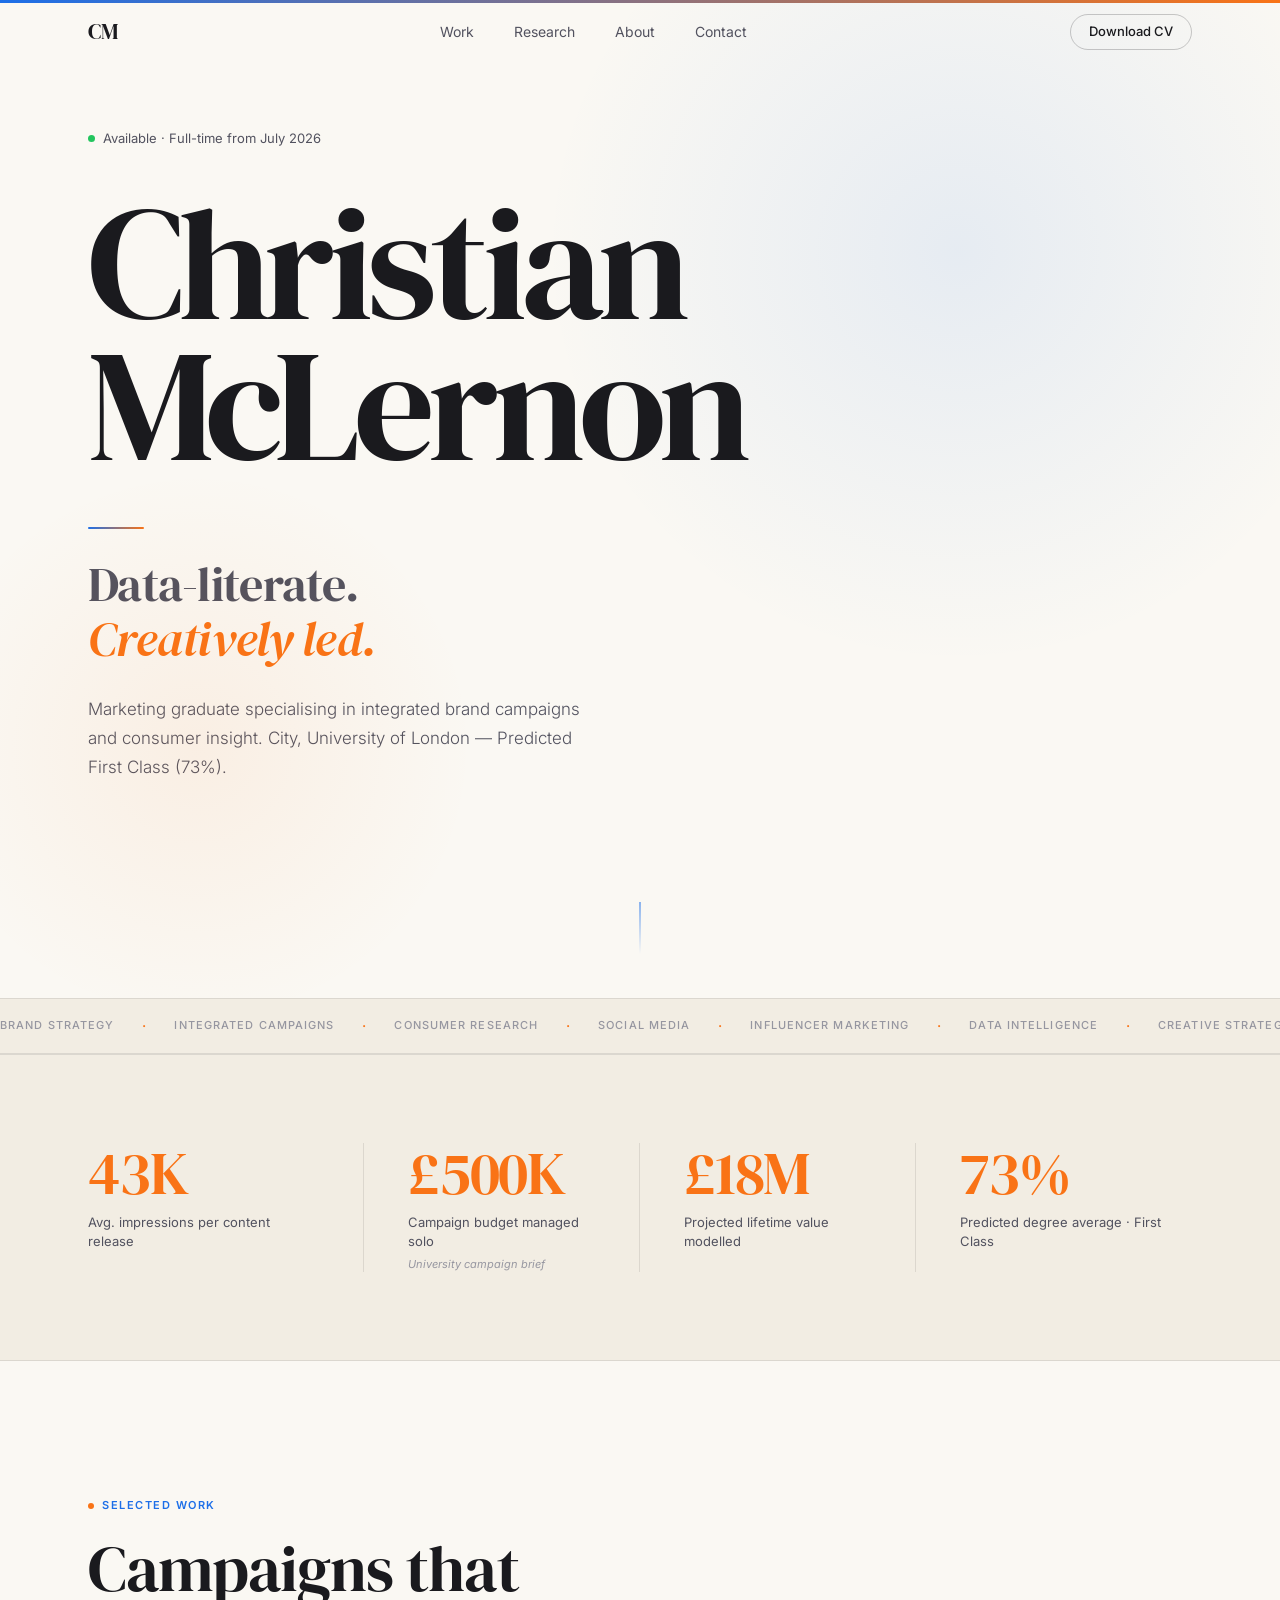
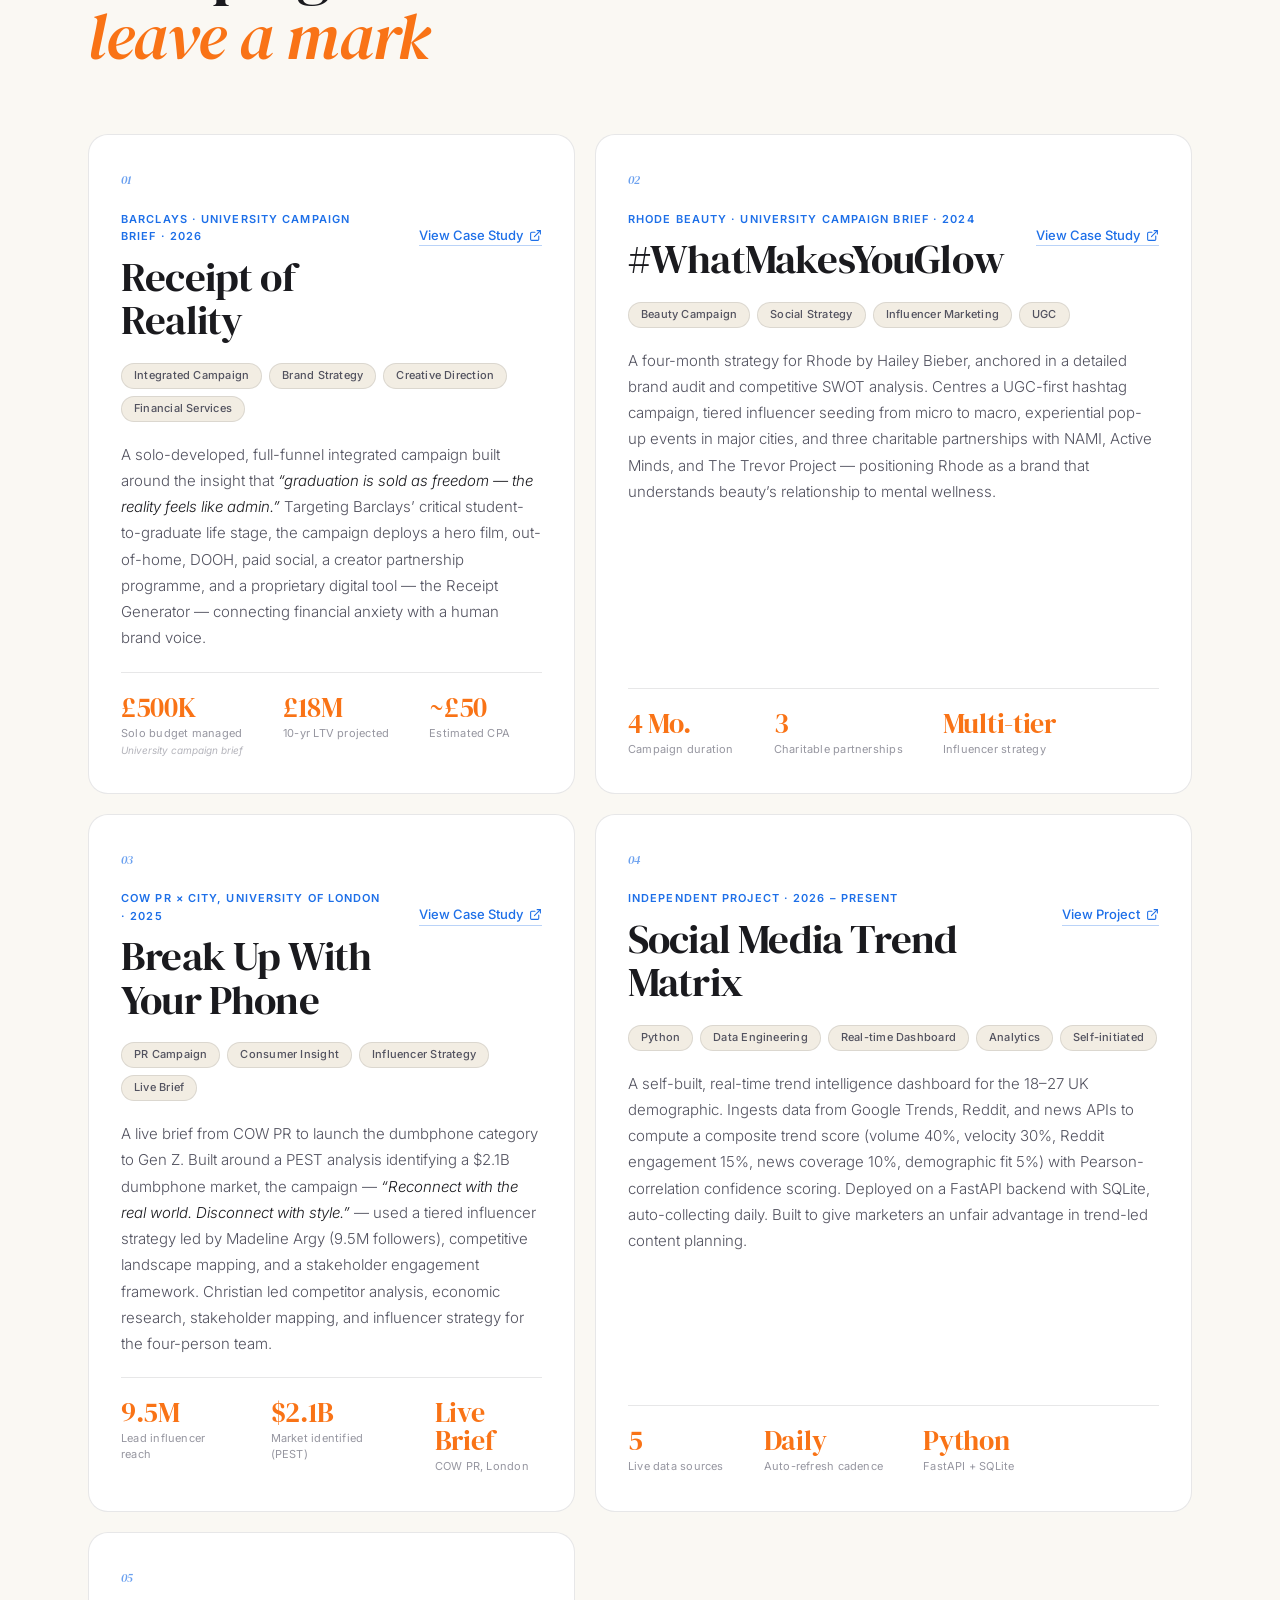
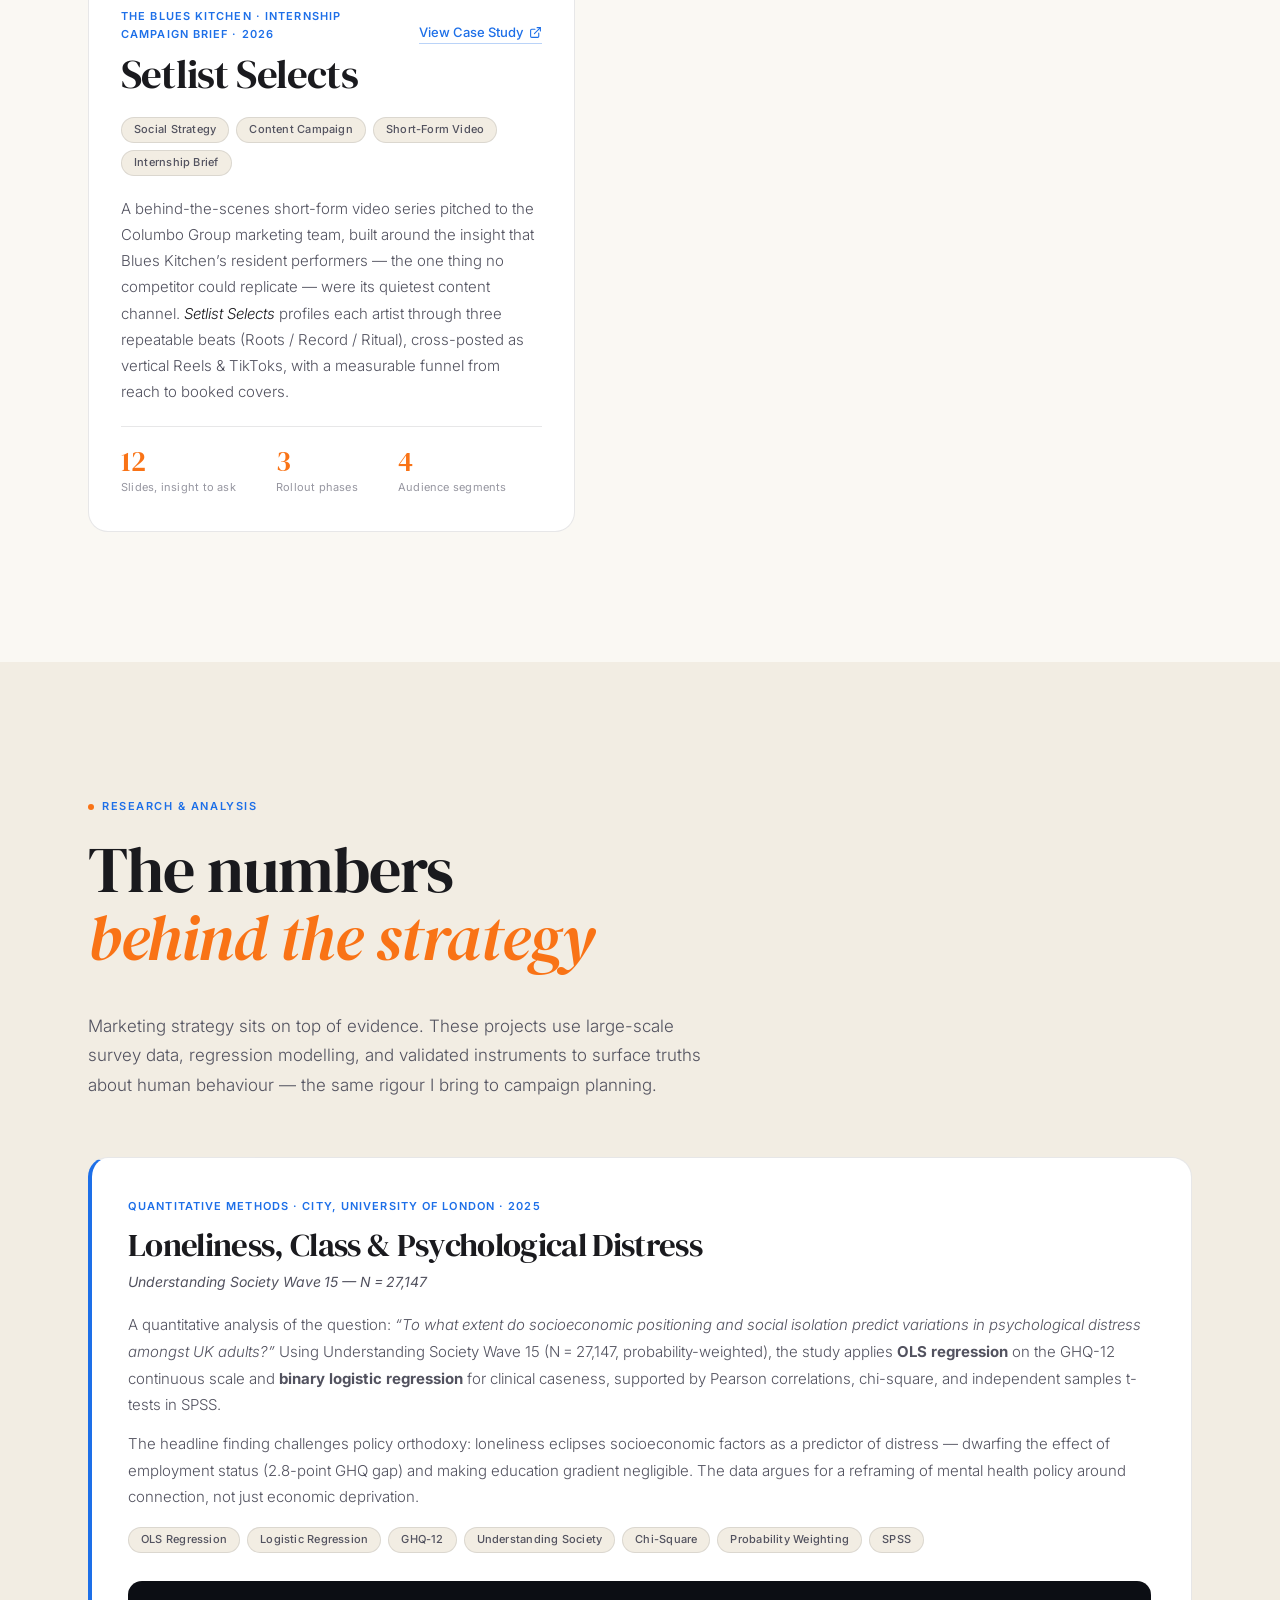
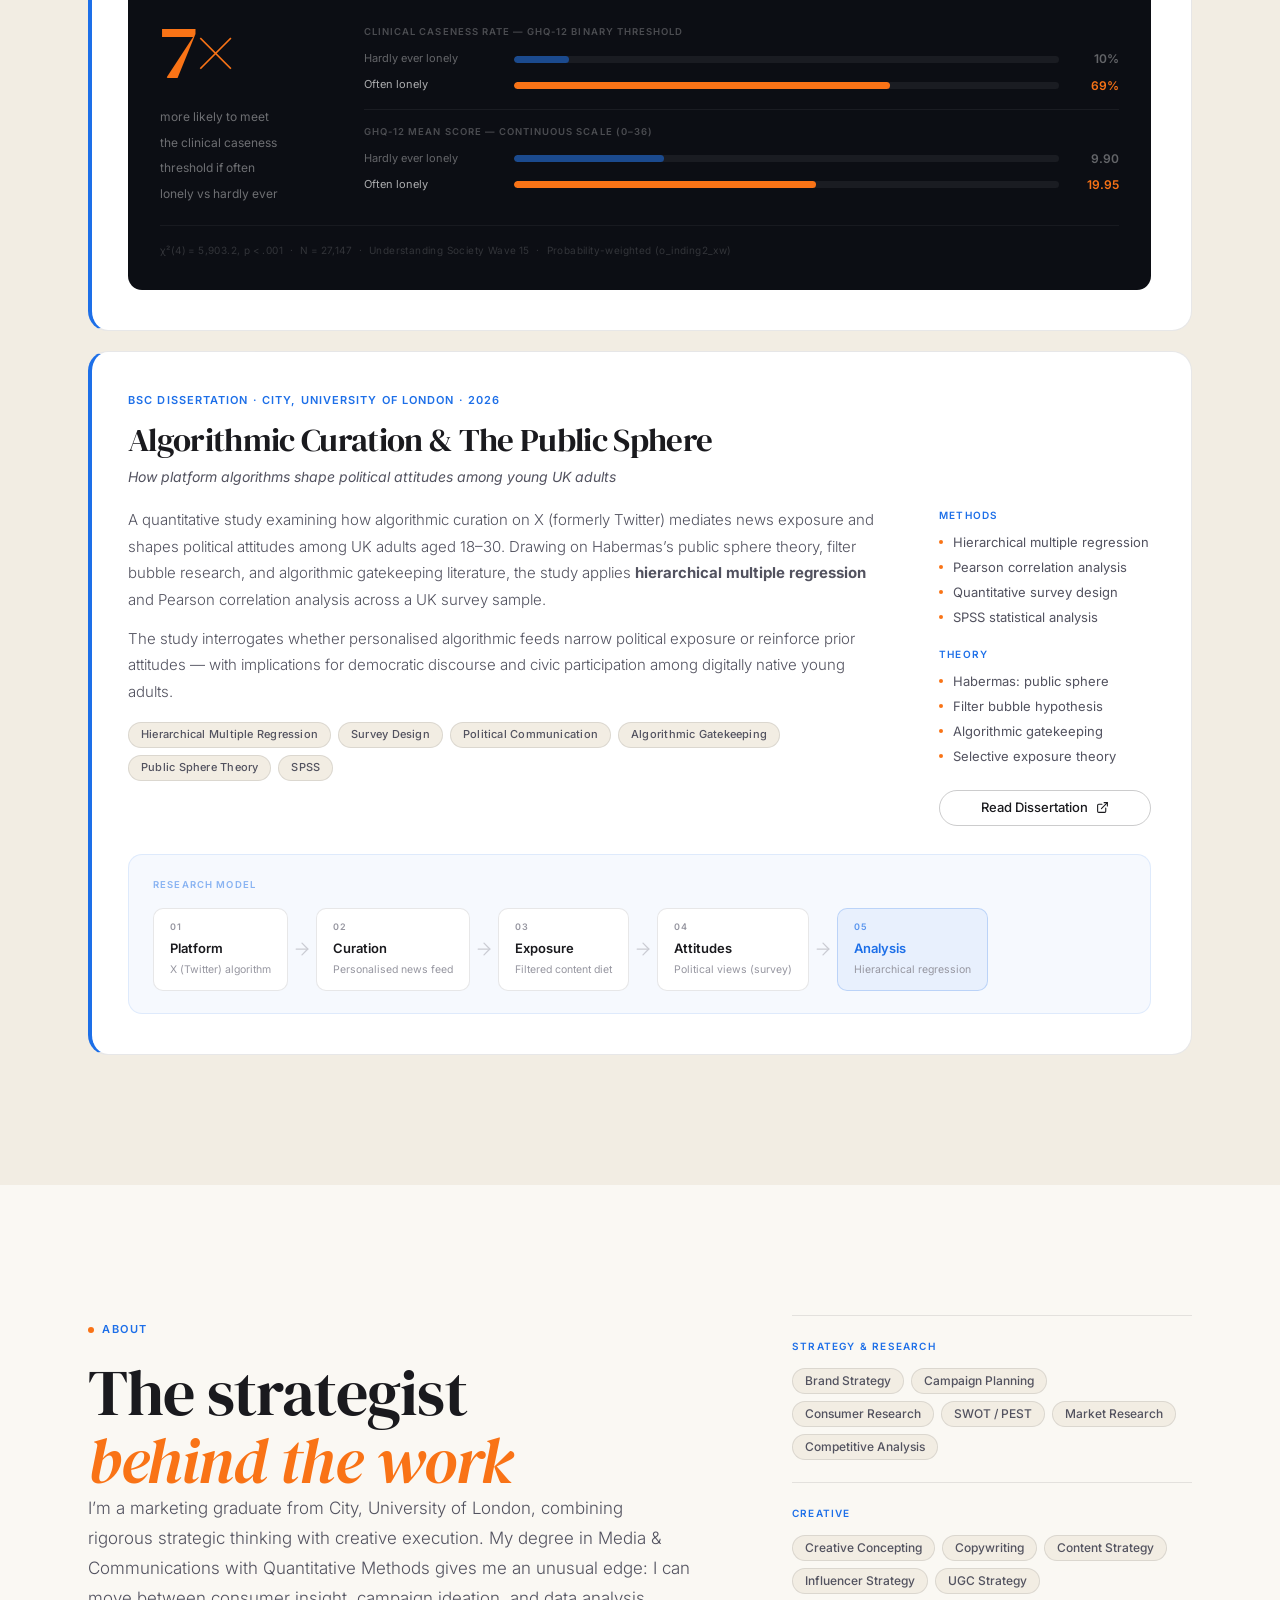
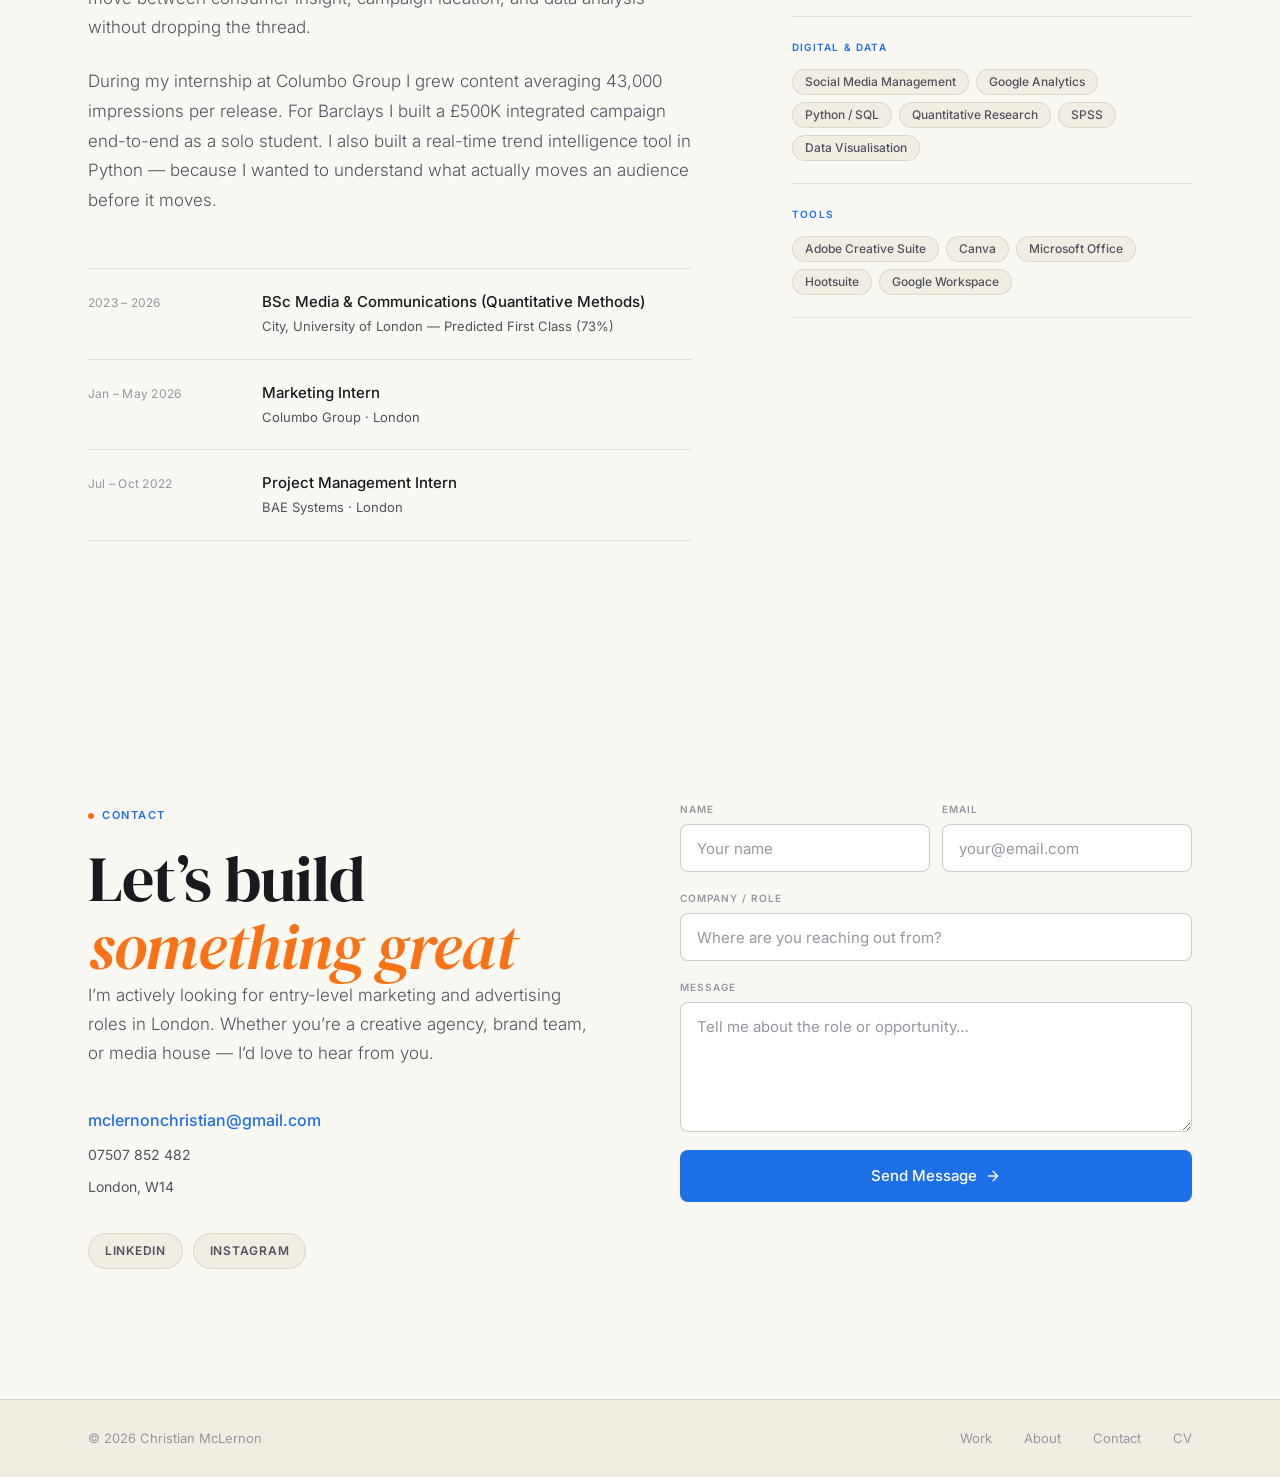
==== commit 33b194a1: "Add BAE Systems Project Management Internship to timeline Co-Authored-By: Claude Sonnet 4.6 <noreply" ====
--- a/index.html
+++ b/index.html
@@ -595,6 +595,13 @@
                 <div class="timeline-org">Columbo Group &middot; London</div>
               </div>
             </div>
+            <div class="timeline-item">
+              <div class="timeline-date">Jul &ndash; Oct 2022</div>
+              <div class="timeline-content">
+                <div class="timeline-title">Project Management Intern</div>
+                <div class="timeline-org">BAE Systems &middot; London</div>
+              </div>
+            </div>
           </div>
         </div>
 
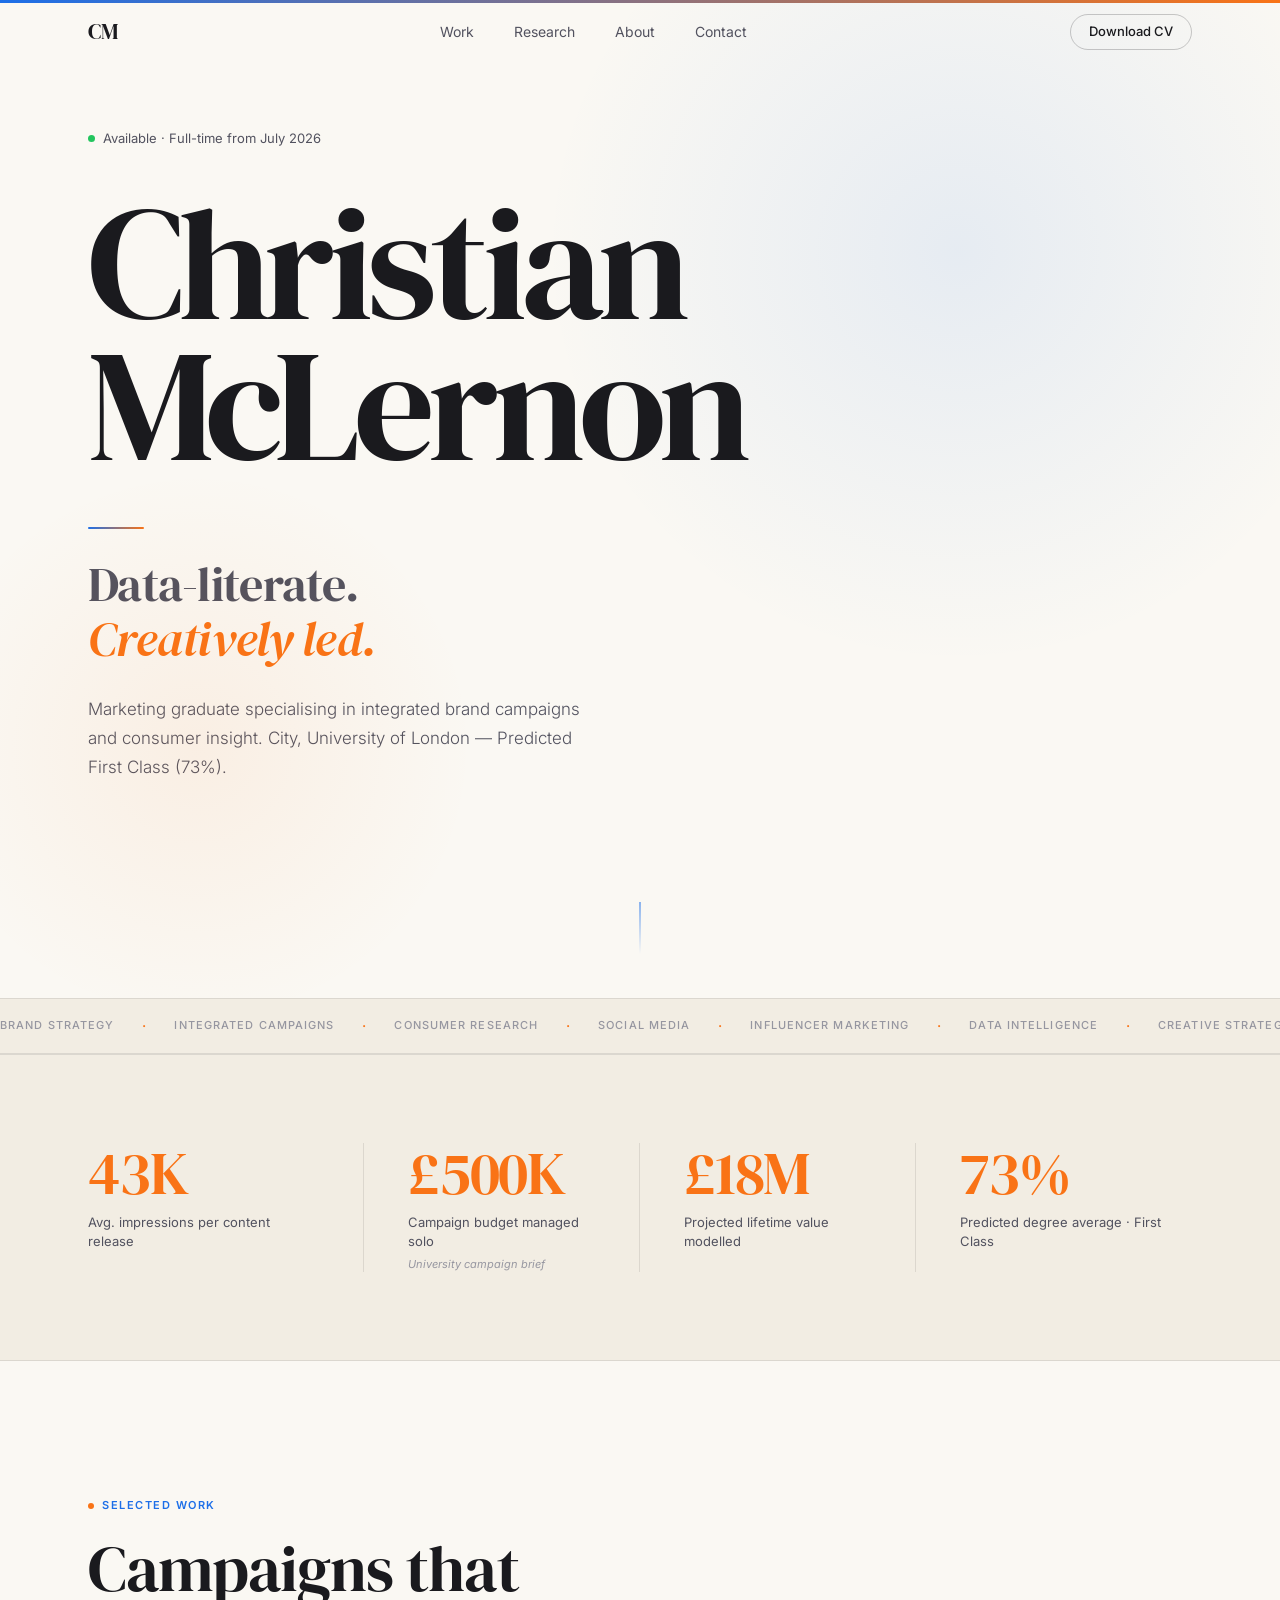
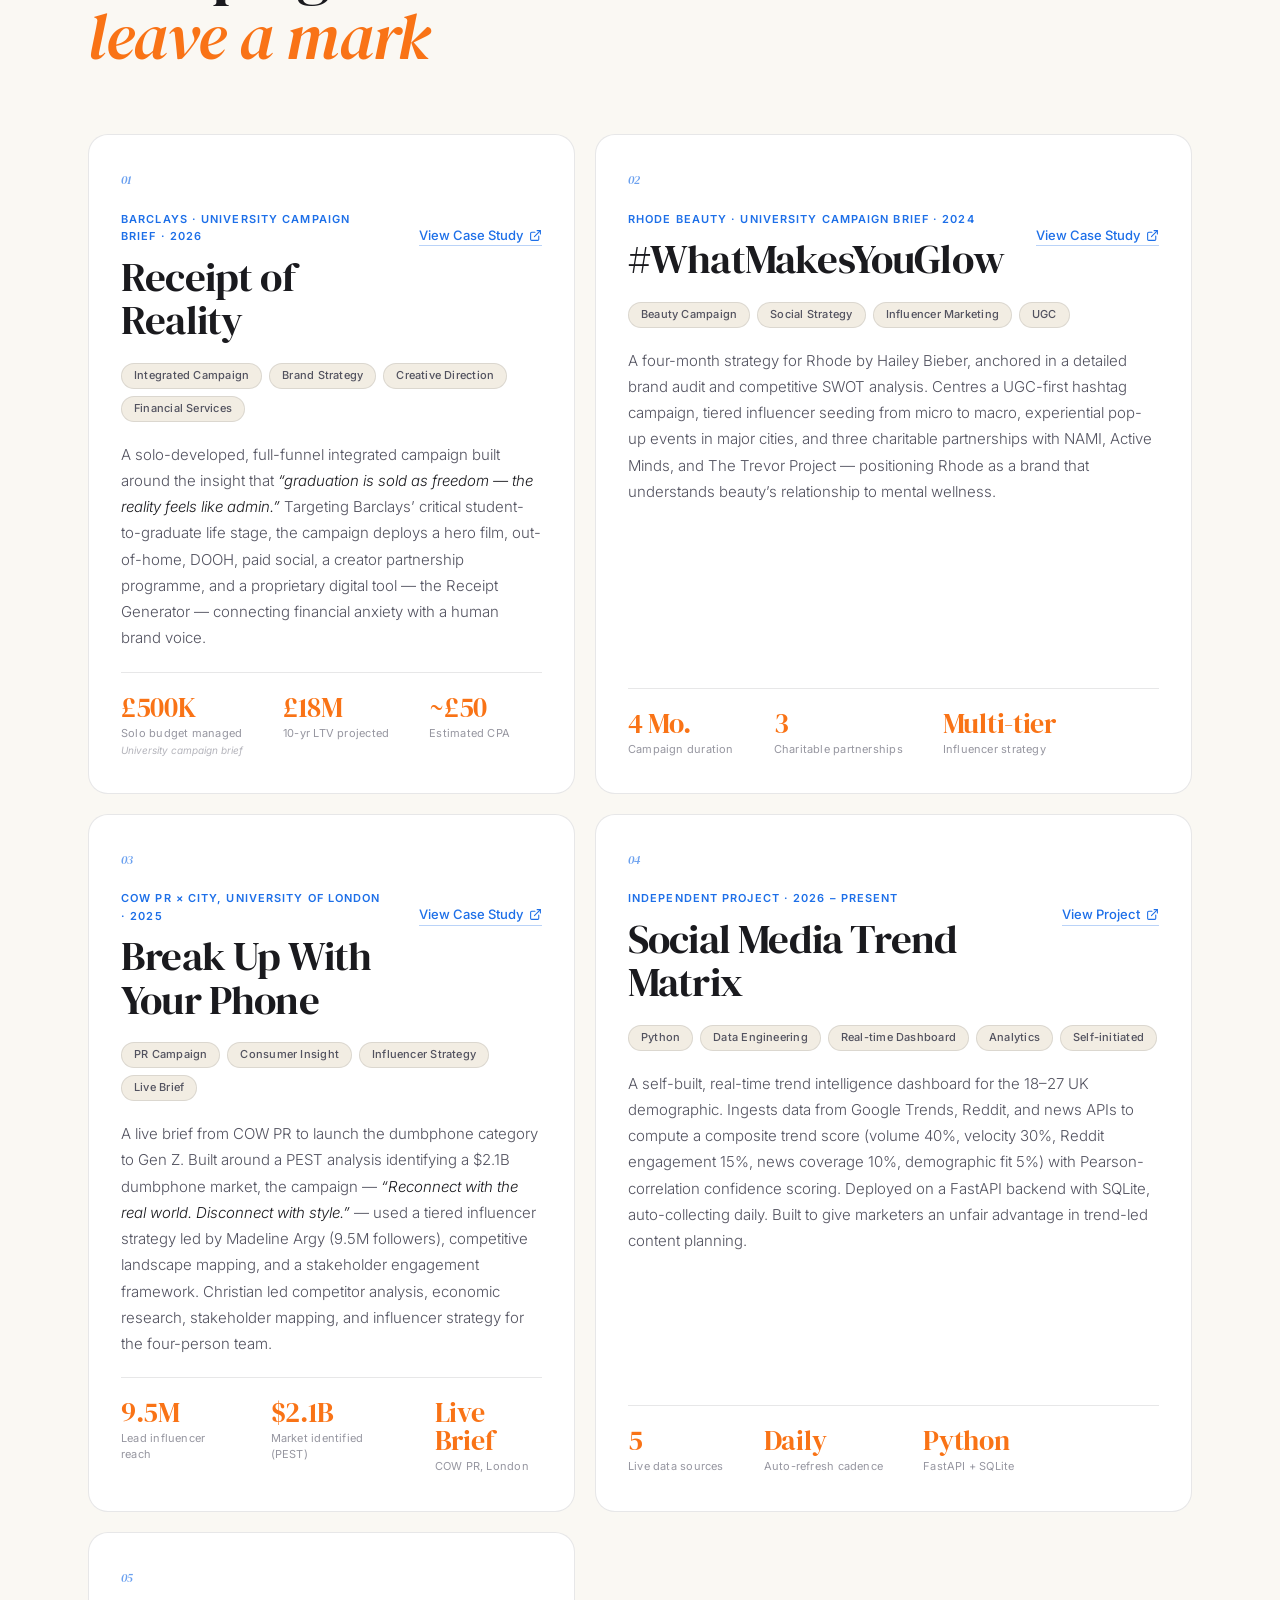
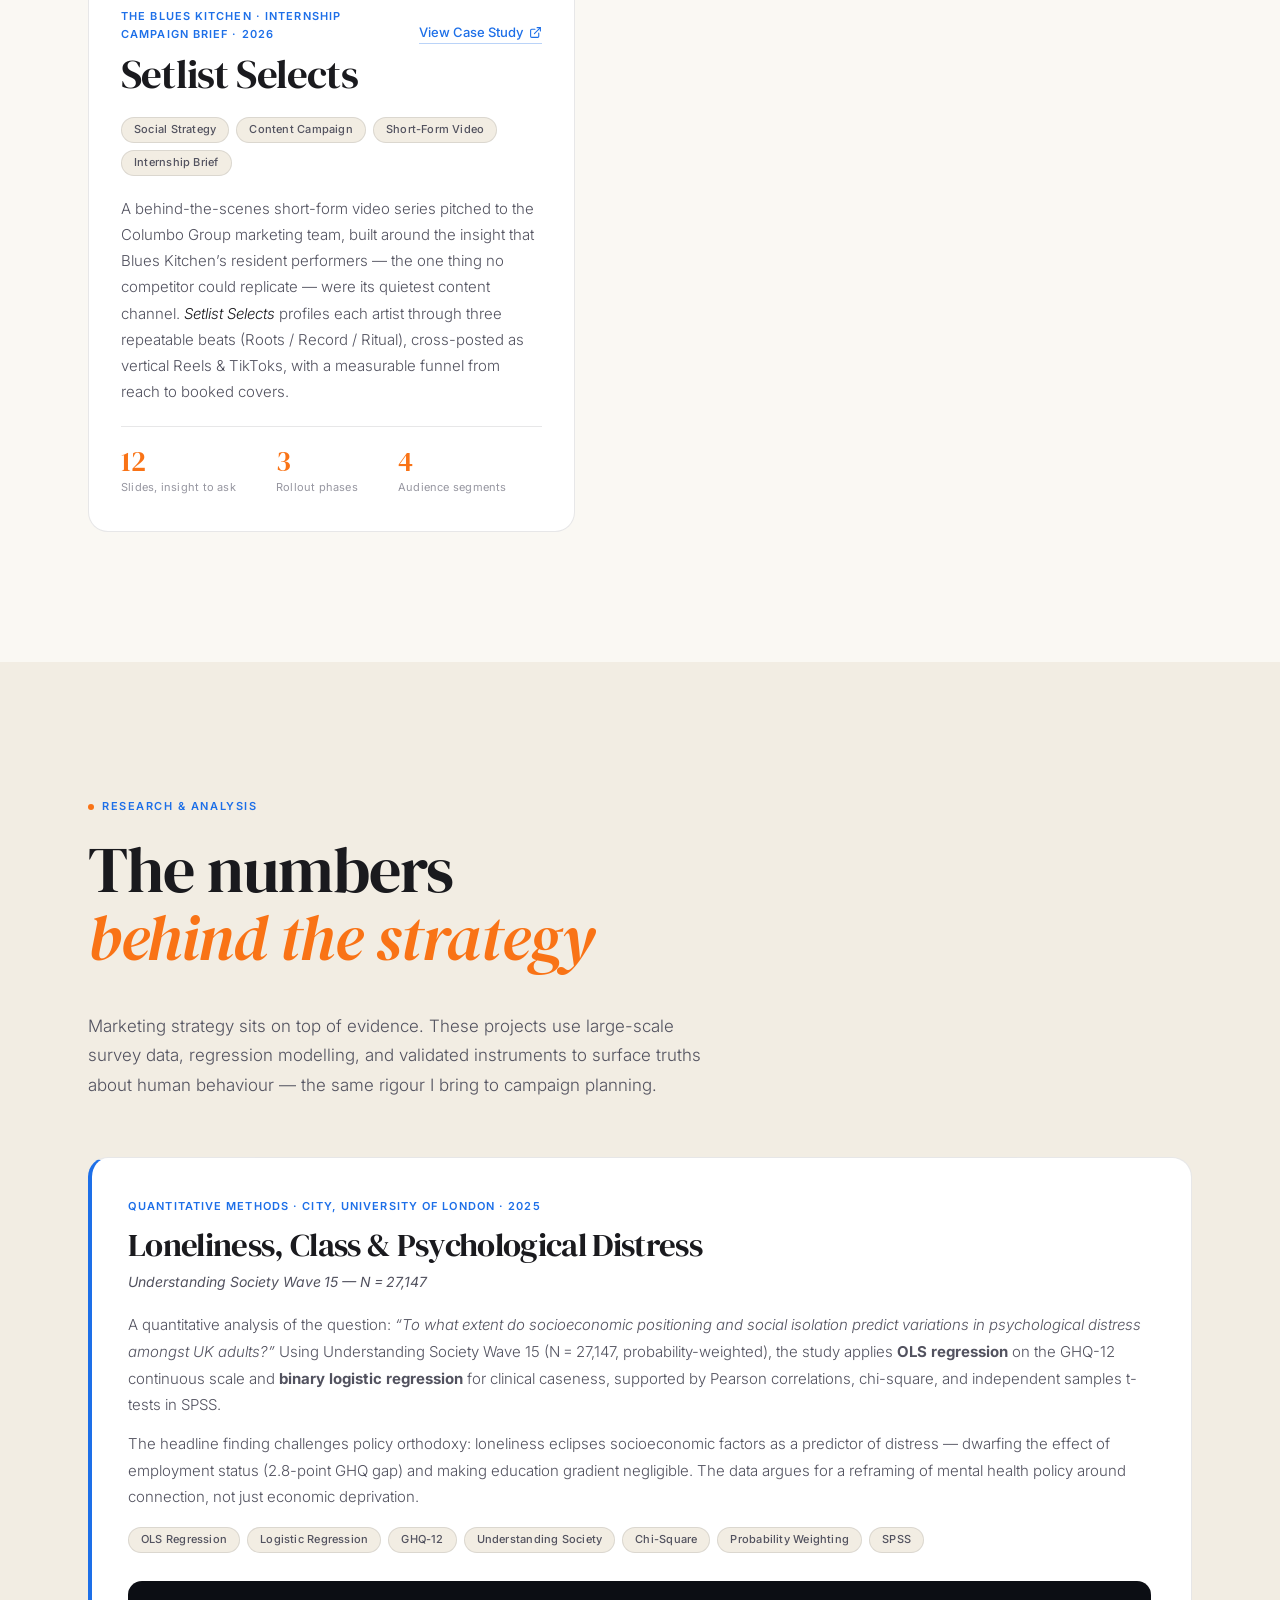
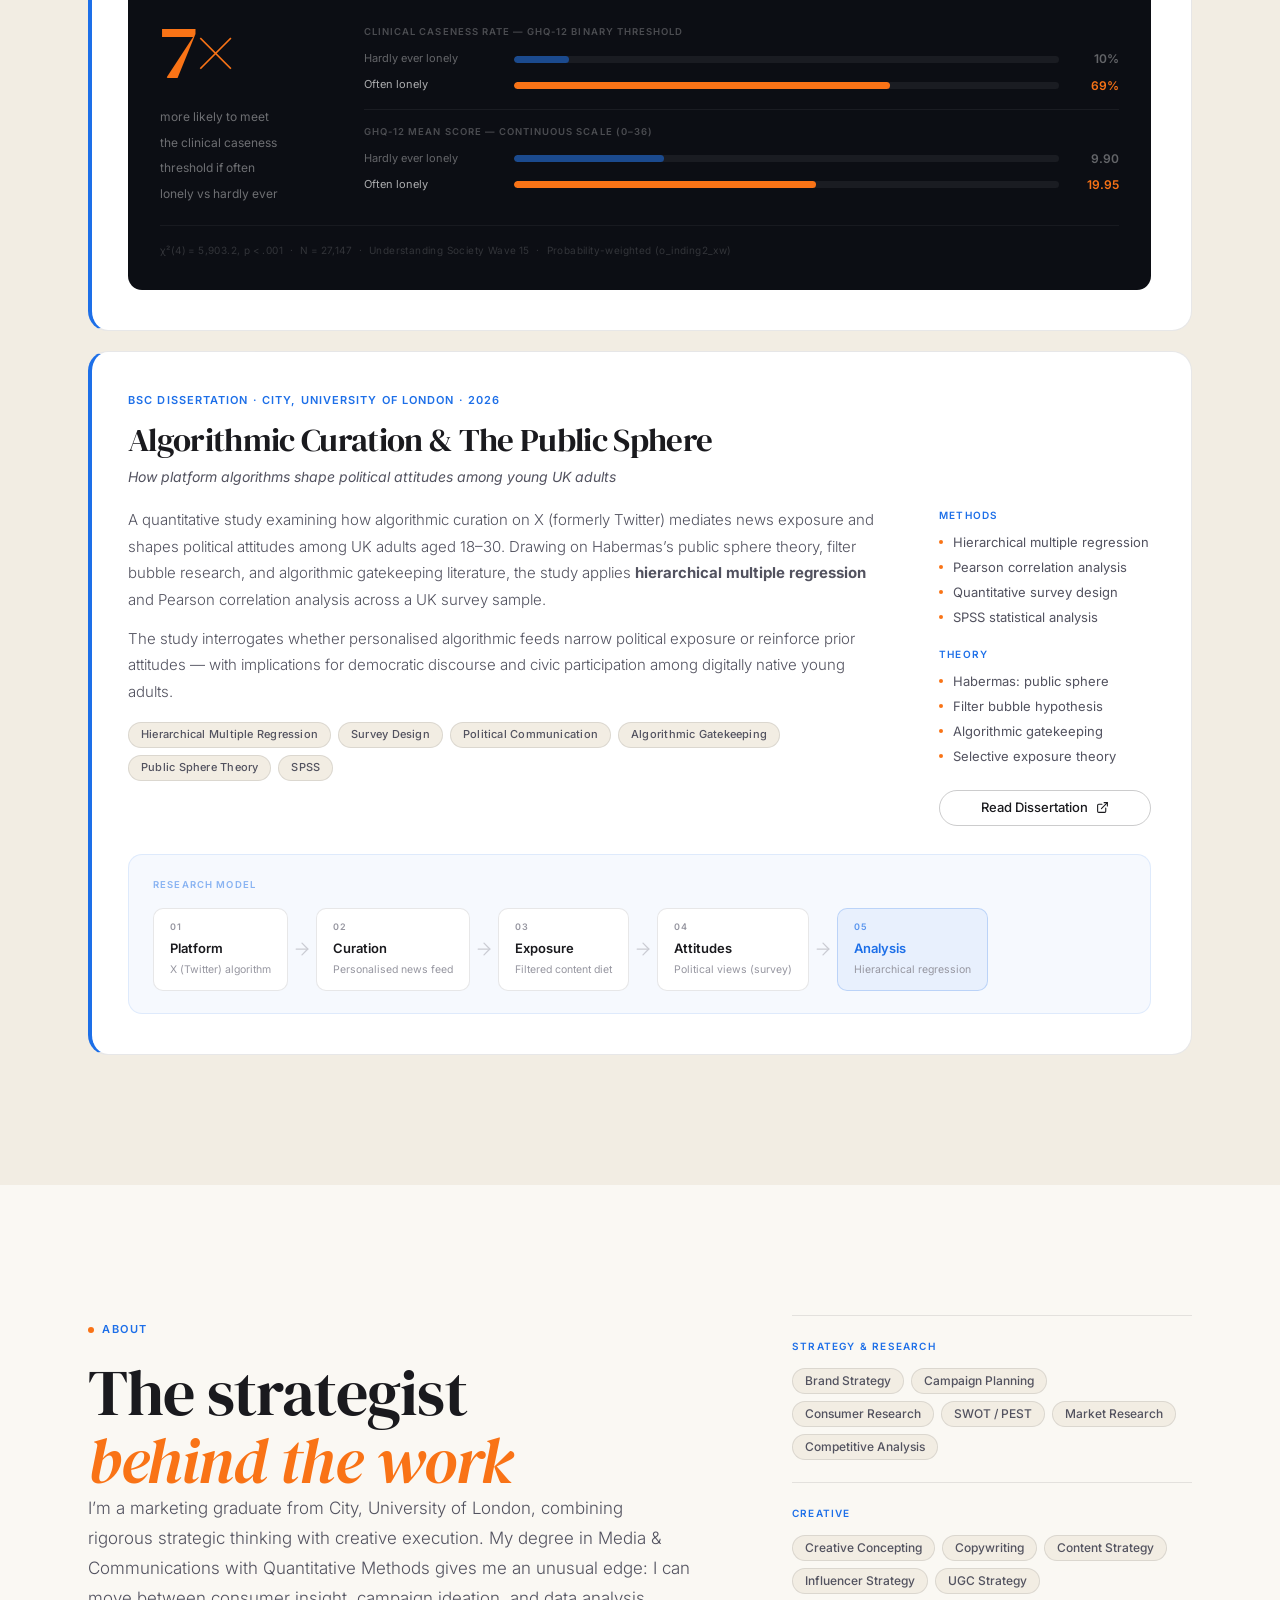
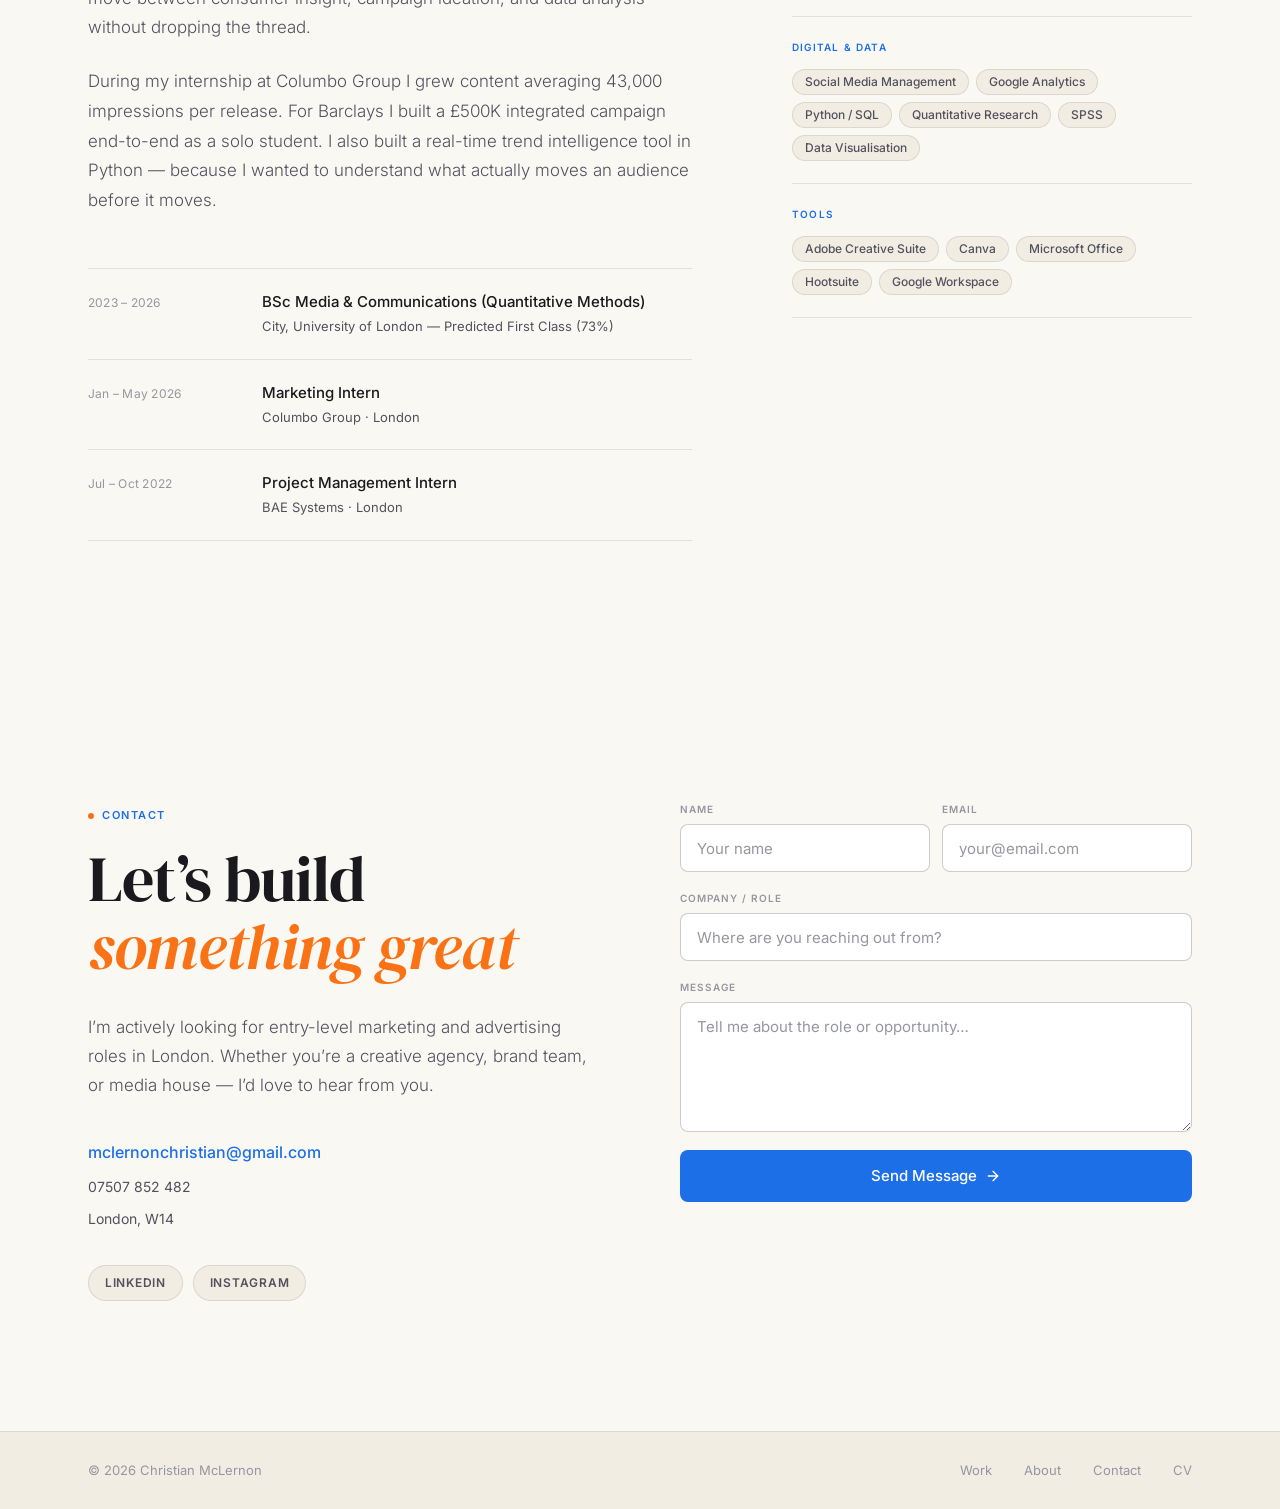
==== commit 70f2782b: "Add breathing room between contact heading and paragraph Co-Authored-By: Claude Sonnet 4.6 <noreply@" ====
--- a/index.html
+++ b/index.html
@@ -664,7 +664,7 @@
         <div class="contact-left">
           <span class="section-label reveal">Contact</span>
           <h2 class="section-title reveal">Let&rsquo;s build<br /><em>something great</em></h2>
-          <p class="contact-text reveal">
+          <p class="contact-text reveal" style="margin-top: 32px;">
             I&rsquo;m actively looking for entry-level marketing and advertising roles in London.
             Whether you&rsquo;re a creative agency, brand team, or media house &mdash; I&rsquo;d love to hear from you.
           </p>
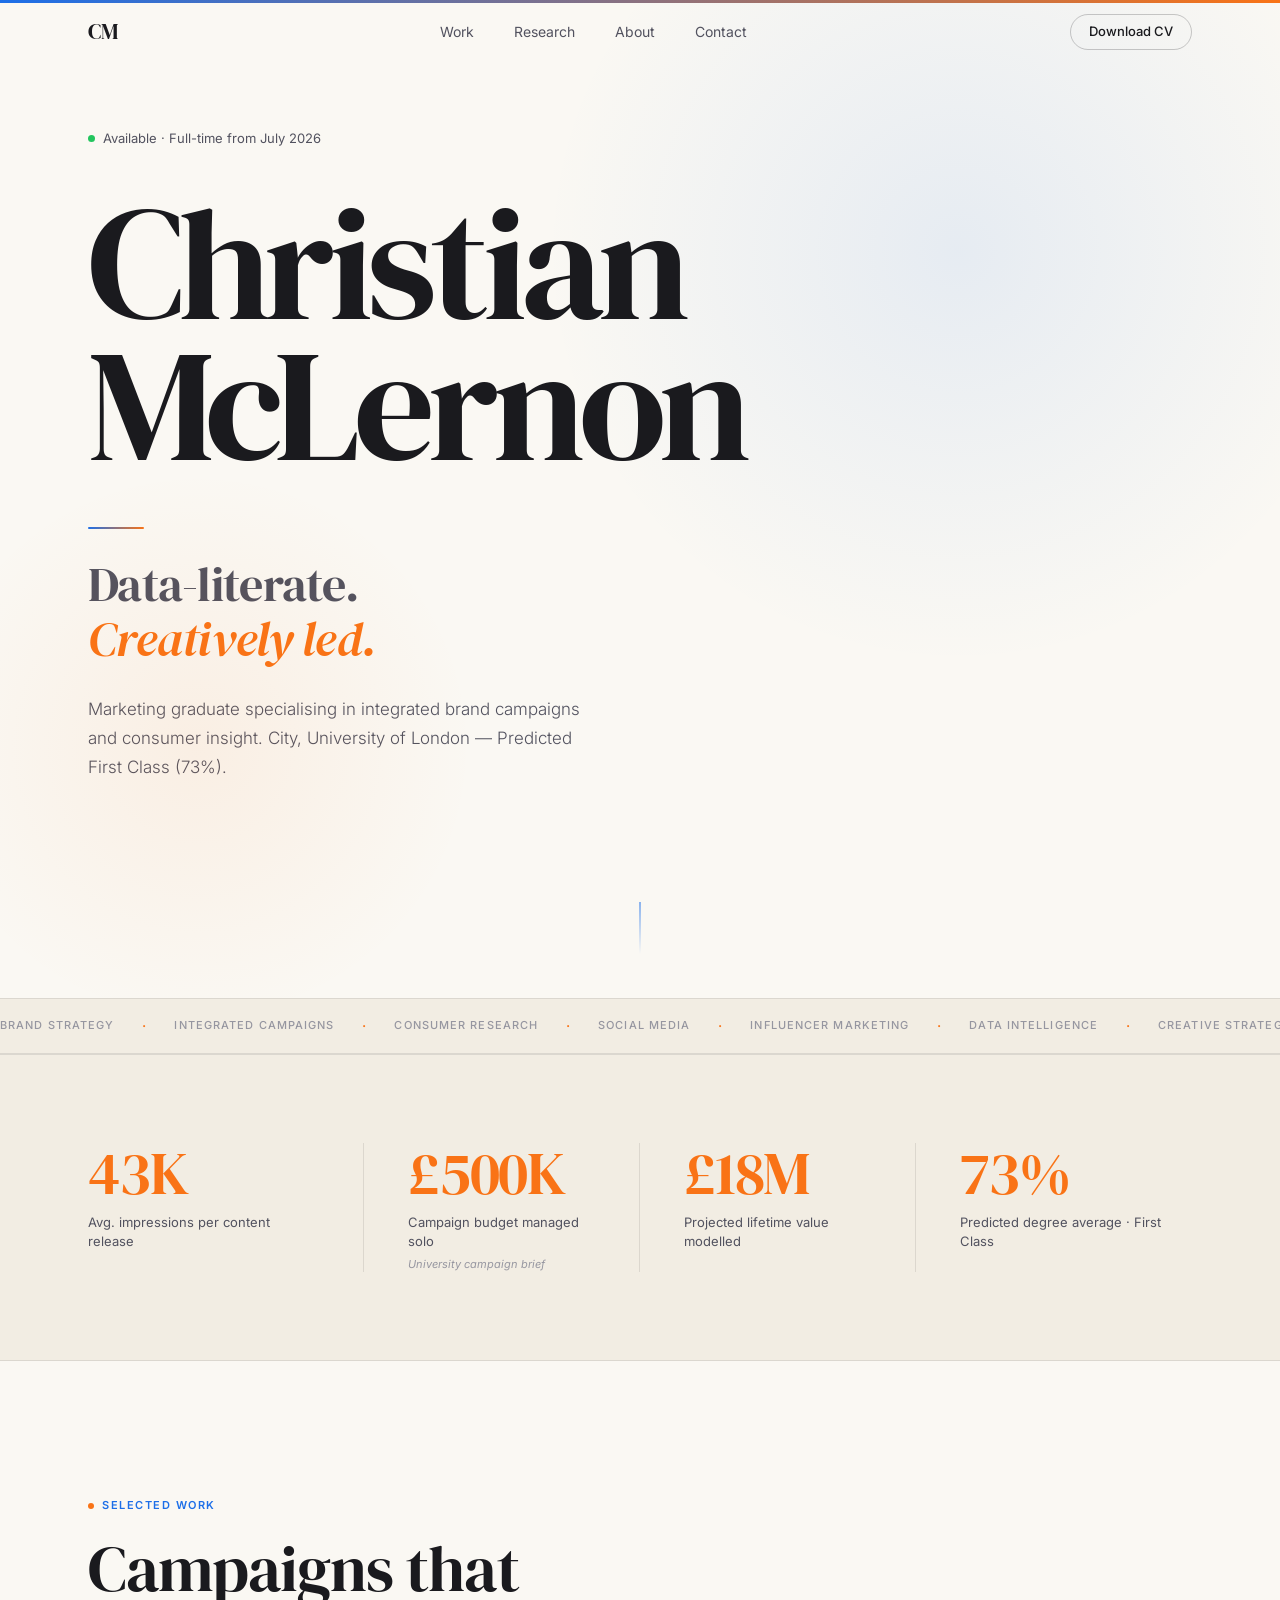
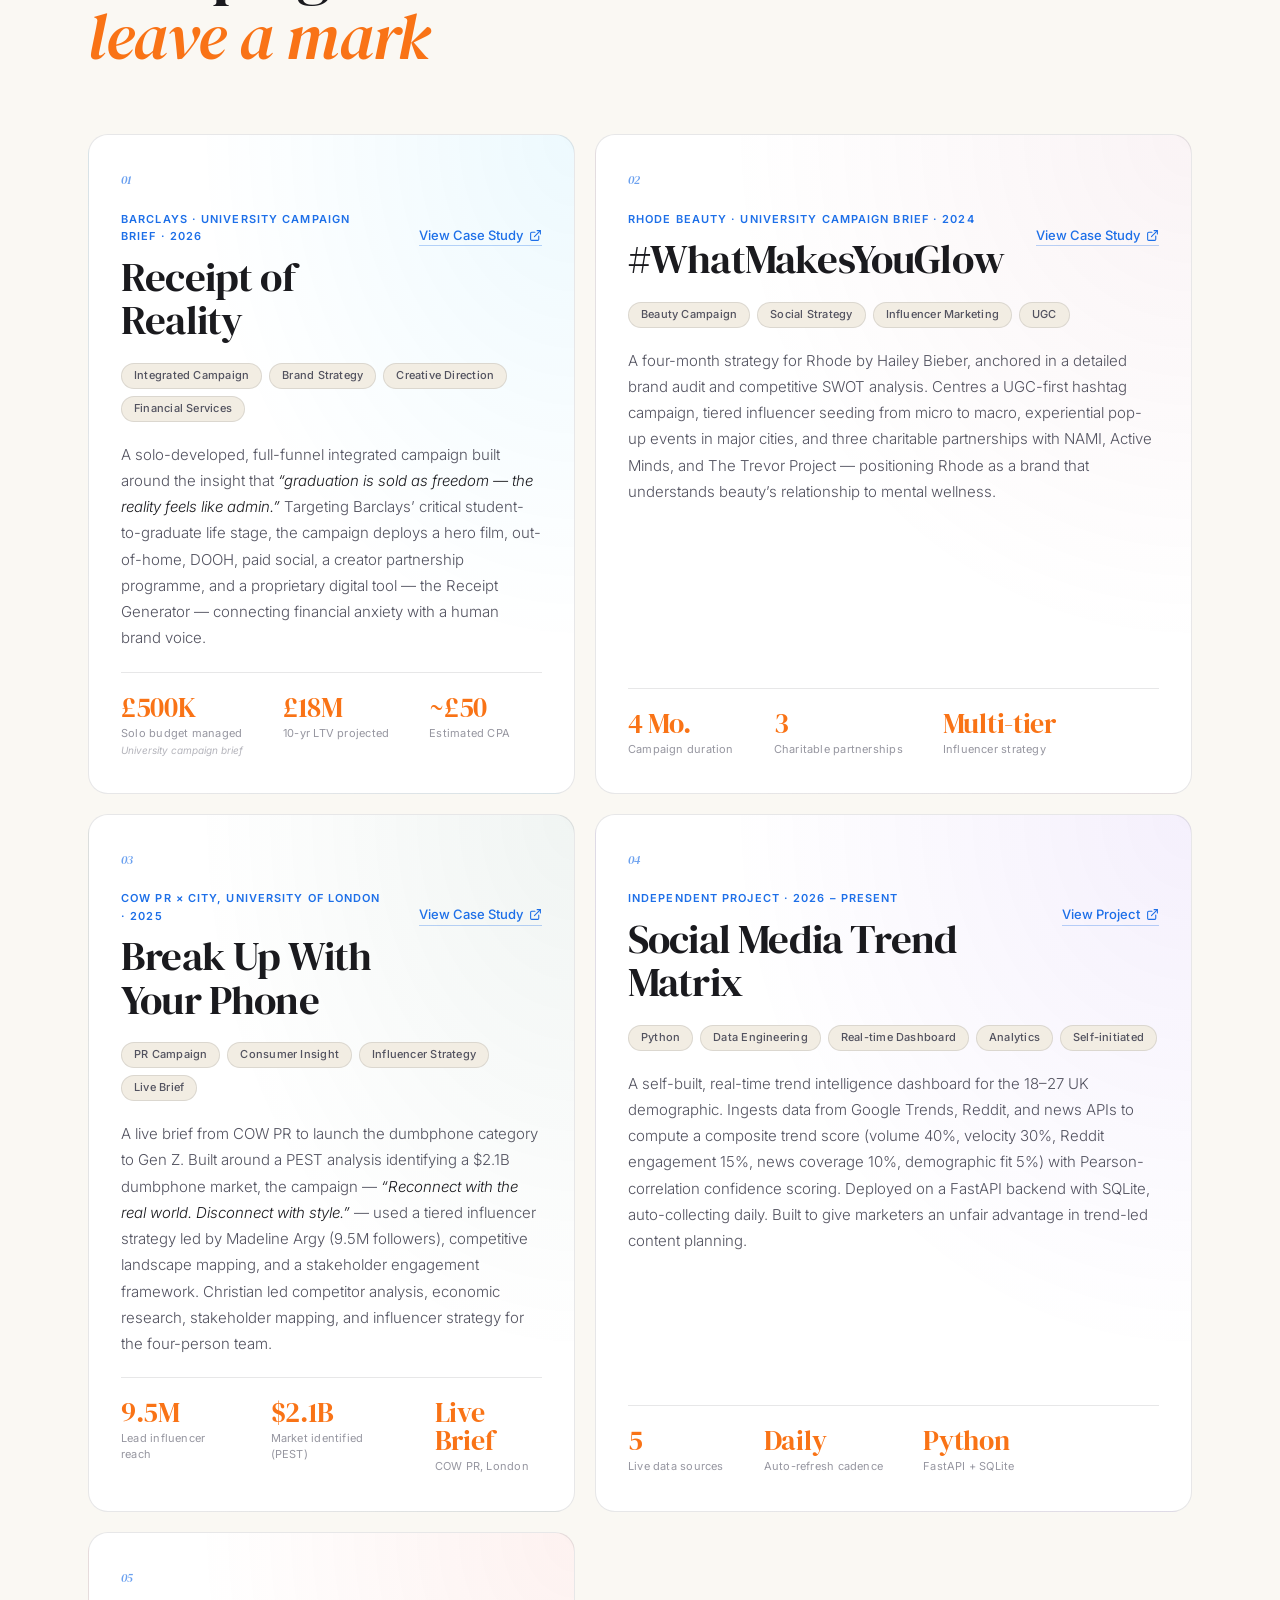
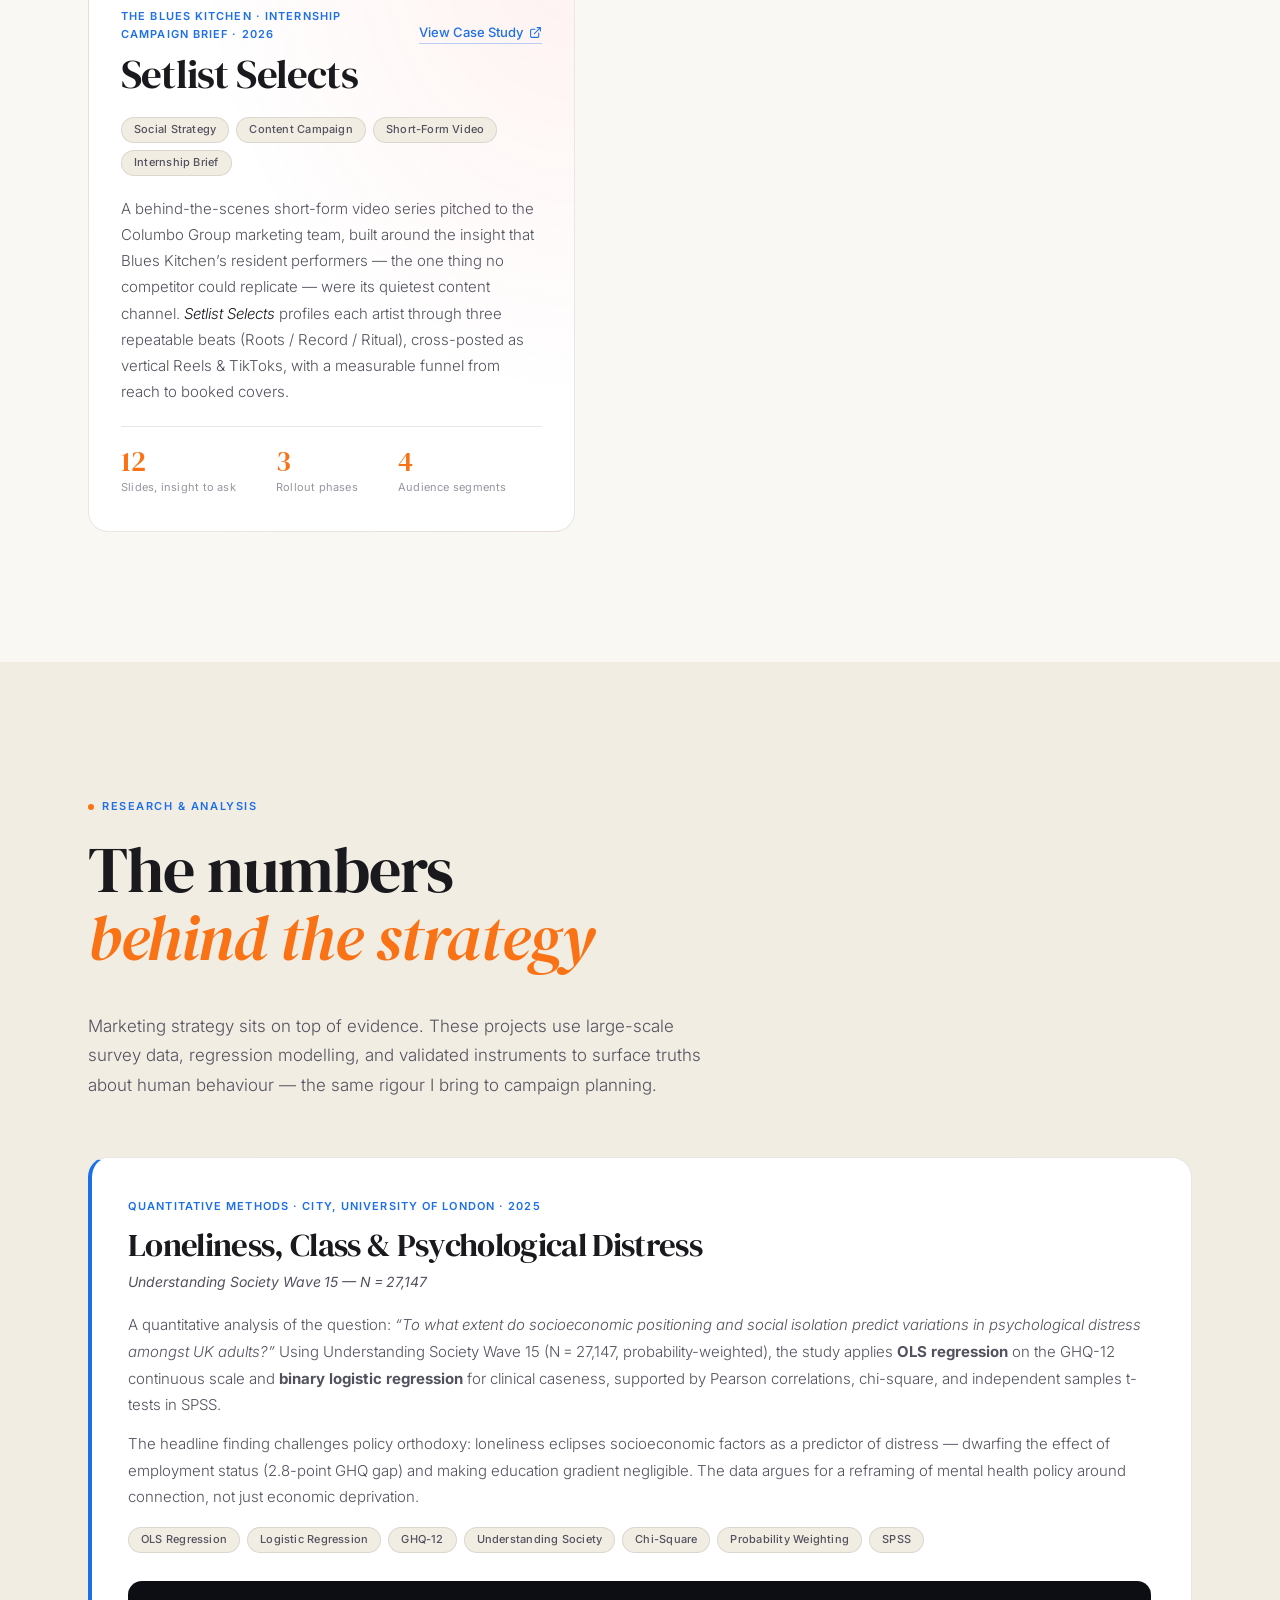
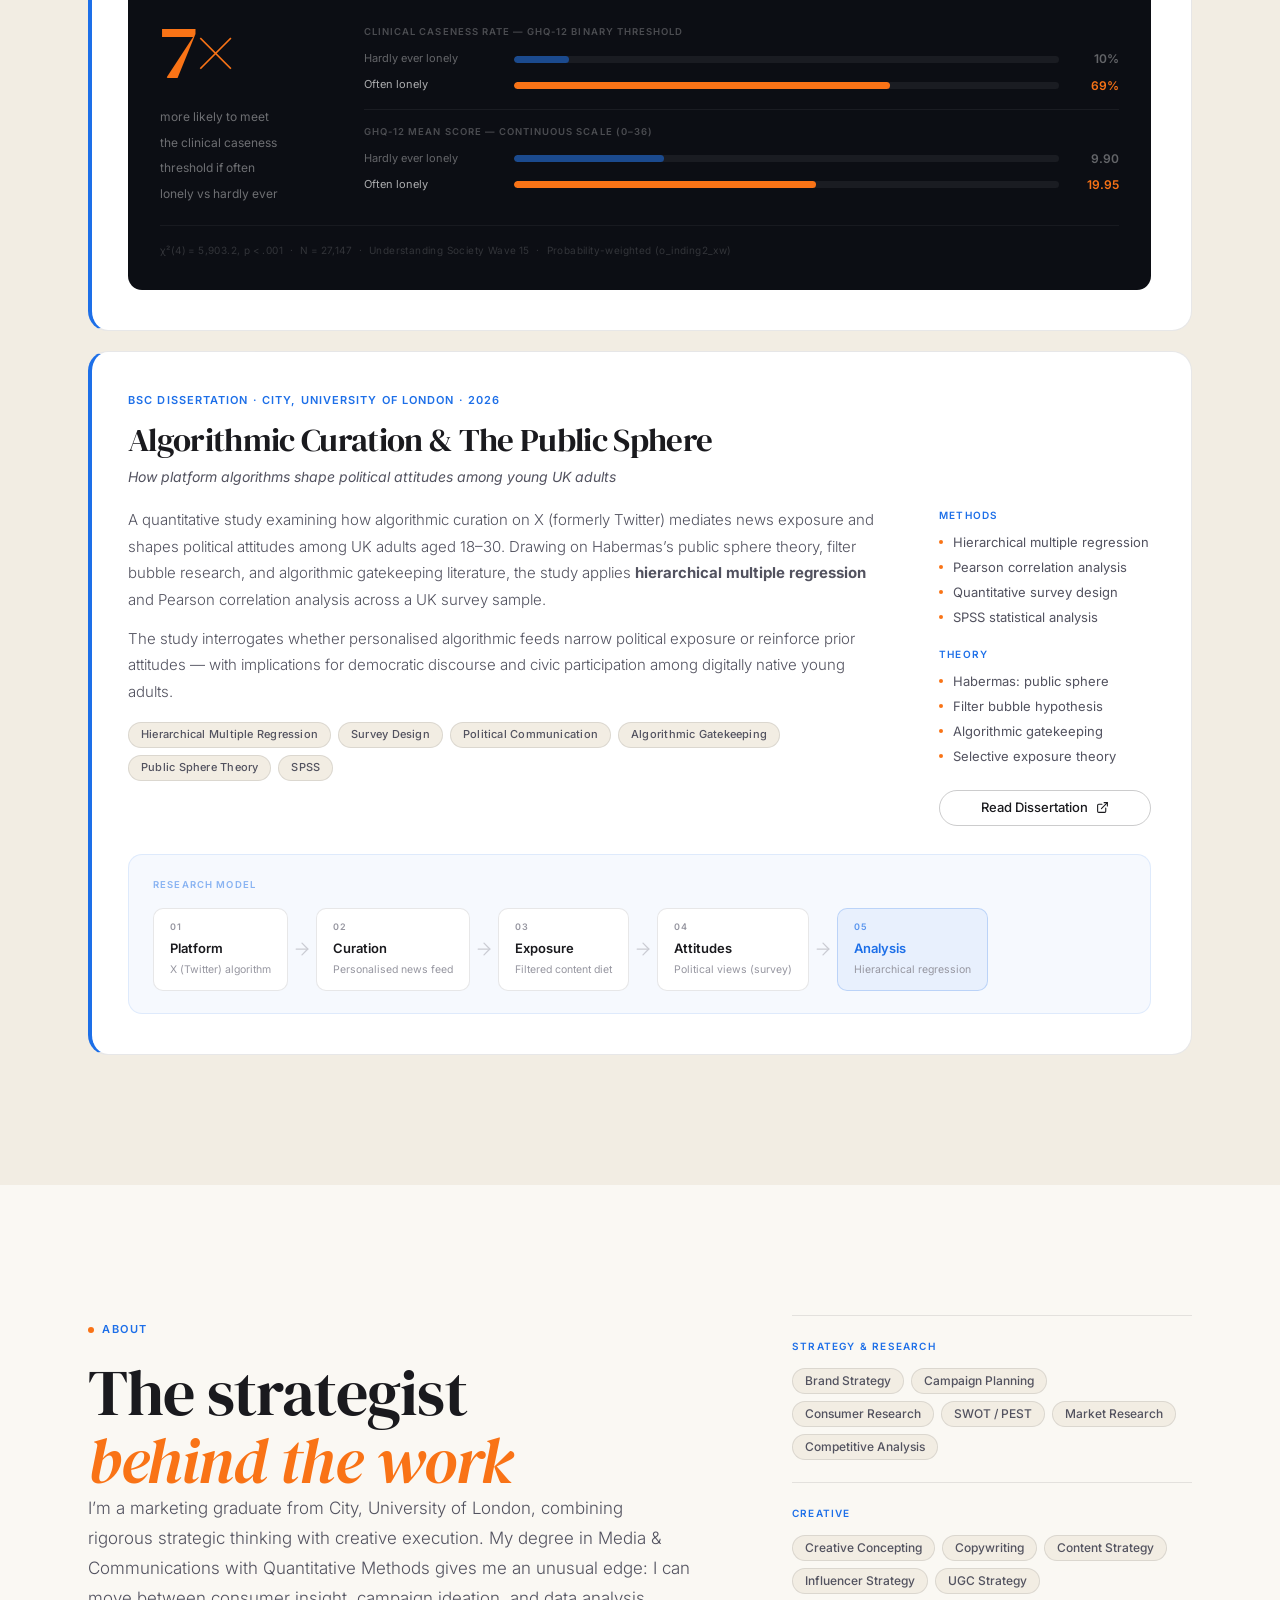
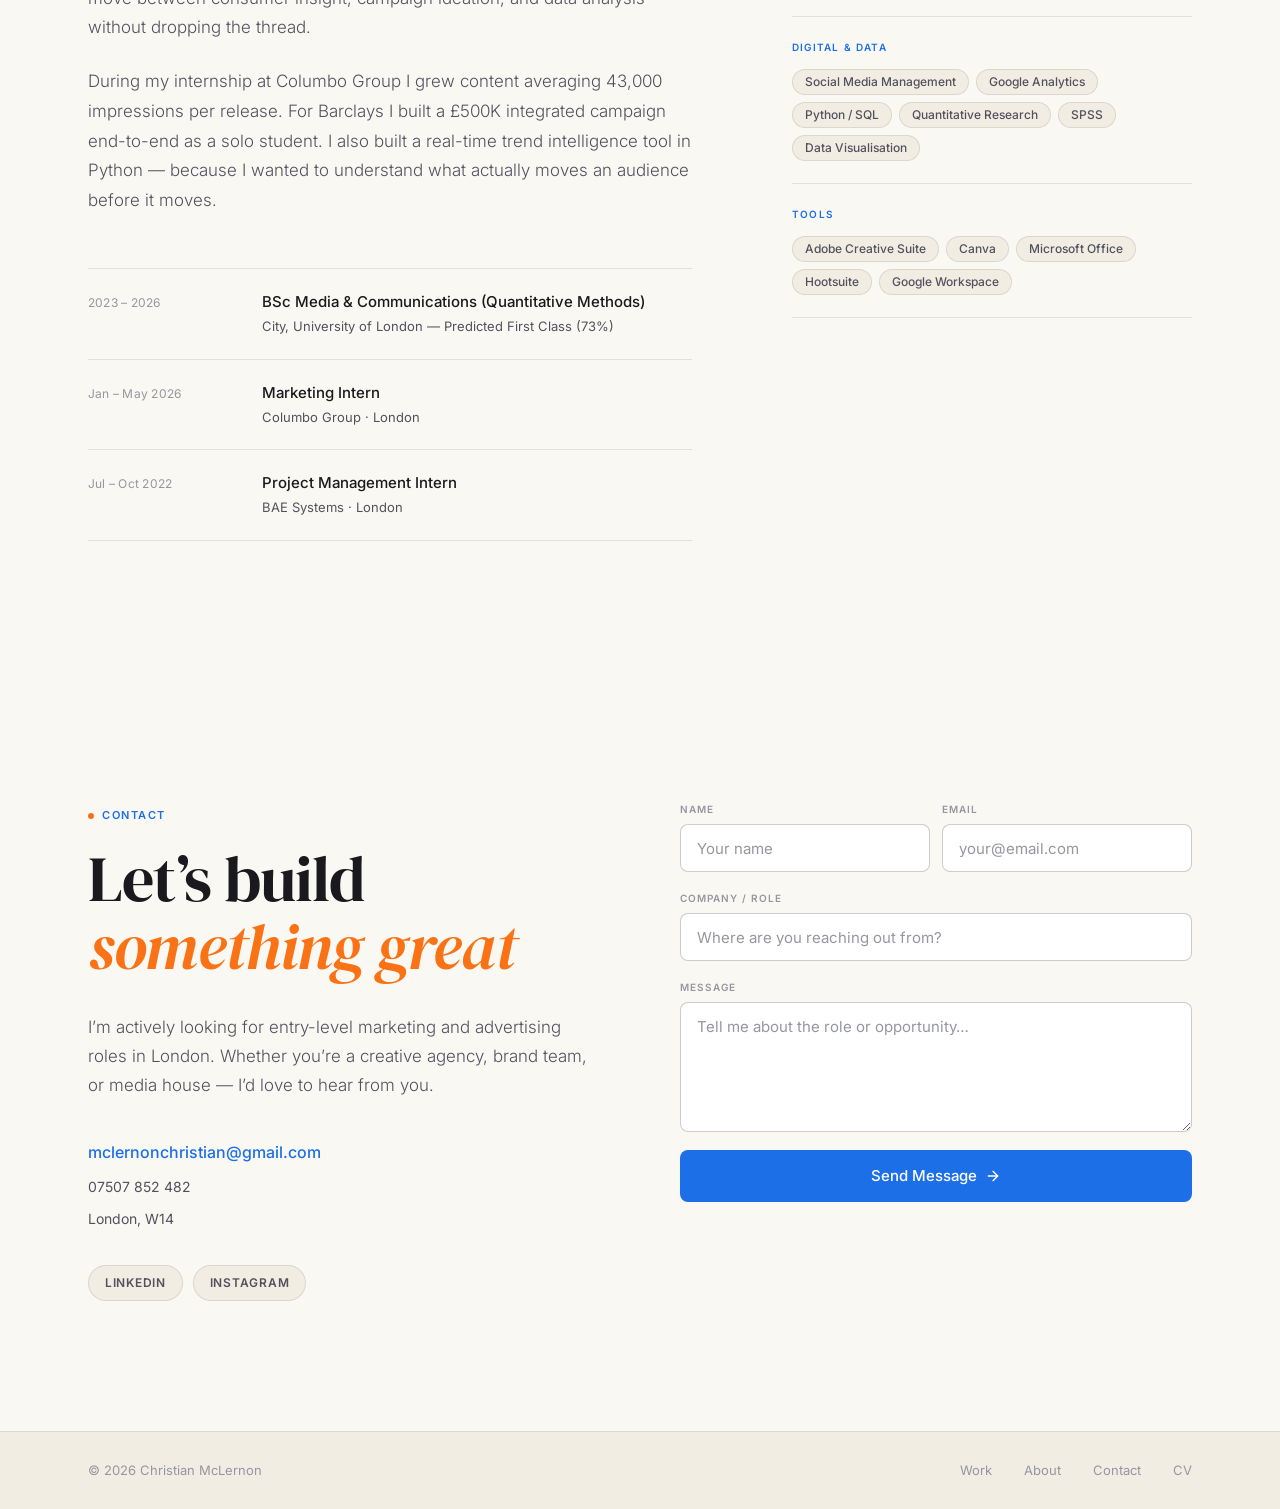
==== commit 14452a8a: "Add brand-matched gradients and hover shadows to project cards Each card gets a subtle radial glow f" ====
--- a/index.html
+++ b/index.html
@@ -12,6 +12,14 @@
   <link rel="preconnect" href="https://fonts.gstatic.com" crossorigin />
   <link href="https://fonts.googleapis.com/css2?family=DM+Serif+Display:ital@0;1&family=Inter:wght@300;400;500;600&display=swap" rel="stylesheet" />
   <link rel="stylesheet" href="css/styles.css" />
+  <style>
+    /* Per-project card hover shadows */
+    .project--barclays:hover  { box-shadow: 0 24px 64px rgba(0,174,239,.13)  !important; border-color: rgba(0,174,239,.22)  !important; }
+    .project--rhode:hover     { box-shadow: 0 24px 64px rgba(184,92,117,.13) !important; border-color: rgba(184,92,117,.22) !important; }
+    .project--cowpr:hover     { box-shadow: 0 24px 64px rgba(45,106,79,.13)  !important; border-color: rgba(45,106,79,.22)  !important; }
+    .project--matrix:hover    { box-shadow: 0 24px 64px rgba(109,40,217,.13) !important; border-color: rgba(109,40,217,.22) !important; }
+    .project--setlist:hover   { box-shadow: 0 24px 64px rgba(232,65,42,.13)  !important; border-color: rgba(232,65,42,.22)  !important; }
+  </style>
 </head>
 <body>
 
@@ -149,7 +157,7 @@
       <div class="work-list">
 
         <!-- 01 — Receipt of Reality -->
-        <article class="project reveal">
+        <article class="project project--barclays reveal" style="background: radial-gradient(ellipse at 100% 0%, rgba(0,174,239,.07) 0%, transparent 55%), #ffffff;">
           <div class="project-num">01</div>
           <div class="project-body">
             <div class="project-header">
@@ -194,7 +202,7 @@
         </article>
 
         <!-- 02 — #WhatMakesYouGlow -->
-        <article class="project reveal">
+        <article class="project project--rhode reveal" style="background: radial-gradient(ellipse at 100% 0%, rgba(184,92,117,.07) 0%, transparent 55%), #ffffff;">
           <div class="project-num">02</div>
           <div class="project-body">
             <div class="project-header">
@@ -237,7 +245,7 @@
         </article>
 
         <!-- 03 — Break Up With Your Phone -->
-        <article class="project reveal">
+        <article class="project project--cowpr reveal" style="background: radial-gradient(ellipse at 100% 0%, rgba(45,106,79,.07) 0%, transparent 55%), #ffffff;">
           <div class="project-num">03</div>
           <div class="project-body">
             <div class="project-header">
@@ -282,7 +290,7 @@
         </article>
 
         <!-- 04 — Trend Matrix -->
-        <article class="project reveal">
+        <article class="project project--matrix reveal" style="background: radial-gradient(ellipse at 100% 0%, rgba(109,40,217,.07) 0%, transparent 55%), #ffffff;">
           <div class="project-num">04</div>
           <div class="project-body">
             <div class="project-header">
@@ -327,7 +335,7 @@
         </article>
 
         <!-- 05 — Setlist Selects -->
-        <article class="project reveal">
+        <article class="project project--setlist reveal" style="background: radial-gradient(ellipse at 100% 0%, rgba(232,65,42,.07) 0%, transparent 55%), #ffffff;">
           <div class="project-num">05</div>
           <div class="project-body">
             <div class="project-header">
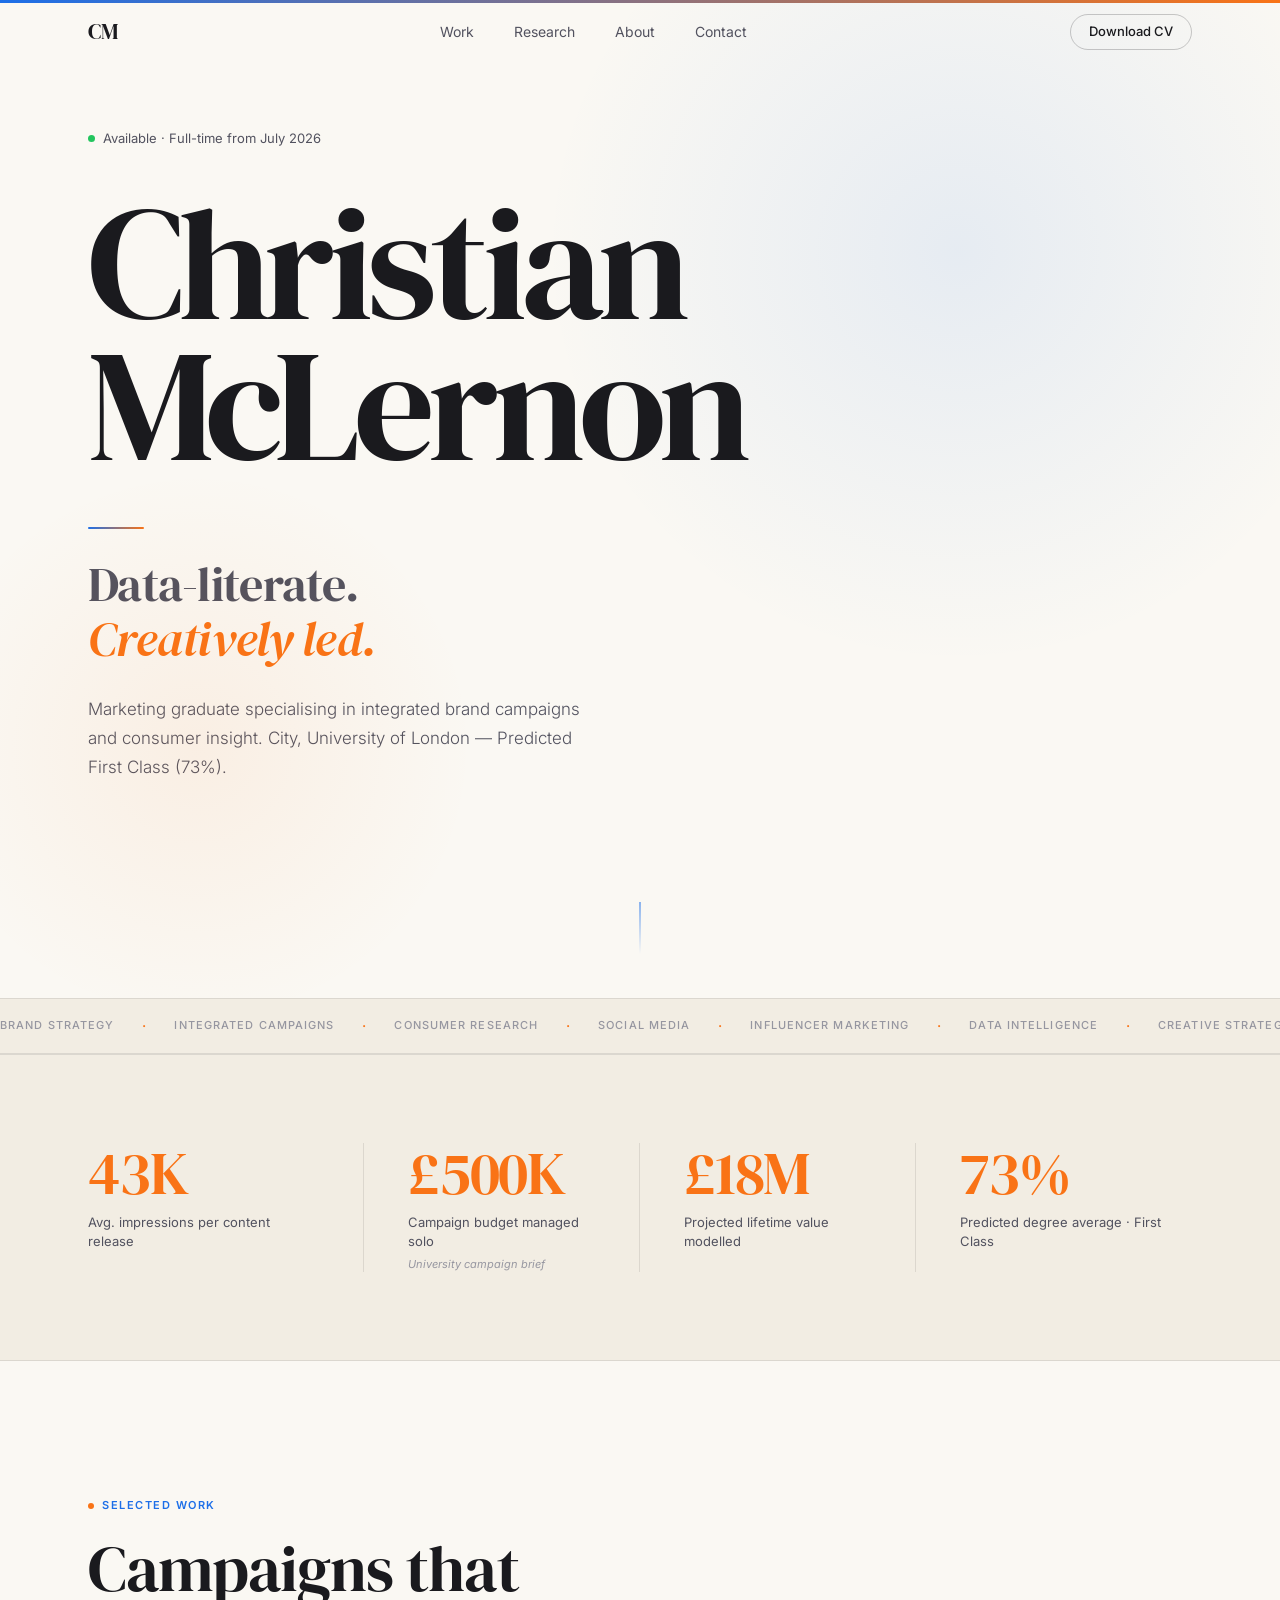
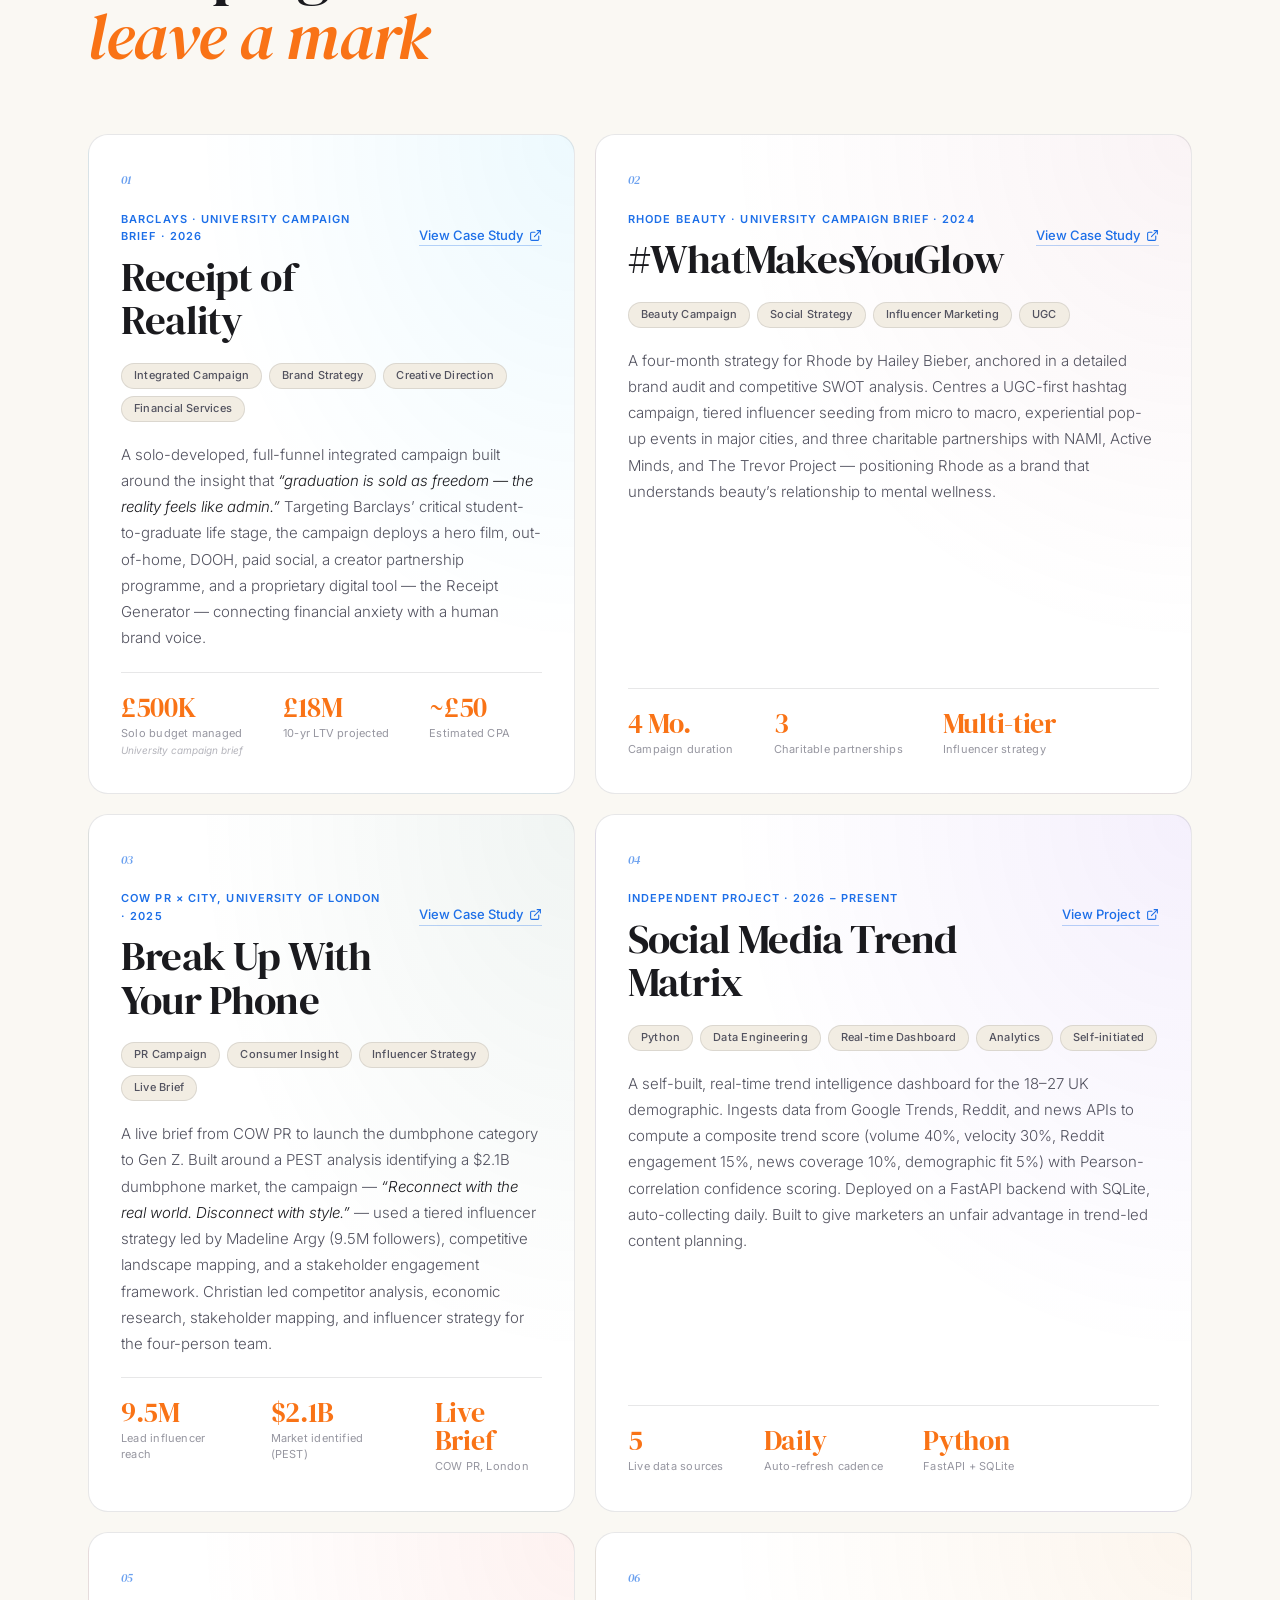
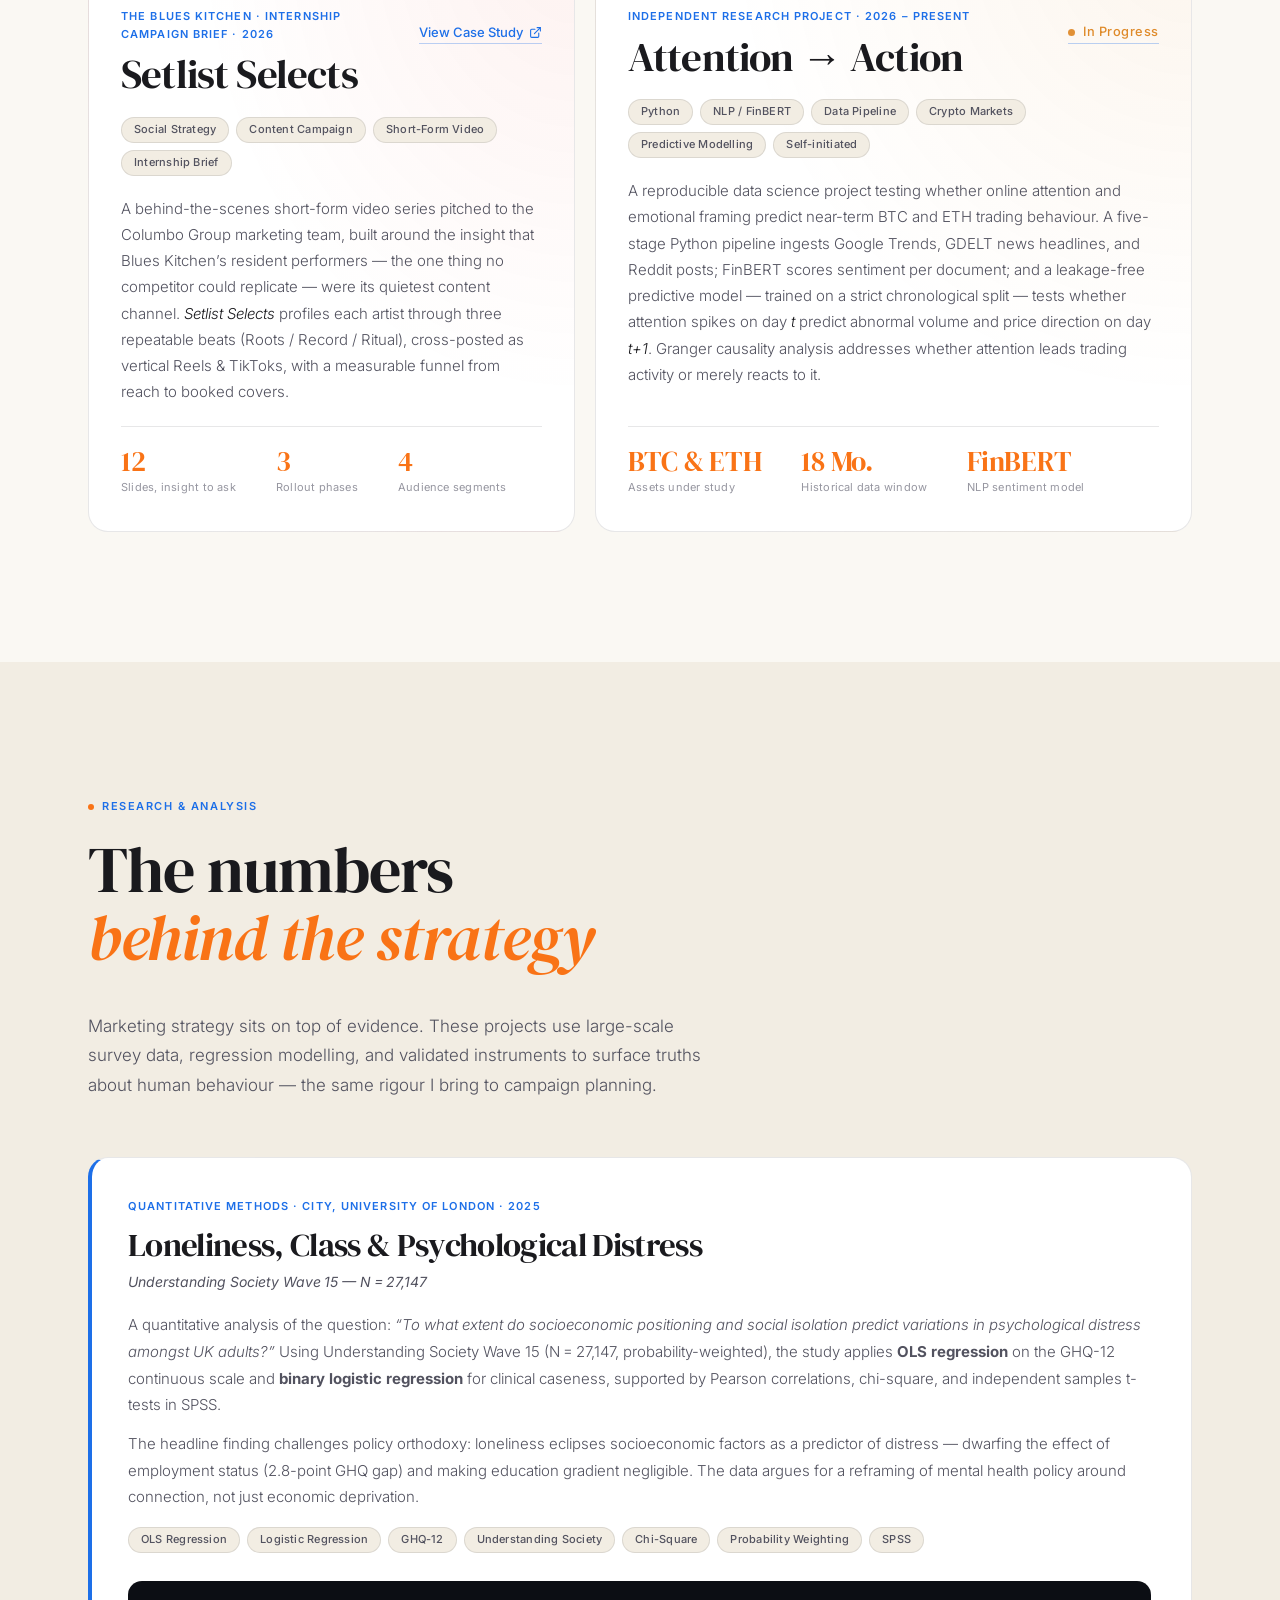
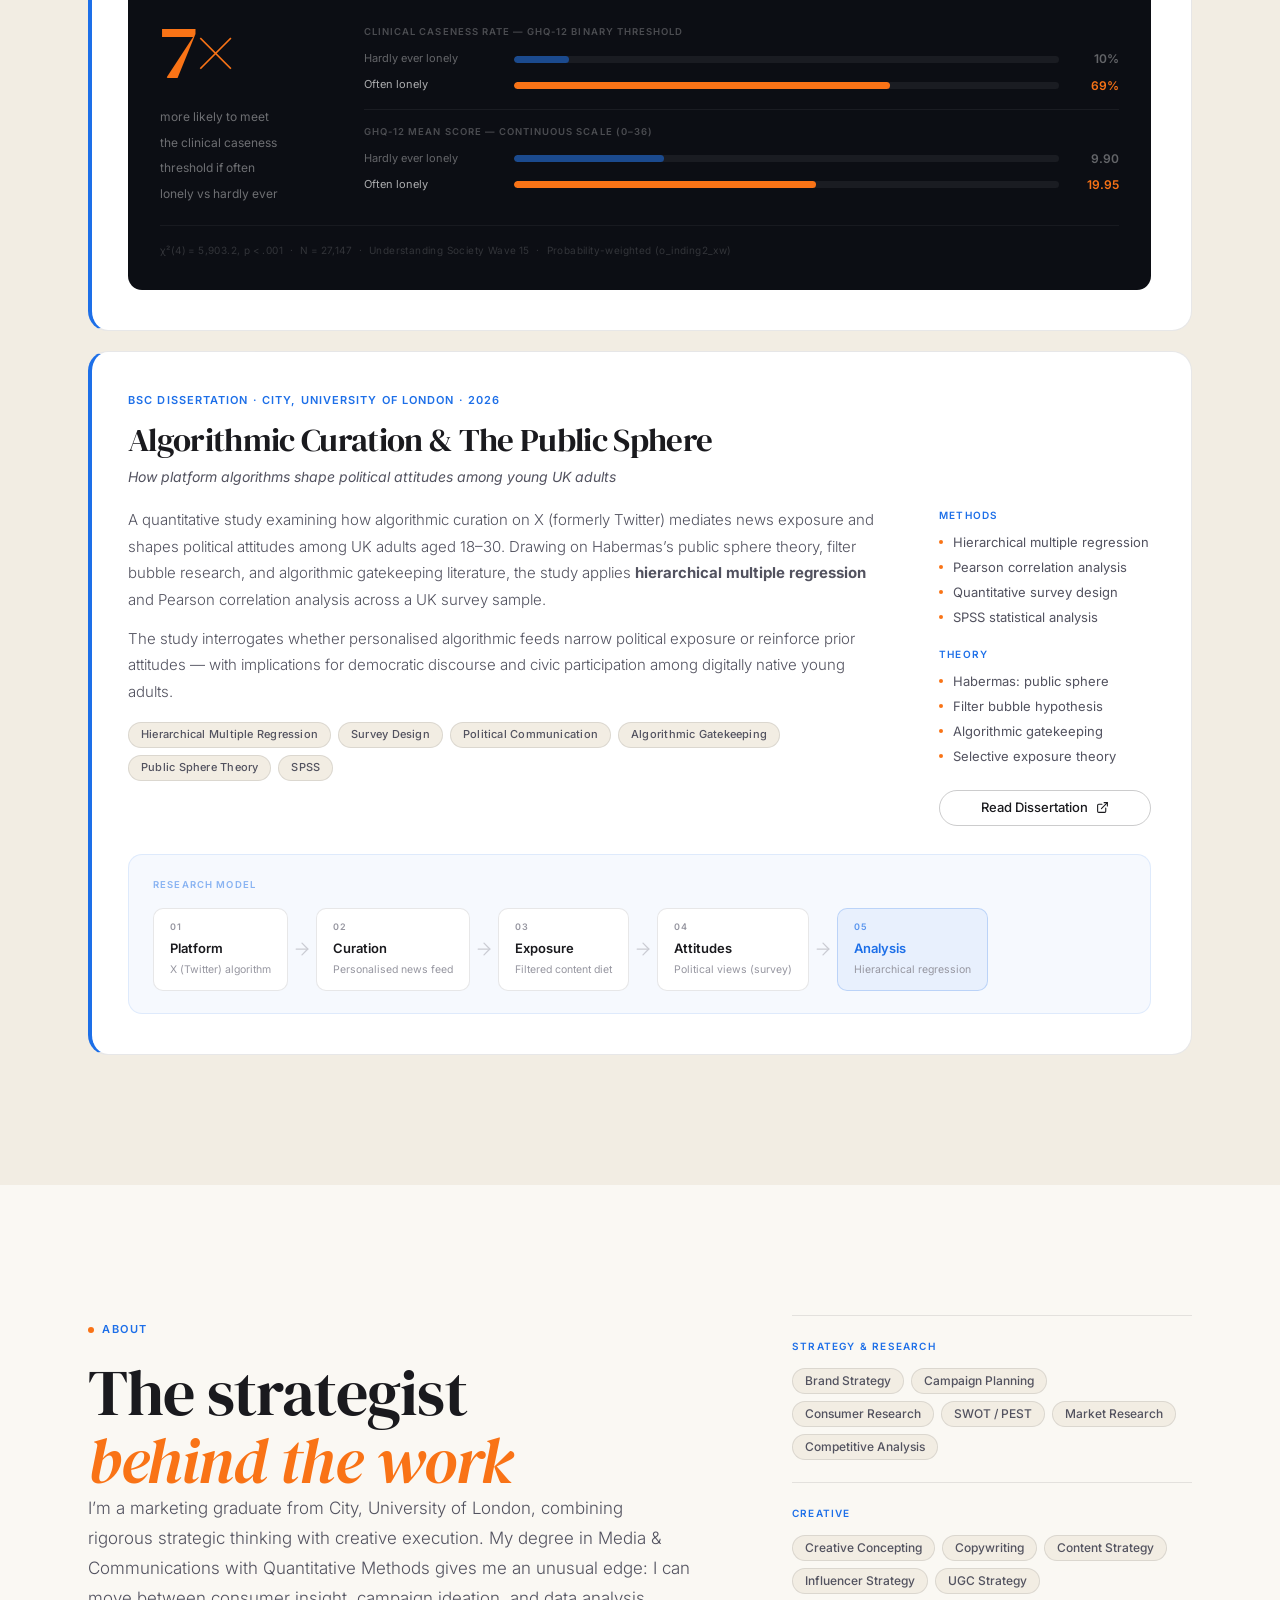
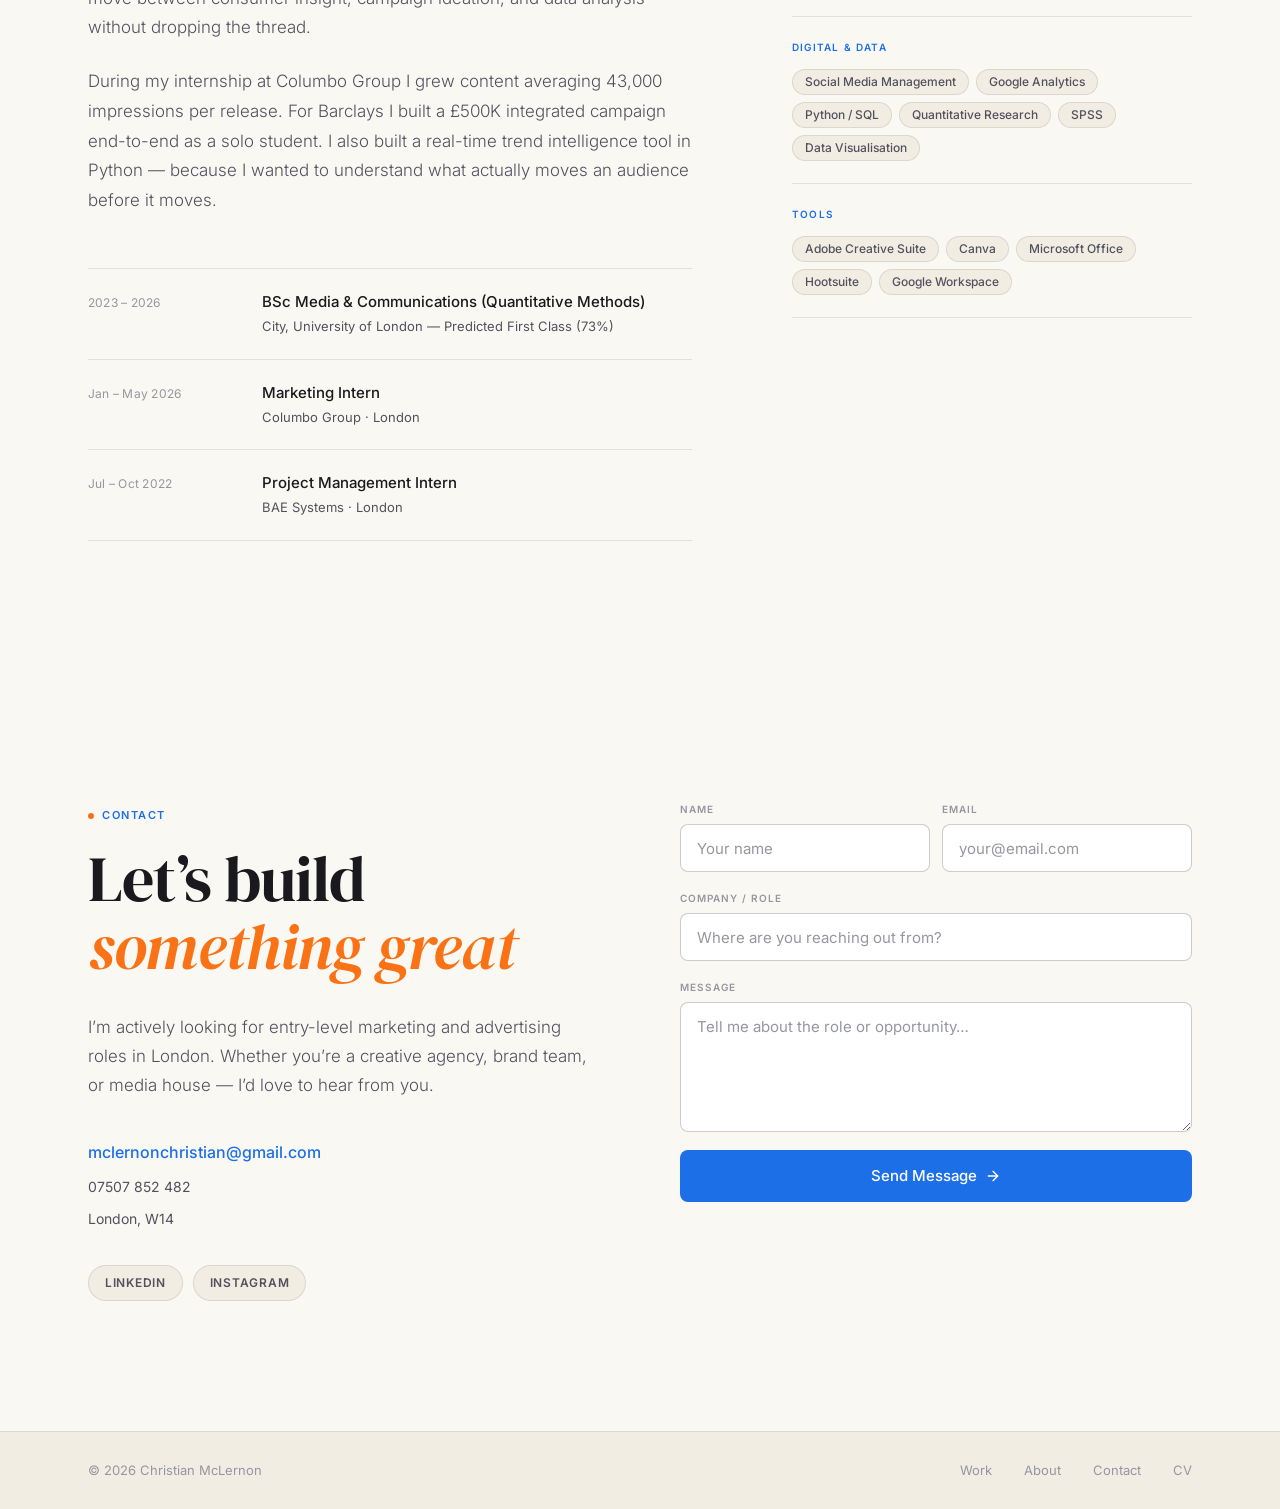
==== commit d4212c75: "Add Attention → Action as project 06 in work grid (in-progress) Co-Authored-By: Claude Sonnet 4.6 <n" ====
--- a/index.html
+++ b/index.html
@@ -19,6 +19,8 @@
     .project--cowpr:hover     { box-shadow: 0 24px 64px rgba(45,106,79,.13)  !important; border-color: rgba(45,106,79,.22)  !important; }
     .project--matrix:hover    { box-shadow: 0 24px 64px rgba(109,40,217,.13) !important; border-color: rgba(109,40,217,.22) !important; }
     .project--setlist:hover   { box-shadow: 0 24px 64px rgba(232,65,42,.13)  !important; border-color: rgba(232,65,42,.22)  !important; }
+    .project--atoa:hover      { box-shadow: 0 24px 64px rgba(217,119,6,.13)   !important; border-color: rgba(217,119,6,.22)   !important; }
+    @keyframes pulse { 0%, 100% { opacity: 1; transform: scale(1); } 50% { opacity: 0.5; transform: scale(0.85); } }
   </style>
 </head>
 <body>
@@ -373,6 +375,53 @@
               <div class="metric">
                 <span class="metric-value">4</span>
                 <span class="metric-label">Audience segments</span>
+              </div>
+            </div>
+          </div>
+        </article>
+
+        <!-- 06 — Attention → Action -->
+        <article class="project project--atoa reveal" style="background: radial-gradient(ellipse at 100% 0%, rgba(217,119,6,.07) 0%, transparent 55%), #ffffff;">
+          <div class="project-num">06</div>
+          <div class="project-body">
+            <div class="project-header">
+              <div>
+                <div class="project-client">Independent Research Project &middot; 2026 &ndash; Present</div>
+                <h3 class="project-title">Attention &rarr; Action</h3>
+              </div>
+              <span class="project-cta" style="display:inline-flex; align-items:center; gap:8px; color: rgba(217,119,6,.85); font-size: 0.8rem; font-weight: 500; letter-spacing: 0.04em; cursor: default;">
+                <span style="width:7px; height:7px; border-radius:50%; background: rgba(217,119,6,.8); animation: pulse 2s infinite;"></span>
+                In Progress
+              </span>
+            </div>
+            <div class="project-tags">
+              <span class="tag">Python</span>
+              <span class="tag">NLP / FinBERT</span>
+              <span class="tag">Data Pipeline</span>
+              <span class="tag">Crypto Markets</span>
+              <span class="tag">Predictive Modelling</span>
+              <span class="tag">Self-initiated</span>
+            </div>
+            <p class="project-desc">
+              A reproducible data science project testing whether online attention and emotional framing predict
+              near-term BTC and ETH trading behaviour. A five-stage Python pipeline ingests Google Trends,
+              GDELT news headlines, and Reddit posts; FinBERT scores sentiment per document; and a leakage-free
+              predictive model &mdash; trained on a strict chronological split &mdash; tests whether attention
+              spikes on day <em>t</em> predict abnormal volume and price direction on day <em>t+1</em>.
+              Granger causality analysis addresses whether attention leads trading activity or merely reacts to it.
+            </p>
+            <div class="project-metrics">
+              <div class="metric">
+                <span class="metric-value">BTC &amp; ETH</span>
+                <span class="metric-label">Assets under study</span>
+              </div>
+              <div class="metric">
+                <span class="metric-value">18 Mo.</span>
+                <span class="metric-label">Historical data window</span>
+              </div>
+              <div class="metric">
+                <span class="metric-value">FinBERT</span>
+                <span class="metric-label">NLP sentiment model</span>
               </div>
             </div>
           </div>
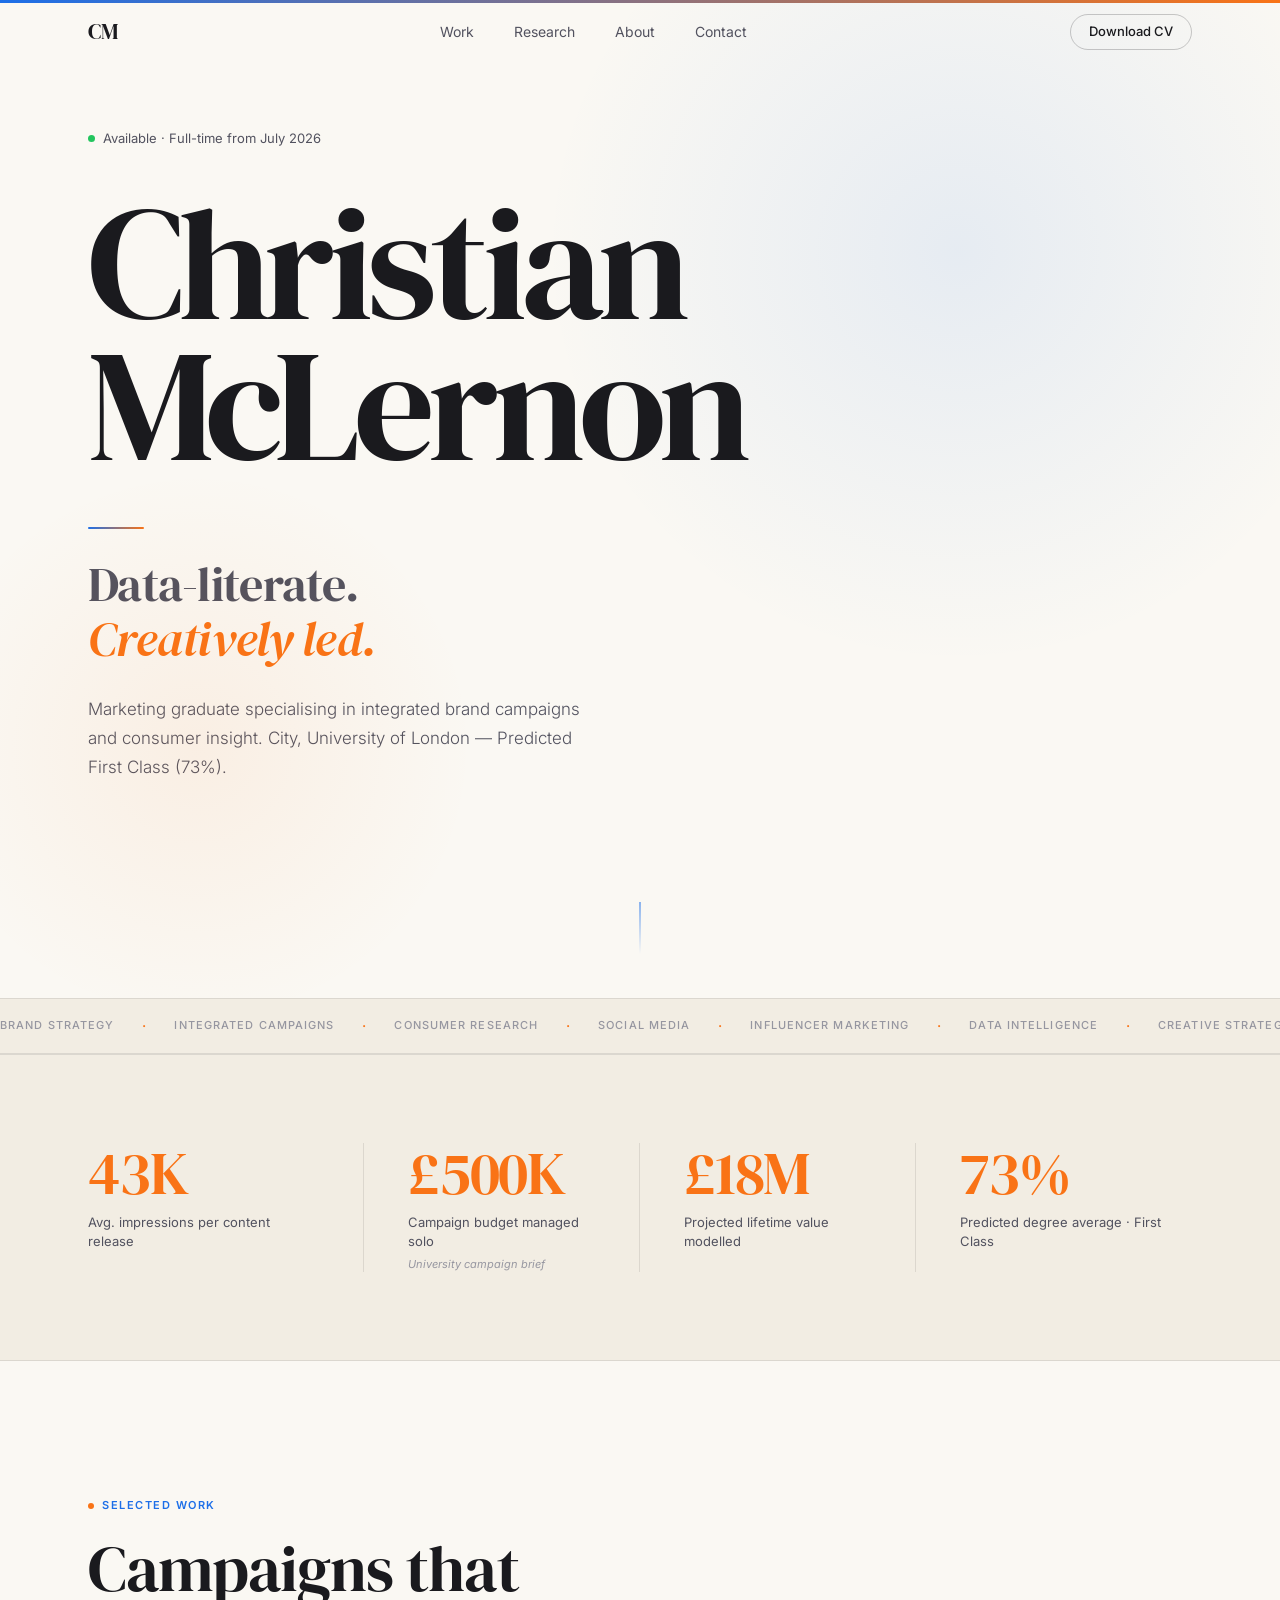
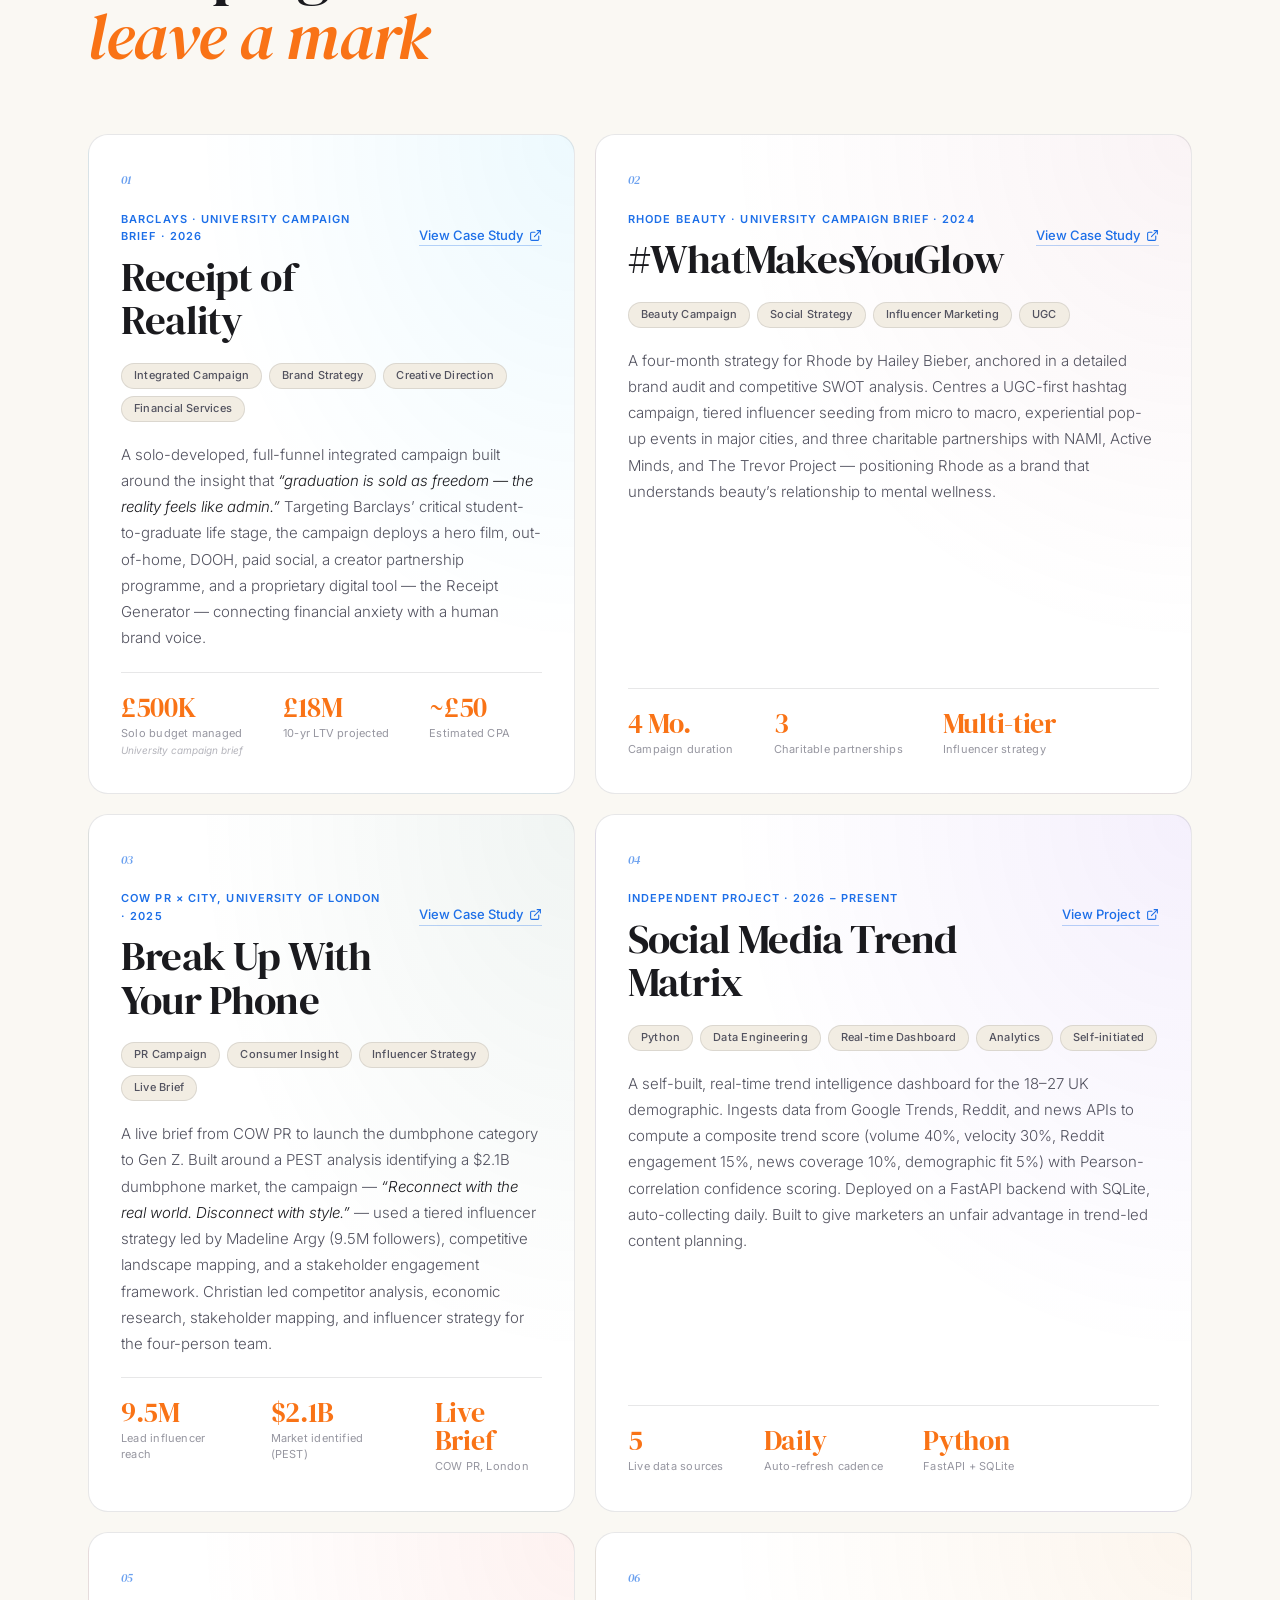
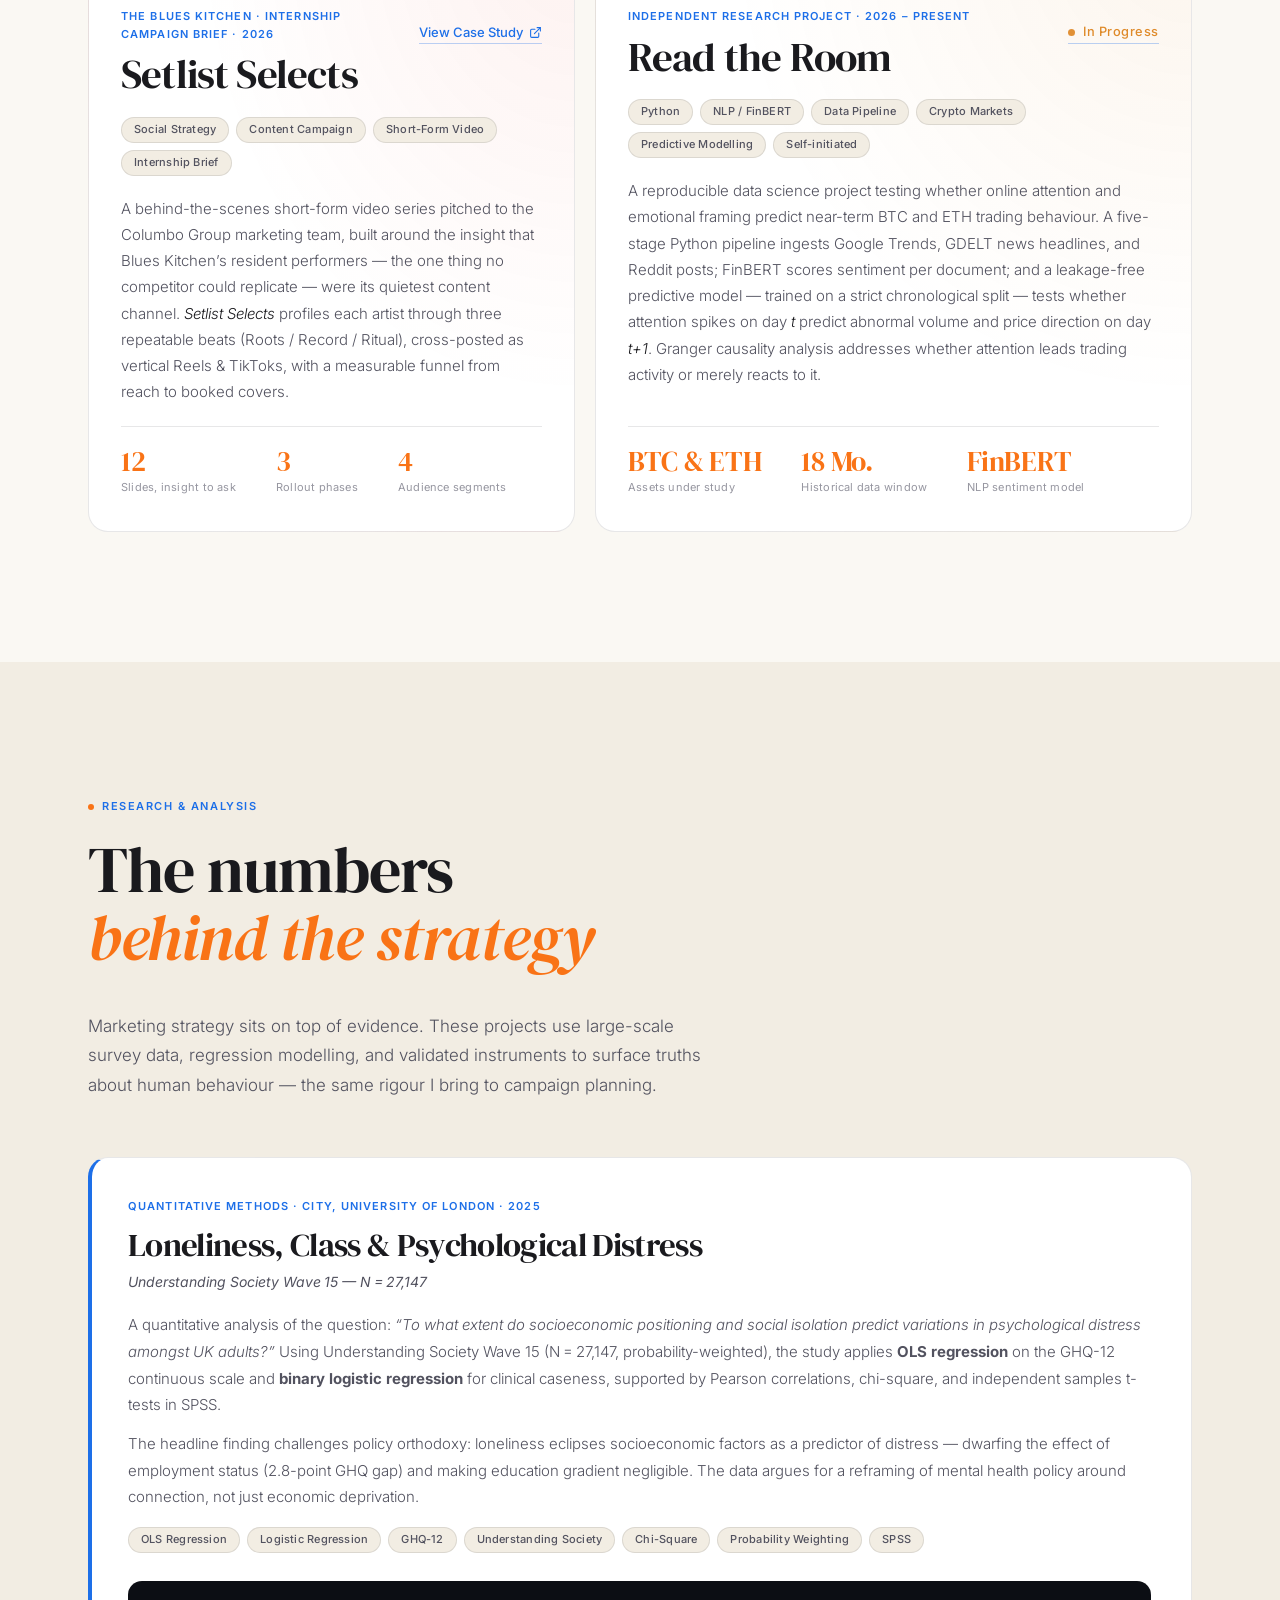
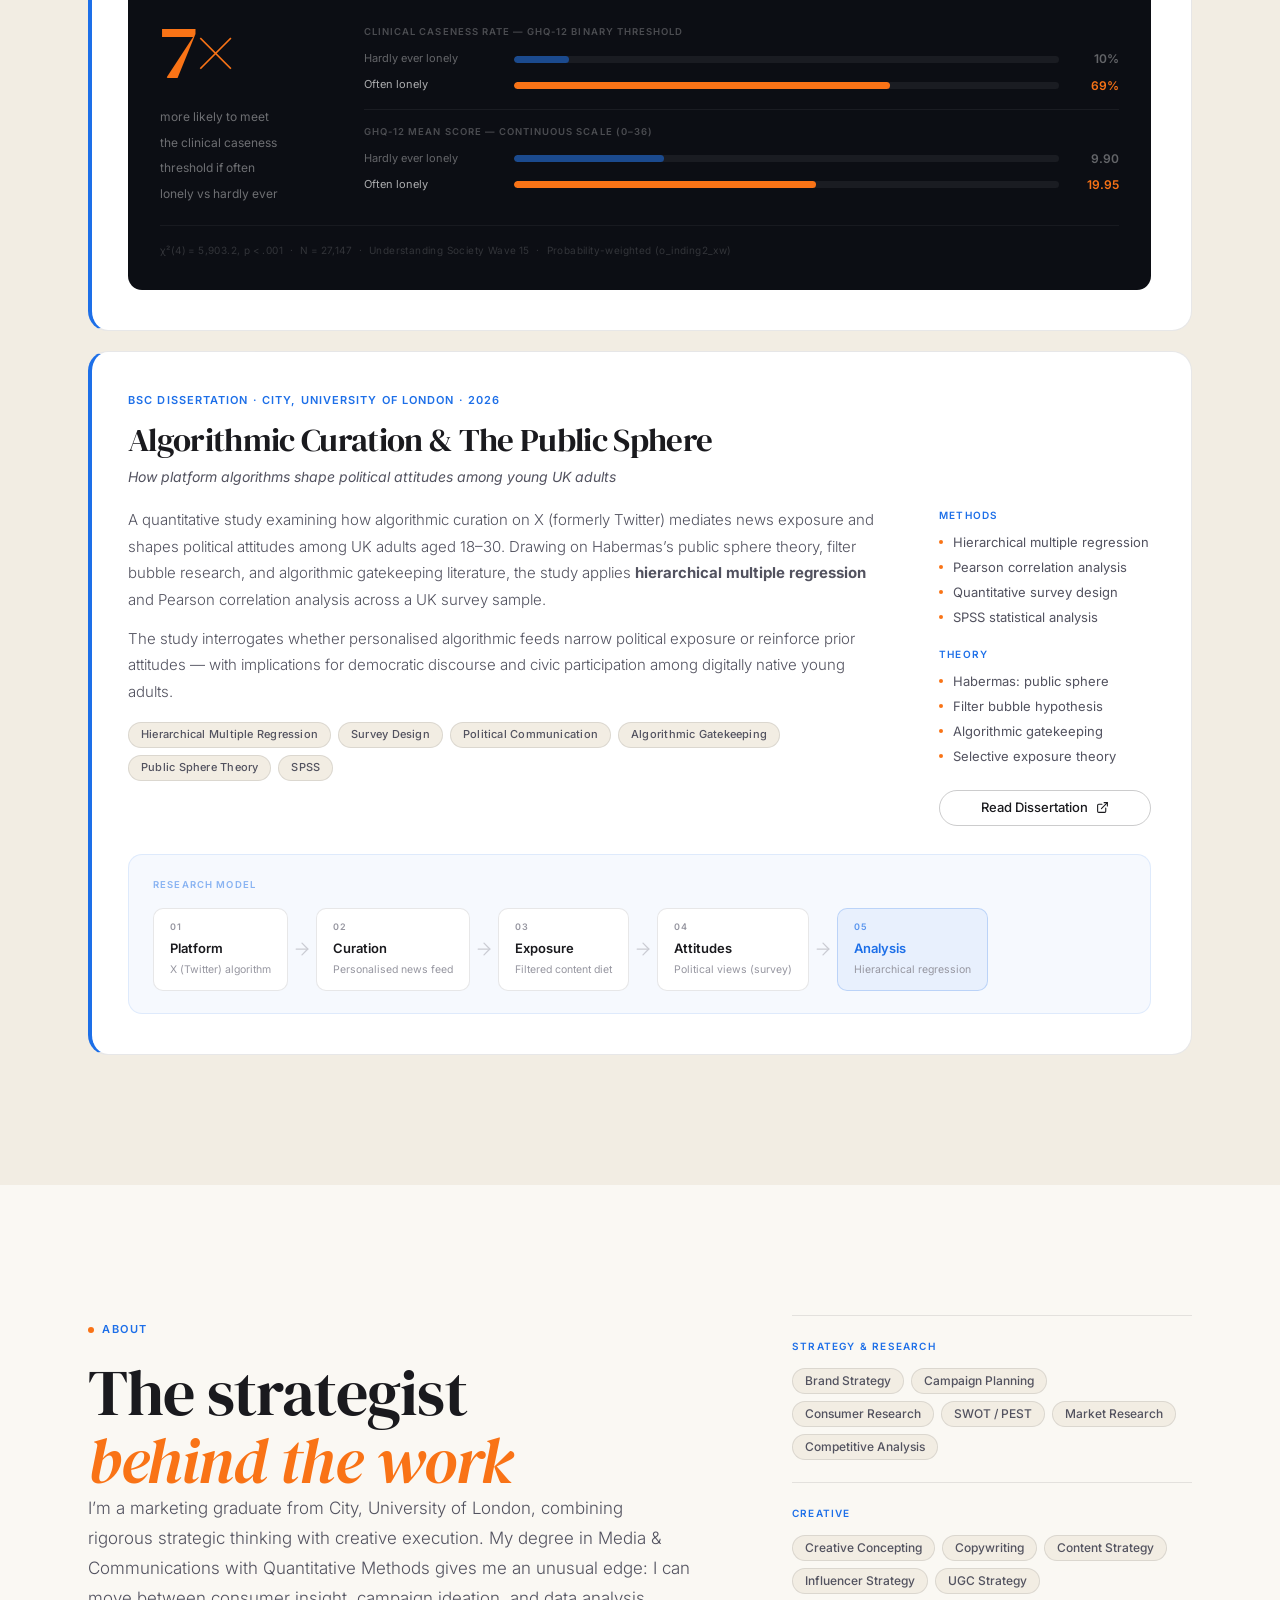
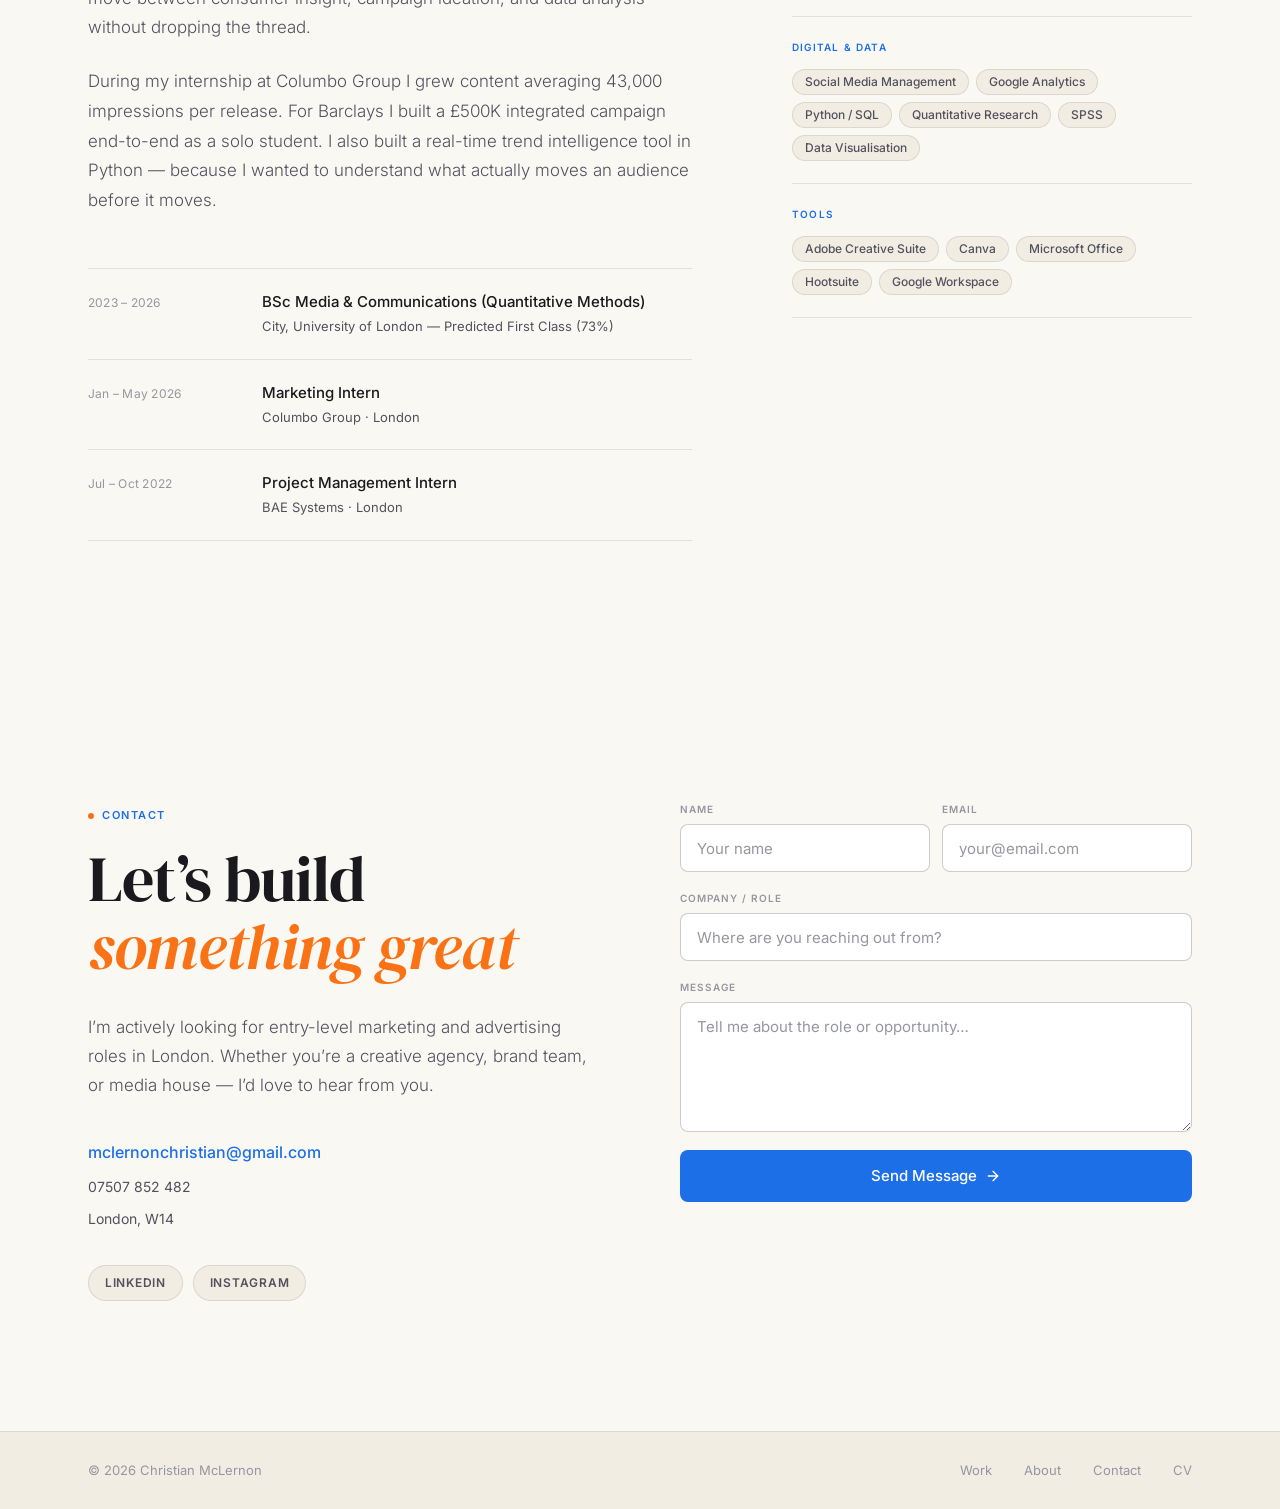
==== commit 690c850c: "Rename project 06 to 'Read the Room' Co-Authored-By: Claude Sonnet 4.6 <noreply@anthropic.com>" ====
--- a/index.html
+++ b/index.html
@@ -387,7 +387,7 @@
             <div class="project-header">
               <div>
                 <div class="project-client">Independent Research Project &middot; 2026 &ndash; Present</div>
-                <h3 class="project-title">Attention &rarr; Action</h3>
+                <h3 class="project-title">Read the Room</h3>
               </div>
               <span class="project-cta" style="display:inline-flex; align-items:center; gap:8px; color: rgba(217,119,6,.85); font-size: 0.8rem; font-weight: 500; letter-spacing: 0.04em; cursor: default;">
                 <span style="width:7px; height:7px; border-radius:50%; background: rgba(217,119,6,.8); animation: pulse 2s infinite;"></span>
